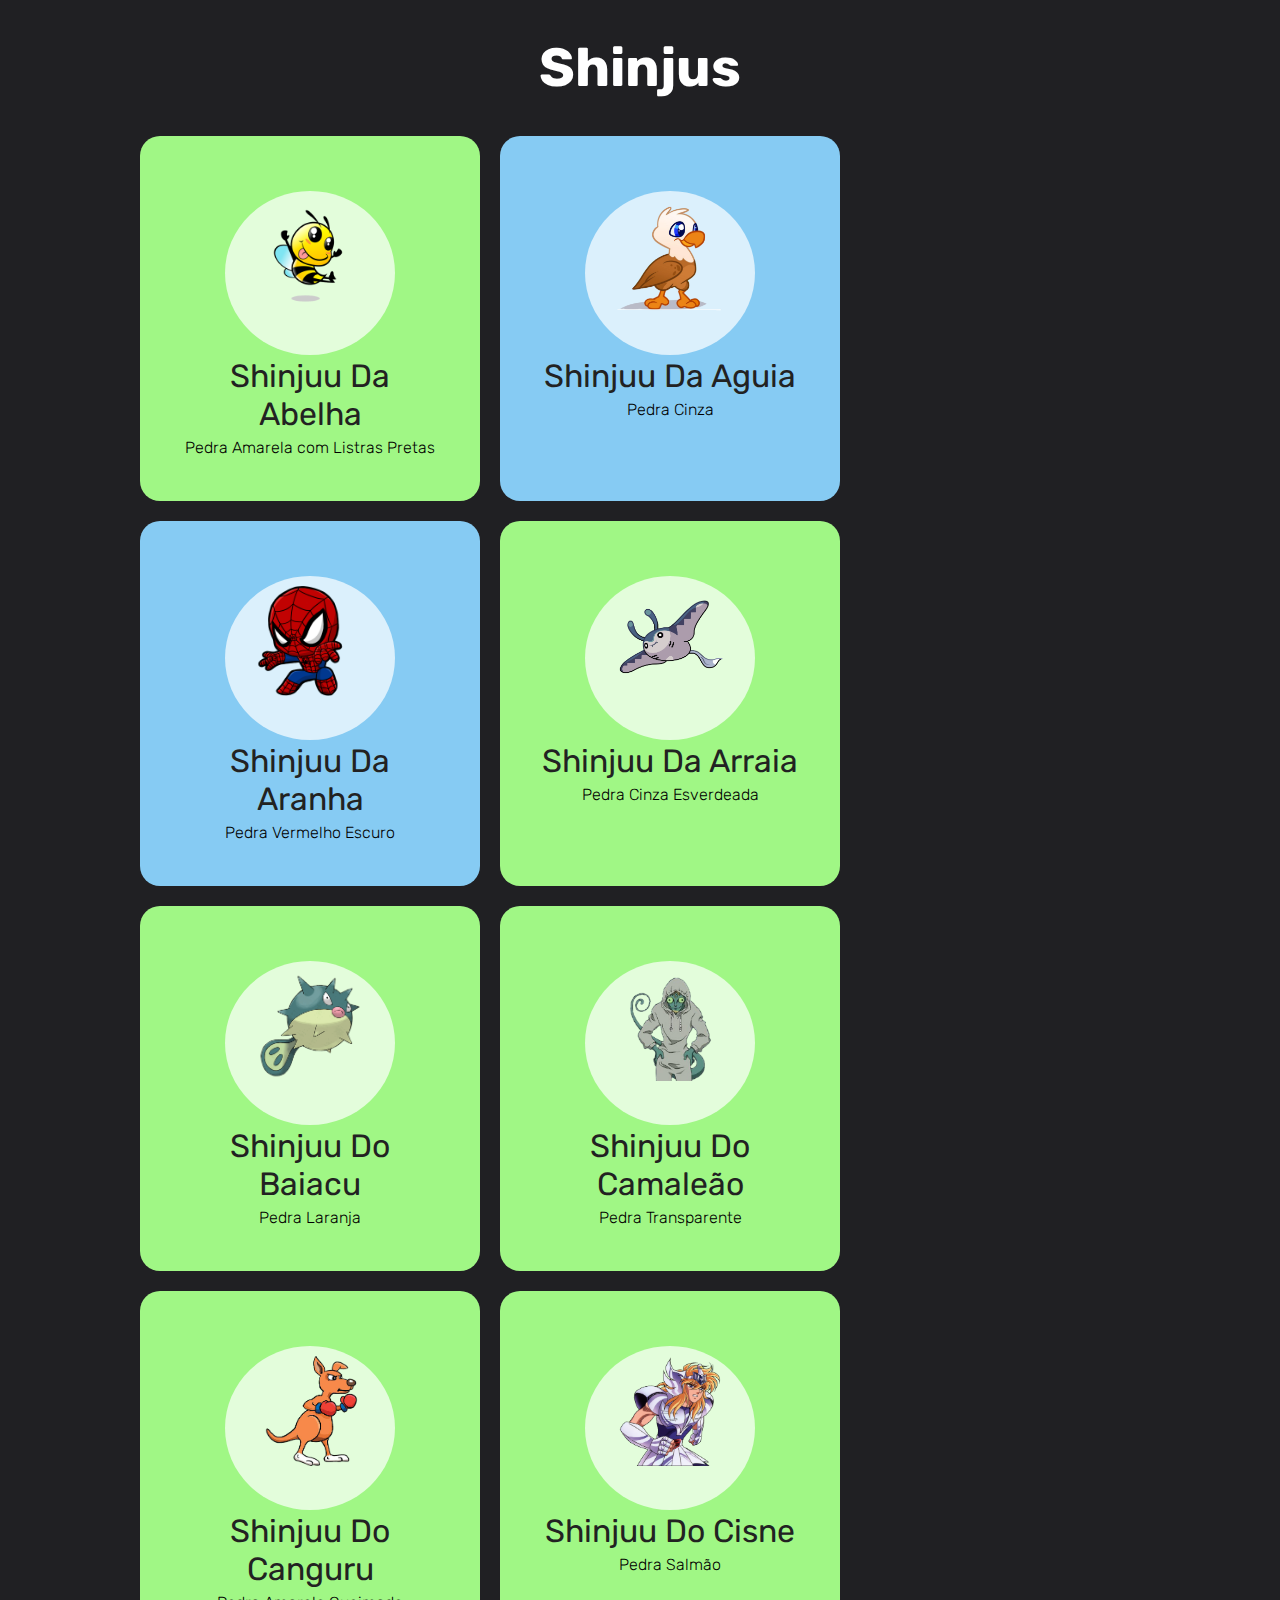
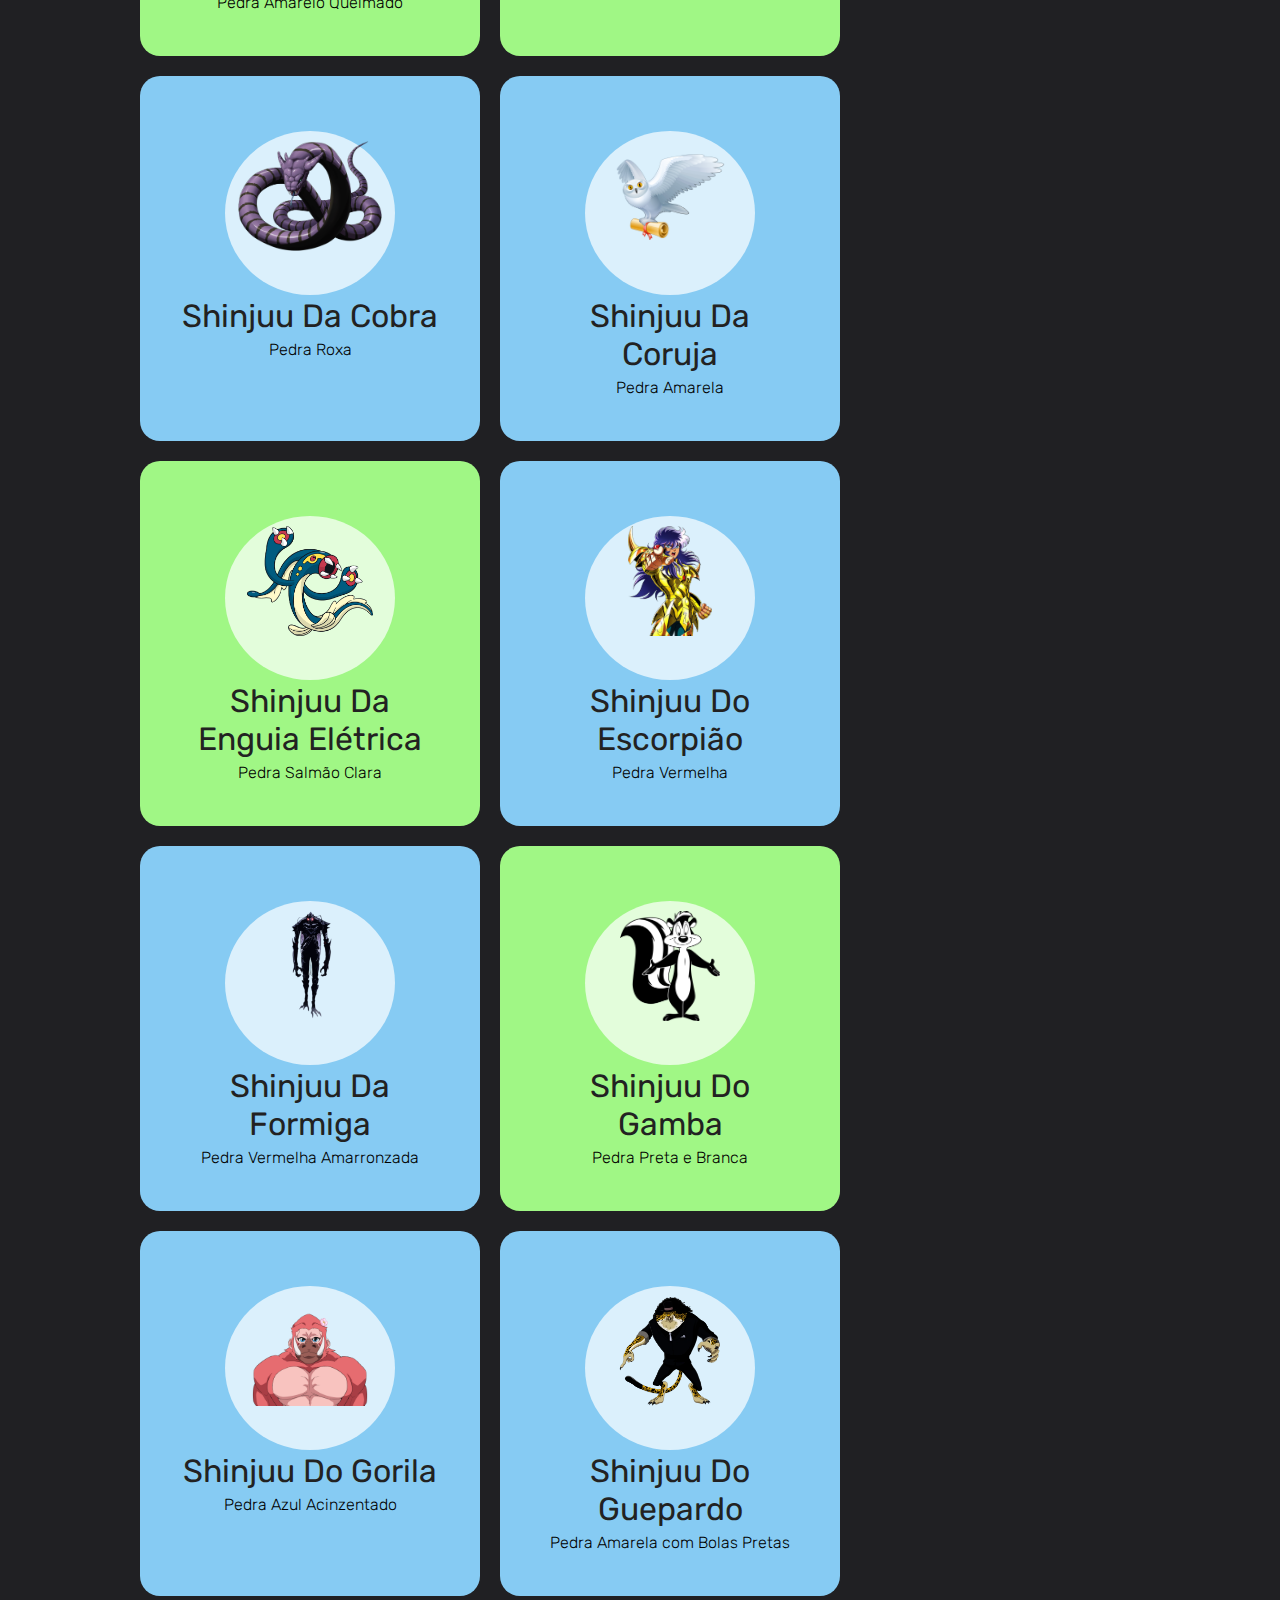
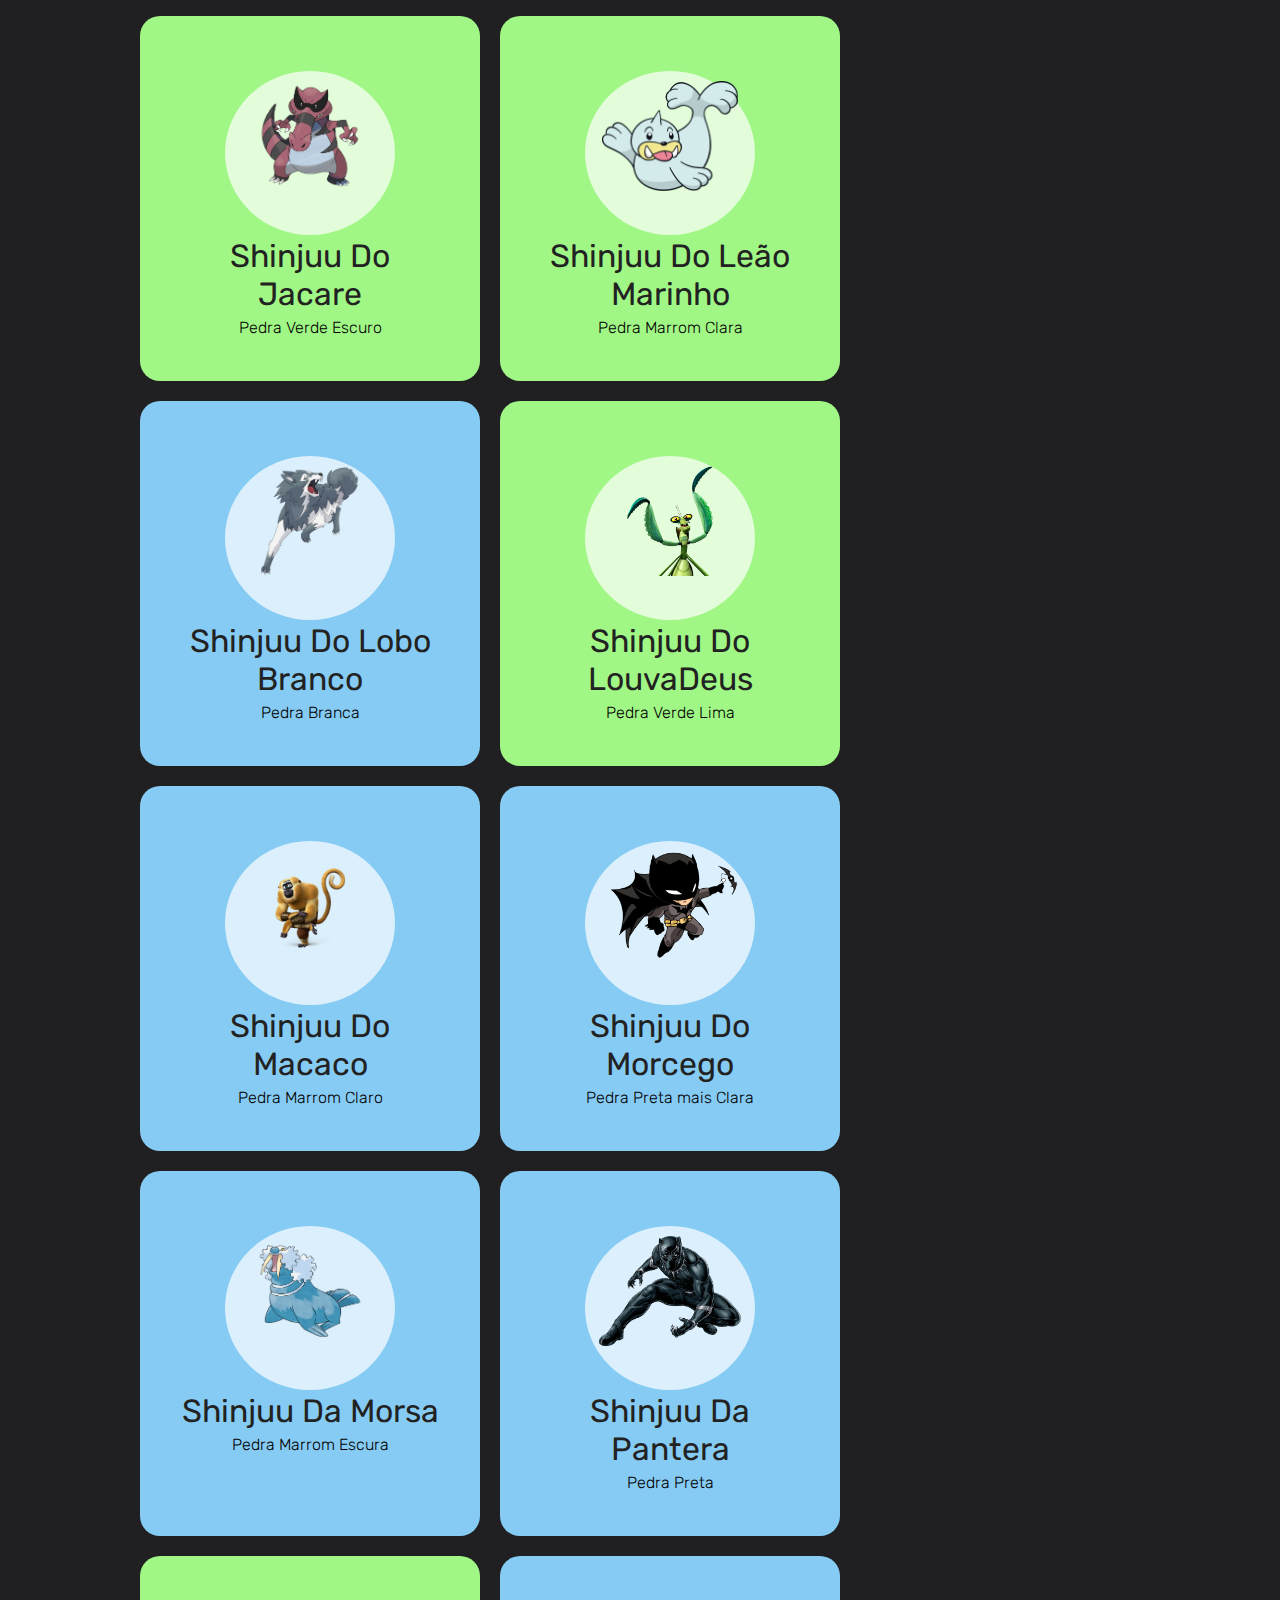
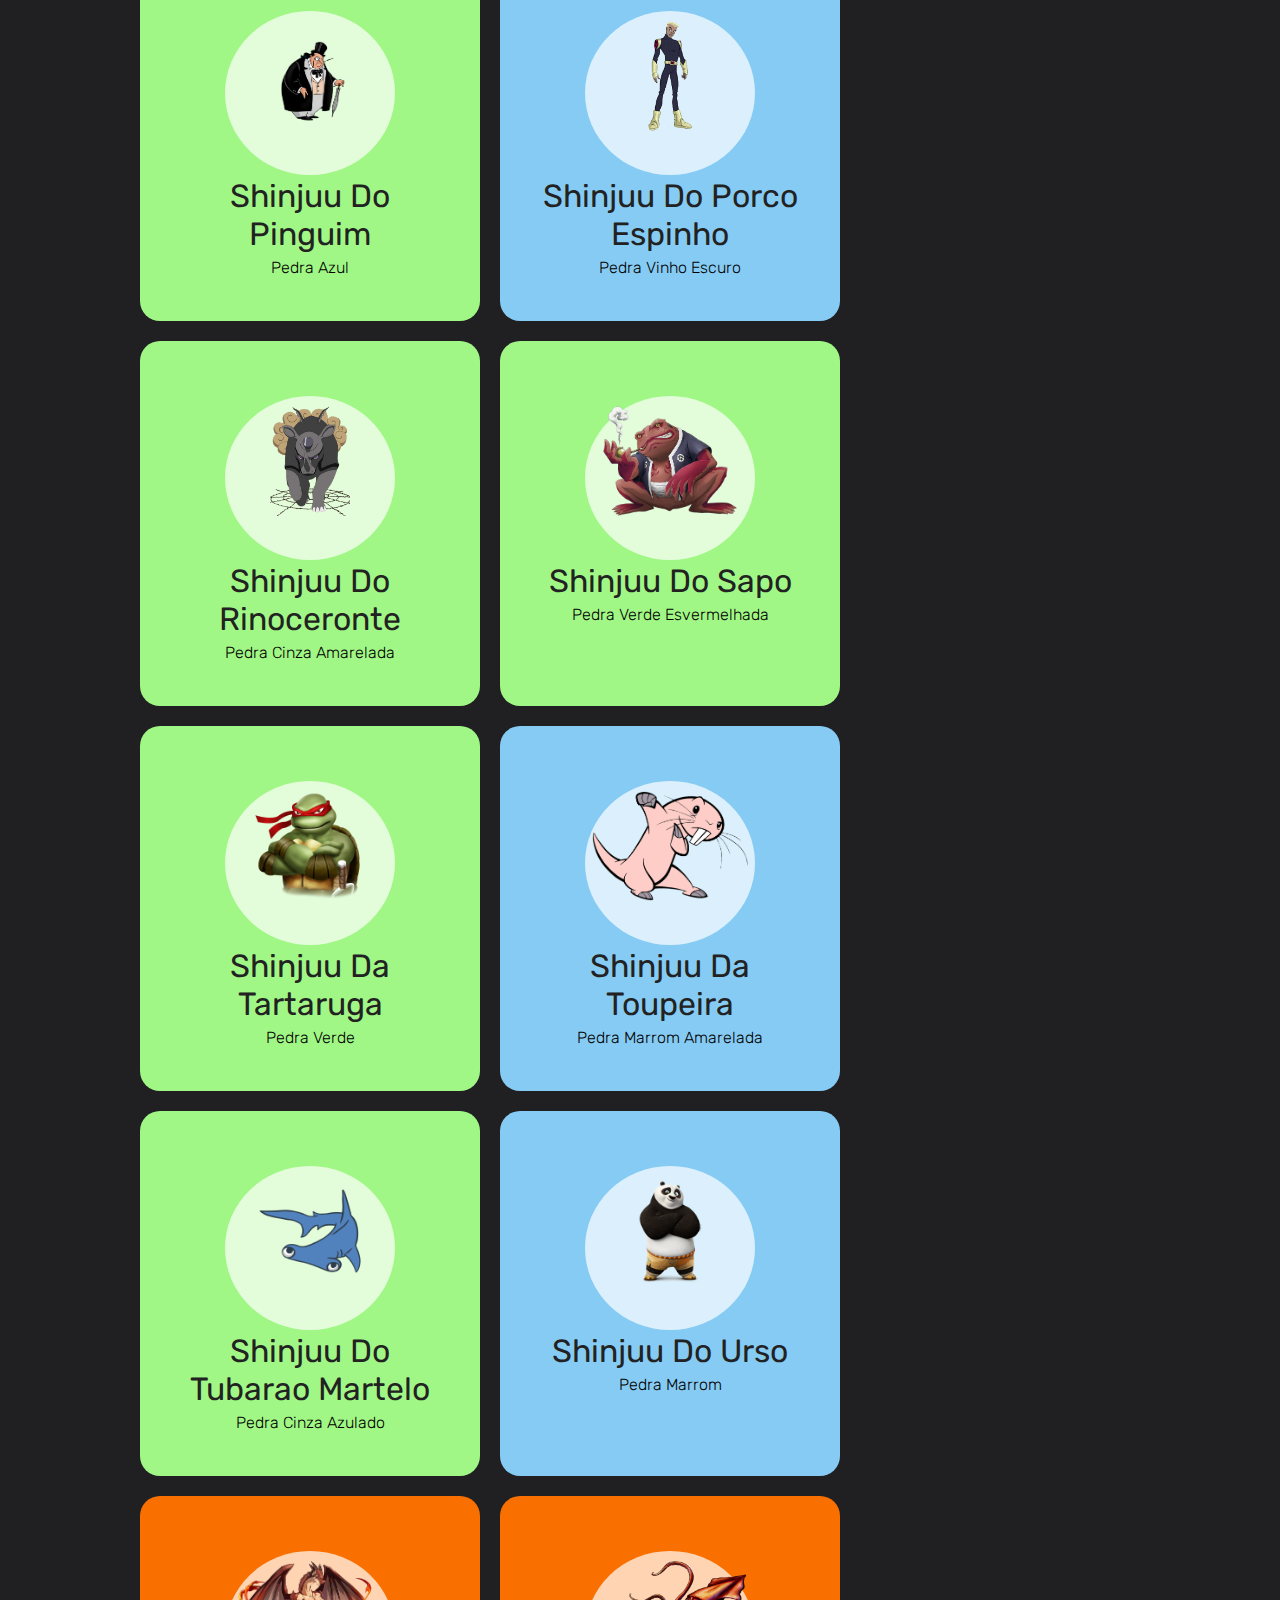
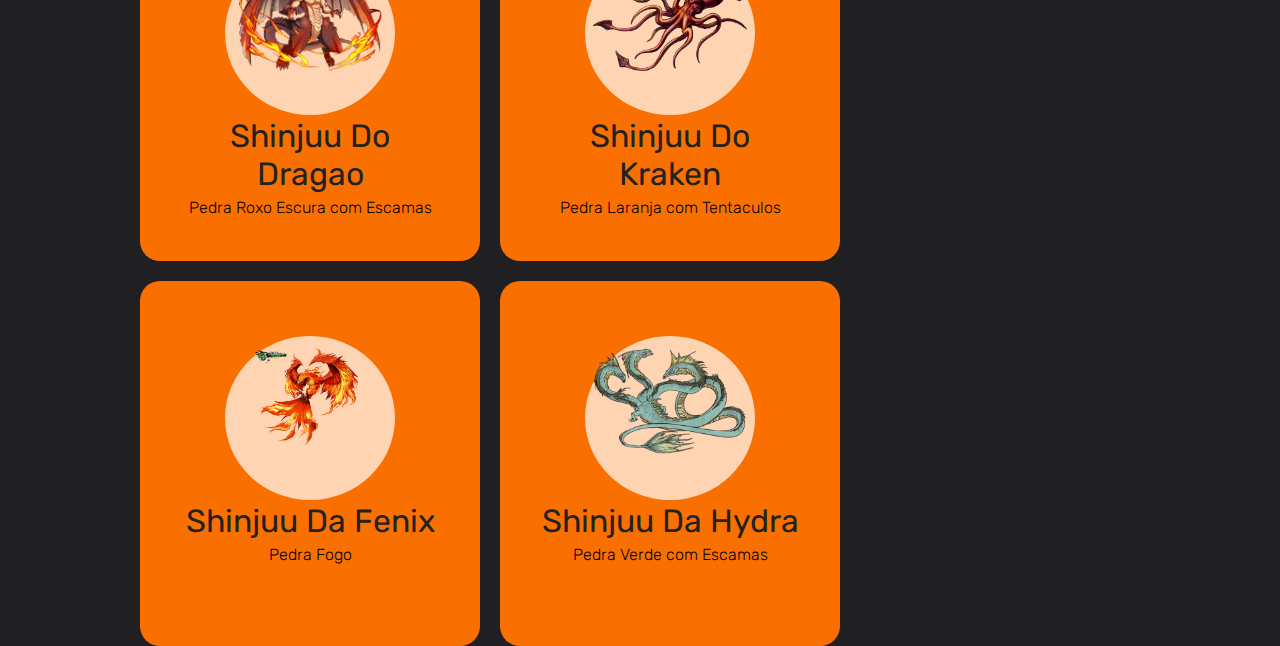
==== index.html @ 1768d302 "atualização 4" ====
<!DOCTYPE html>
<html lang="pt-br">
    <head>
        <meta charset="UTF-8">
        <title>Shinjuus</title>
        <link rel="shortcut icon" href="Imagens/FavIcon/D&D.png" />
        <link rel="stylesheet" href="./style.css" />
        <link href="https://fonts.googleapis.com/css?family=Rubik&display=swap" rel="stylesheet" />
    
    
    </head>
    <body class="celular" id="inicio">

        <h1>Shinjus</h1> 

        <div class="container" >
            <a href="#inicio">
            <li class="card Abelha">
                <img class="card-image " src="Imagens/Abelha.png"</img>
                <h2 class="card-title">Shinjuu da Abelha</h2>
                <p class="card-subtitle">Pedra Amarela com Listras Pretas</p>
            </li>  </a>
            <a href="#inicio">
            <li class="card Aguia">
                <img class="card-image " src="Imagens/Aguia.png"</img>
                <h2 class="card-title">Shinjuu da Aguia</h2>
                <p class="card-subtitle">Pedra Cinza</p>
            </li> </a>
            <a href="#inicio">
            <li class="card Aranha">
                <img class="card-image " src="Imagens/Aranha.png"</img>
                <h2 class="card-title">Shinjuu da Aranha</h2>
                <p class="card-subtitle">Pedra Vermelho Escuro</p>
            </li> </a>
            <a href="#inicio">
            <li class="card Arraia">
                <img class="card-image " src="Imagens/Arraia.png"</img>
                <h2 class="card-title">Shinjuu da Arraia</h2>
                <p class="card-subtitle">Pedra Cinza Esverdeada</p>
            </li> </a>
            <a href="#inicio">
            <li class="card Baiacu">
                <img class="card-image " src="Imagens/Baiacu.png"</img>
                <h2 class="card-title">Shinjuu do Baiacu</h2>
                <p class="card-subtitle">Pedra Laranja</p>
            </li> </a>
            <a href="#inicio">
            <li class="card Camaleao">
                <img class="card-image " src="Imagens/Camaleao.png"</img>
                <h2 class="card-title">Shinjuu do Camaleão</h2>
                <p class="card-subtitle">Pedra Transparente</p>
            </li> </a>
            <a href="#inicio">
            <li class="card Canguru">
                <img class="card-image " src="Imagens/Canguru.png"</img>
                <h2 class="card-title">Shinjuu do Canguru</h2>
                <p class="card-subtitle">Pedra Amarelo Queimado</p>
            </li> </a>
            <a href="#inicio">
            <li class="card Cisne">
                <img class="card-image " src="Imagens/Cisne.png"</img>
                <h2 class="card-title">Shinjuu do Cisne</h2>
                <p class="card-subtitle">Pedra Salmão</p>
            </li> </a>
            <a href="#inicio">
            <li class="card Cobra">
                <img class="card-image " src="Imagens/Cobra.png"</img>
                <h2 class="card-title">Shinjuu da Cobra</h2>
                <p class="card-subtitle">Pedra Roxa</p>
            </li> </a>
            <a href="#inicio">
            <li class="card Coruja">
                <img class="card-image " src="Imagens/Coruja.png"</img>
                <h2 class="card-title">Shinjuu da Coruja</h2>
                <p class="card-subtitle">Pedra Amarela</p>
            </li> </a>
            <a href="#inicio">
            <li class="card Enguia">
                <img class="card-image " src="Imagens/Enguia.png"</img>
                <h2 class="card-title">Shinjuu da Enguia Elétrica</h2>
                <p class="card-subtitle">Pedra Salmão Clara</p>
            </li> </a>
            <a href="#inicio">
            <li class="card Escorpiao">
                <img class="card-image " src="Imagens/Escorpiao.png"</img>
                <h2 class="card-title">Shinjuu do Escorpião</h2>
                <p class="card-subtitle">Pedra Vermelha</p>
            </li> </a>
            <a href="#inicio">
            <li class="card Formiga">
                <img class="card-image " src="Imagens/Formiga.png"</img>
                <h2 class="card-title">Shinjuu da Formiga</h2>
                <p class="card-subtitle">Pedra Vermelha Amarronzada</p>
            </li> </a>
            <a href="#inicio">
            <li class="card Gamba">
                <img class="card-image " src="Imagens/Gamba.png"</img>
                <h2 class="card-title">Shinjuu do Gamba</h2>
                <p class="card-subtitle">Pedra Preta e Branca</p>
            </li> </a>
            <a href="#inicio">
            <li class="card Gorila">
                <img class="card-image " src="Imagens/Gorila.png"</img>
                <h2 class="card-title">Shinjuu do Gorila</h2>
                <p class="card-subtitle">Pedra Azul Acinzentado</p>
            </li> </a>
            <a href="#inicio">
            <li class="card Guepardo">
                <img class="card-image " src="Imagens/Guepardo.png"</img>
                <h2 class="card-title">Shinjuu do Guepardo</h2>
                <p class="card-subtitle">Pedra Amarela com Bolas Pretas</p>
            </li> </a>
            <a href="#inicio">
            <li class="card Jacare">
                <img class="card-image " src="Imagens/Jacare.png"</img>
                <h2 class="card-title">Shinjuu do Jacare</h2>
                <p class="card-subtitle">Pedra Verde Escuro</p>
            </li> </a>
            <a href="#inicio">
            <li class="card LeaoMarinho">
                <img class="card-image " src="Imagens/Leao Marinho.png"</img>
                <h2 class="card-title">Shinjuu do Leão Marinho</h2>
                <p class="card-subtitle">Pedra Marrom Clara</p>
            </li> </a>
            <a href="#inicio">
            <li class="card Lobo">
                <img class="card-image " src="Imagens/Lobo.png"</img>
                <h2 class="card-title">Shinjuu do Lobo Branco</h2>
                <p class="card-subtitle">Pedra Branca</p>
            </li> </a>
            <a href="#inicio">
            <li class="card LouvaDeus">
                <img class="card-image " src="Imagens/louva deus.png"</img>
                <h2 class="card-title">Shinjuu do LouvaDeus</h2>
                <p class="card-subtitle">Pedra Verde Lima</p>
            </li> </a>
            <a href="#inicio">
            <li class="card Macaco">
                <img class="card-image " src="Imagens/Macaco.png"</img>
                <h2 class="card-title">Shinjuu do Macaco</h2>
                <p class="card-subtitle">Pedra Marrom Claro</p>
            </li> </a>
            <a href="#inicio">
            <li class="card Morcego">
                <img class="card-image " src="Imagens/Morcego.png"</img>
                <h2 class="card-title">Shinjuu do Morcego</h2>
                <p class="card-subtitle">Pedra Preta mais Clara</p>
            </li> </a>
            <a href="#inicio">
            <li class="card Morsa">
                <img class="card-image " src="Imagens/Morsa.png"</img>
                <h2 class="card-title">Shinjuu da Morsa</h2>
                <p class="card-subtitle">Pedra Marrom Escura</p>
            </li> </a>
            <a href="#inicio">
            <li class="card Pantera">
                <img class="card-image " src="Imagens/Pantera.png"</img>
                <h2 class="card-title">Shinjuu da Pantera</h2>
                <p class="card-subtitle">Pedra Preta</p>
            </li> </a>
            <a href="#inicio">
            <li class="card Pinguim">
                <img class="card-image " src="Imagens/pinguim.png"</img>
                <h2 class="card-title">Shinjuu do Pinguim</h2>
                <p class="card-subtitle">Pedra Azul</p>
            </li> </a>
            <a href="#inicio">
            <li class="card PorcoEspinho">
                <img class="card-image " src="Imagens/Porco Espinho.png"</img>
                <h2 class="card-title">Shinjuu do Porco Espinho</h2>
                <p class="card-subtitle">Pedra Vinho Escuro</p>
            </li> </a>
            <a href="#inicio">
            <li class="card Rinoceronte">
                <img class="card-image " src="Imagens/Rinoceronte.png"</img>
                <h2 class="card-title">Shinjuu do Rinoceronte</h2>
                <p class="card-subtitle">Pedra Cinza Amarelada</p>
            </li> </a>
            <a href="#inicio">
            <li class="card Sapo">
                <img class="card-image " src="Imagens/Sapo.png"</img>
                <h2 class="card-title">Shinjuu do Sapo</h2>
                <p class="card-subtitle">Pedra Verde Esvermelhada</p>
            </li> </a>
            <a href="#inicio">
            <li class="card Tartaruga">
                <img class="card-image " src="Imagens/Tartaruga.png"</img>
                <h2 class="card-title">Shinjuu da Tartaruga</h2>
                <p class="card-subtitle">Pedra Verde</p>
            </li> </a>
            <a href="#inicio">
            <li class="card Toupeira">
                <img class="card-image " src="Imagens/Toupeira.png"</img>
                <h2 class="card-title">Shinjuu da Toupeira</h2>
                <p class="card-subtitle">Pedra Marrom Amarelada</p>
            </li> </a>
            <a href="#inicio">
            <li class="card TubaraoMartelo">
                <img class="card-image " src="Imagens/Tubarao Martelo.png"</img>
                <h2 class="card-title">Shinjuu do Tubarao Martelo</h2>
                <p class="card-subtitle">Pedra Cinza Azulado</p>
            </li> </a>
            <a href="#inicio">
            <li class="card Urso">
                <img class="card-image " src="Imagens/Urso.png"</img>
                <h2 class="card-title">Shinjuu do Urso</h2>
                <p class="card-subtitle">Pedra Marrom</p>
            </li> </a>
            <a href="#inicio">
            <li class="card Dragao">
                <img class="card-image " src="Imagens/Dragao.png"</img>
                <h2 class="card-title">Shinjuu do Dragao</h2>
                <p class="card-subtitle">Pedra Roxo Escura com Escamas</p>
            </li> </a>
            <a href="#inicio">
            <li class="card Kraken">
                <img class="card-image " src="Imagens/Kraken.png"</img>
                <h2 class="card-title">Shinjuu do Kraken</h2>
                <p class="card-subtitle">Pedra Laranja com Tentaculos</p>
            </li> </a>
            <a href="#inicio">
            <li class="card Fenix">
                <img class="card-image " src="Imagens/Fenix.png"</img>
                <h2 class="card-title">Shinjuu da Fenix</h2>
                <p class="card-subtitle">Pedra Fogo</p>
            </li> </a>
            <a href="#inicio">
            <li class="card Hydra">
                <img class="card-image " src="Imagens/Hydra.png"</img>
                <h2 class="card-title">Shinjuu da Hydra</h2>
                <p class="card-subtitle">Pedra Verde com Escamas</p>
            </li> </a>
         
        </div>

       <div id="modalAbelha" class="modal-containerP">
           <div class="modal">
               <button class="fechar">X</button>
                <div><h3>Shinjuu da Abelha<br></h3>
                    <h2> Pedra Amarela com listras Pretas<br></h2>
                </div>
                <div><br><br><br><br>
                <p>6m de deslocamento de vôo
                    Acertar: proficiência+destreza+2<br>
                    Dano: 1d4 + destreza + 3<br>          
                    Ao acertar um ataque, o dano se torna contínuo venenoso e necrótico, repetindo 1d4 de rodadas<br>      
                    - Você não precisa realizar o ataque, apenas rolar o dano. Caso ataque novamente,
                    é zerado o número de rodadas e você pode rolar o d4 de rodadas novamente. <br>
                    - Se for um ataque crítico, todos os ataques contínuos subsequentes serão críticos</p>
                </div>      
                    <div class="modal-img">        
                        <img src="Imagens/Abelha.png"> </img>
                    </div>                   
                    <div class="modalpedra-img">
                        <img src="Imagens/Pedra/Abelha.png"></img>
                    </div>
           </div>
       </div>

       <div id="modalAguia" class="modal-containerP">
            <div class="modal">
                <button class="fechar">X</button>
                <div><h3>Shinjuu da Águia<br></h3>
                    <h2> Pedra Cinza<br></h2>
                </div>
                <div><br><br><br><br>
                    <p>Você ganha a visão aguçada da águia. <br>
                        Você pode ver até 5 quilômetros de distância sem dificuldade, <br>
                        podendo diferenciar os menores detalhes como se estivesse olhando para algo a não mais do que 30 metros de você.<br>
                        Além disso, a penumbra não impõe desvantagem nos seus testes de Sabedoria (Percepção).<br>
                        Deslocamento de vôo 18m<br>
                        Vantagens em ataques a distância
                    </p>
                </div>      
                <div class="modal-img">   
                    <img src="Imagens/Aguia.png"> </img>
                </div>             
                <div class="modalpedra-img">
                    <img src="Imagens/Pedra/Aguia.png"></img>
                </div>      
            </div>
        </div>

        <div id="modalAranha" class="modal-containerP">
            <div class="modal">
                <button class="fechar">X</button>
                <div><h3>Shinjuu da Aranha<br></h3>
                     <h2> Pedra Vermelho Escuro<br></h2>
                </div>
                <div><br><br><br><br><br>      <br> 
                    <p>O portador recebe a habilidade de se mover para cima, para baixo e através de superfícies verticais
                        e de cabeça para baixo pelos tetos, enquanto deixa suas mãos livres.<br> O alvo também ganha deslocamento
                        de escalada igual a seu deslocamento de caminhada.<br>
                        O portador ignora as restrições de movimento causadas pela teia.<br>       
                        Ataque com Arma à Distância:<br>     
                        Alcance 60/180, um alvo.<br>     
                        Acertar: Proficiência + Destreza + 2<br>           
                        Dano: 1d6+Destreza+2 de dano de concussão e o alvo é impedido por teia. Com uma ação, a criatura impedida<br>
                        pode fazer um teste de Força (CD 8 + modificador de sabedoria + Proficiência), escapando da teia em um sucesso. O efeito termina se a teia for destruída.  <br>                   
                        A teia tem CA 10, 10 pontos de vida, resistência a dano de concussão e imunidade a veneno e dano psíquico.<br>    
                        Ataque com Arma à Distância:<br>
                        Alcance 60/180, um alvo. <br>
                        Acertar: proficiência + Destreza + 2 <br>  
                        Acerto: O alvo é agarrado (CD modificador de sabedoria + proficiência para escapar). <br>              
                        Até que o agarrão termine, o alvo está impedido e tem desvantagem em testes de Força e testes de resistência de Força .<br>                                    
                        O portador pode puxar uma criatura Grande ou menor agarrada por ele até 7,5m em direção a ele.<br>        
                    </p>
                </div>      
                <div class="modal-img">   
                    <img src="Imagens/Aranha.png"> </img>
                </div>       
                <div class="modalpedra-img">
                    <img src="Imagens/Pedra/Aranha.png"></img>
                </div>            
            </div>
        </div>
        <div id="modalArraia" class="modal-containerP">
            <div class="modal">
                <button class="fechar">X</button>
                <div><h3>Shinjuu da Arraia<br></h3>
                     <h2> Pedra Cinza Esverdeada<br></h2>
                </div>
                <div>
                    <p><br><br><br><br>
                        Essa shinju lhe oferece uma espada que você pode invocar por meio de uma ação bônus, caso esteja desarmado,<br>
                        pode realizar um ataque com ela causando 1d8 + o dano mágico dela (2) somando ainda o modificador de força (x)<br>
                        Ataque: Proficiência (x) + 4 (caso tenha invocado ela pela primeira vez) +2 contínuo<br>
                        Dano: 1d8 + 2 dano mágico + força<br>
                        20 natural faz necrosar a parte atingida causando veneno ao portador, e se ele falhar num teste de constituição <br>
                        CD: 8 + proficiência + modificador de força<br>
                        Respiração na água <br>
                    </p>
                </div>      
                <div class="modal-img">   
                    <img src="Imagens/Arraia.png"> </img>
                </div>                   
                <div class="modalpedra-img">
                    <img src="Imagens/Pedra/Arraia.png"></img>
                </div>
            </div>
        </div>
        <div id="modalBaiacu" class="modal-containerP">
            <div class="modal">
                <button class="fechar">X</button>
                <div><h3>Shinjuu dO Baiacu<br></h3>
                     <h2> Pedra Laranja<br></h2>
                </div>
                <div>
                    <p><br><br><br><br><br>      <br> 
                        Aumente o seu valor de Força e Constituição em 2, até um total de 20 enquanto a shinju estiver ativa. <br>
                        Caso já seja 20, esse valor pode ser excedido.<br>
                        Seu corpo agora é capaz de se expandir, ao realizar essa expansão, espinhos crescem ao redor dele.<br>
                        Eles são armas naturais que você pode usar para fazer ataques desarmados, mas funcionam como mágicos para superar qualquer desvantagem.<br>
                        Você pode expandir apenas uma parte específica do seu corpo, como o seu braço.                       <br>                  
                        Acertar: Proficiência + Força                        <br>
                        Dano: Perfurante e de concusao, 1d12 +                        <br>
                        seu modificador de força                                      <br>           
                        Você ganha um bônus de +1 em sua CA enquanto não estiver usando armaduras.<br>
                        Com uma ação, você pode fazer com que seu corpo se expanda e brotem os espinhos detodo o seu corpo. Você causa 2d12 + modificador de força,<br>
                         de dano perfurante a qualquer criatura que esteja a 1,5m de você.<br>
                         A criatura é arremessada a 1,5m e deve realizar um teste de força CD 8+proficiência+modificador de sabedoria. Caso o resultado seja -10 a sua CD, ele está caído.   <br>                  
                        Ao acertar um ataque, o dano se torna contínuo venenoso e necrótico, repetindo 1d4 de rodadas (1d4 venenoso + força + 3)                   <br>                            
                        - Você não precisa realizar o ataque, apenas rolar o dano. Caso ataque novamente, é zerado o número de rodadas e você pode rolar o d4 de rodadas novamente.  <br>                      
                        - Se for um ataque crítico, todos os ataques contínuos subsequentes serão críticos<br>
                    </p>
                </div>      
                <div class="modal-img">   
                    <img src="Imagens/Baiacu.png"> </img>
                </div>                   
                <div class="modalpedra-img">
                    <img src="Imagens/Pedra/Baiacu.png"></img>
                </div>
            </div>
        </div>
        <div id="modalCamaleao" class="modal-containerP">
            <div class="modal">
                <button class="fechar">X</button>
                <div><h3>Shinjuu do Camaleão<br></h3>
                     <h2> Pedra Transparente<br></h2>
                </div>
                <div>
                    <p ><br><br><br><br>
                        Essa shinju é capaz de copiar qualquer outra shinju que esteja a um raio de<br> 
                        12 metros,ela também pode deixar seu portador invisível. <br>
                        Você pode copiar um número de shinjus igual ao seu modificador de sabedoria. <br>
                        Para fazer isso você deve realizar um teste de concentração.<br>
                        Você pode repetir um teste falho uma vez a cada descanso curto. Ao copiar a<br> 
                        shinju, ela fica copiada até você liberar a energia. <br>
                        Seus números modificadores funcionam como slots, se todos os slots<br>
                        estiverem ocupados,você pode liberar a energia de um. <br>
                        Caso libere a energia de uma shinju, ela só poderá ser copiada novamente<br>
                        depois de 1d6 de dias.<br>
                        Cargas (Modificador de Sabedoria)<br>
                        Invisibilidade (1 carga)<br>
                        Qualquer coisa que o portador esteja vestindo ou carregando fica invisível<br>
                        enquanto estiver em sua posse. <br>
                        Essa invisibilidade termina caso você seja algo de um ataque ou conjure uma magia. <br>
                        (Você pode gastar uma carga a mais dessa shinju caso esteja em contato com outro alvo,<br>
                        podendo estender o efeito à ela)<br>
                        Invisibilidade maior (3 cargas)<br>
                        Você se torna invisível, qualquer coisa que estiver vestindo ou carregando<br>
                        fica invisível enquanto estiver em sua posse. <br>
                        (Você usar essa propriedade da shinju caso esteja em contato com outro alvo,<br>
                        podendo estender o efeito à ela)<br>
                    </p>
                </div>      
                <div class="modal-img">   
                    <img src="Imagens/Camaleao.png"> </img>
                </div>              
                <div class="modalpedra-img">
                    <img src="Imagens/Pedra/Camaleao.png"></img>
                </div>     
            </div>
        </div>
        <div id="modalCanguru" class="modal-containerP">
            <div class="modal">
                <button class="fechar">X</button>
                <div><h3>Shinjuu do Canguru<br></h3>
                     <h2> Pedra Amarelo Queimado<br></h2>
                </div>
                <div>
                    <p><br><br><br><br>
                        Ataque desarmado: <br>
                        Acertar: Destreza + Proficiência<br>
                        Dano: 2d6 + Destreza + 3<br>
                        Sempre que acertar um ataque desarmado, você pode realizar um chute como uma ação bônus<br>
                         (Pode usar um número de vezes igual ao seu modificador de sabedoria)<br>
                        Crítico: Quebra o osso do adversário e ele tem desvantagem no próximo ataque<br>
                        Seu salto é dobrado<br>
                    </p>
                </div>      
                <div class="modal-img">   
                    <img src="Imagens/Canguru.png"> </img>
                </div>         
                <div class="modalpedra-img">
                    <img src="Imagens/Pedra/Canguru.png"></img>
                </div>          
            </div>
        </div>
        <div id="modalCisne" class="modal-containerM">
            <div class="modal">
                <button class="fechar">X</button>
                <div><h3>Shinjuu do Cisne<br></h3>
                     <h2> Pedra Salmão<br></h2>
                </div>
                <div>
                    <p><br><br><br><br><br>      <br> <br>      <br> 
                        Ao estabilizar uma criatura morrendo, a criatura recupera 1 ponto de vida, ao invés disso. <br>
                        Com uma ação bônus, você pode tocar em uma criatura e restaurar 5d10 + X pontos de vida (X = Seu modificador de sabedoria) <br>
                        mais uma quantidade de pontos de vida adicionais igual ao número total de Dados de Vida da criatura. <br>
                        A criatura não pode recuperar pontos de vida através dessa habilidade novamente até ter terminado um descanso curto ou longo. <br>
                        (O usuário pode usar nele mesmo)<br>
                        Você pode curar 1d6 de vida com uma ação bônus um número de vezes igual ao seu modificador de sabedoria. <br>
                        Pode usar dessa propriedade completa ou dividir em partes. <br>
                        (Ex: Caso tenha +5 sabedoria, pode usar 3 dados e na próxima rodada usar mais 2.) <br>
                        Alternativamente, você pode gastar uma carga dessa habilidade para proteger um aliado de algum ataque que saia de você.<br>
                        Você gasta uma carga para cada aliado que deseja proteger. <br>
                        Você também pode gastar 2 usos dessa propriedade para criar um escudo ao seu redor, ou ao redor de um aliado para gerar resistência a um determinado ataque.<br>
                        Se o ataque chegar a CA do alvo deste escudo + O modificador de sabedoria do portador dessa shinju, o escudo é quebrado. <br>
                        Ex: Um ataque com uma espada é realizado e o atacante tira 20, sua CA é 15 e o seu modificador de sabedoria é +5, logo, o escudo é quebrado.<br>
                        Se for necessário um saving throw, e o resultado dele for abaixo do esperado - o seu modificador de sabedoria, o escudo também se quebra.<br>
                        Ex: É necessário um saving throw de destreza CD 18, e o seu modificador de sabedoria é +5. Se a rolagem for 13, o escudo desaparece. <br>
                    </p>
                </div>      
                <div class="modal-img">   
                    <img src="Imagens/Cisne.png"> </img>
                </div>                   
                <div class="modalpedra-img">
                    <img src="Imagens/Pedra/Cisne.png"></img>
                </div>
            </div>
        </div>
        <div id="modalCobra" class="modal-containerM">
            <div class="modal">
                <button class="fechar">X</button>
                <div><h3>Shinjuu do Cobra<br></h3>
                     <h2> Pedra Roxo<br></h2>
                </div>
                <div>
                    <p><br>      <br> 
                        Acertar: Proficiência+Força, alcance 1,5 m, uma criatura. <br>
                        Dano: 1d8 + força de dano de concussão e o alvo está agarrado. Até o agarrão terminar,<br>
                        a criatura estará impedida e a cobra não poderá constringir outro alvo.                       <br>
                        Se o alvo não conseguir se soltar, você pode rolar o dano sem acertar a CA dele           <br>                                
                        Percepção às cegas 9m                                           <br>
                        A quantidade de vezes que você pode usar as magias escala de acordo com os espaços de magia para o Druida<br>                  
                        Truque:<br>
                        Rajada de veneno:<br>
                        Você ergue sua mão em direção de uma criatura que você possa ver, dentro do alcance e projeta um sopro de gás tóxico da sua palma.<br>
                        A criatura deve ser bem sucedida num salvaguarda de Constituição ou sofrerá 1d12 de dano venenoso.<br>
                        O dano dessa magia aumenta em 1d12 quando você alcança o 5° nível (2d12), 11° nível (3d12) e 17° nível (4d12).<br>
                        Nível 1:<br>
                        Detectar veneno ou doença:<br>
                        Pela duração, você sente a presença e localização de venenos, criaturas venenosas e doenças a até 9 metros de você. <br>
                        Você também identifica o tipo de veneno, criatura venenosa ou doença em cada caso.<br>
                        A magia pode penetrar a maioria das barreiras, mas é bloqueada por 30 centímetros de rocha, 2,5 centímetros de metal comum,<br>
                        uma fina camada de chumbo, ou 90 centímetros de madeira ou terra.<br>
                        Nível 2:<br>
                        Proteção contra veneno:<br>
                        Você toca uma criatura. Se ela estiver envenenada, você neutraliza o veneno. Se mais de um veneno estiver afligindo o alvo, <br>
                        você neutraliza um veneno, que você saiba estar presente, ou neutraliza um aleatório.<br>
                        Pela duração, o alvo terá vantagem em testes de resistência para não envenenado e terá resistência a dano venenoso.<br>
                        Nível 6:<br>
                        Doença plena:<br>
                        Você introduz uma doença virulenta em uma criatura que você puder ver, dentro do alcance. O alvo deve realizar um salvaguarda de Constituição.<br>
                        Se falhar na resistência, ele sofre 14d6 de dano necrótico ou metade desse dano se obtiver sucesso na resistência. <br>
                        O dano não pode reduzir os pontos de vida do alvo abaixo de 1. Se o alvo falhar no salvaguarda, seu máximo de pontos de vida é reduzidos <br>
                        por 1 hora em uma quantidade igual ao dano necrótico causado. Qualquer efeito que remova uma doença permitirá que o máximo de pontos de vida <br>
                        do alvo volte ao normal antes do período indicado.<br>
                    </p>
                </div>      
                <div class="modal-img">   
                    <img src="Imagens/Cobra.png"> </img>
                </div>                   
                <div class="modalpedra-img">
                    <img src="Imagens/Pedra/Cobra.png"></img>
                </div>
            </div>
        </div>
        <div id="modalCoruja" class="modal-containerP">
            <div class="modal">
                <button class="fechar">X</button>
                <div><h3>Shinjuu do Coruja<br></h3>
                     <h2> Pedra Amarela<br></h2>
                </div>
                <div>
                    <p><br><br><br><br>
                        
                        Deslocamento de vôo 18m <br>
                        Visão no escuro 36m <br>
                        Seu valor de sabedoria se torna 20, caso já seja, você ganha +2 <br>
                        Vantagem em testes de sabedoria (percepção) relacionados a visão e audição<br>
                        (Cargas == Modificador de Sabedoria)<br>
                        Você recebe +5 de bônus em iniciativa. (1 carga)<br>
                        Outras criaturas não ganham vantagem nas jogadas de ataque contra você por não serem visíveis por você.(1 Carga)<br>
                        O portador dessa shinju não provoca ataques de oportunidade quando sai voando para fora do alcance do inimigo (1 Carga)<br>

                    </p>
                </div>      
                <div class="modal-img">   
                    <img src="Imagens/Coruja.png"> </img>
                </div>                   
                <div class="modalpedra-img">
                    <img src="Imagens/Pedra/Coruja.png"></img>
                </div>
            </div>
        </div>
        <div id="modalEnguia" class="modal-containerG">
            <div class="modal">
                <button class="fechar">X</button>
                <div><h3>Shinjuu do Enguia<br></h3>
                     <h2> Pedra Salmão Clara<br></h2>
                </div>
                <div>
                    <p>
                      
                        Deslocamento aquático 12m <br>

                        Constrição: <br>
                        Acertar: Proficiência+Força, alcance 1,5 m, uma criatura. <br>
                        Dano: 1d8 + força de dano de concussão e o alvo está agarrado. Até o agarrão terminar, a criatura estará impedida e a cobra não poderá constringir outro alvo.<br>
                        Se o alvo não conseguir se soltar, você pode rolar o dano sem acertar a CA dele<br>
                        A quantidade de vezes que você pode usar as magias escala de acordo com os espaços de magia para o Druida<br>
                        Truques:<br>
                        - Você cria um açoite de energia elétrica que golpeia uma criatura, à sua escolha, que você possa ver, dentro do alcance. O alvo deve ser bem sucedido num teste<br>
                        de resistência de Força ou será puxado até 3 metros [10 feet] em linha reta na sua direção e então, sofrerá 1d8 de dano elétrico se estiver a até 1,5 metro [5 feet] de você.<br>
                        O dano dessa magia aumenta em 1d8 quando você alcança o 5° nível (2d8), 11° nível (3d8) e 17° nível (4d8).<br>
                        - Eletricidade surge da sua mão para transmitir um choque em uma criatura que você tentar tocar. Faça um ataque corpo-a-corpo com magia contra o alvo. Você tem vantagem na jogada<br>
                        de ataque se o alvo estiver vestindo qualquer armadura de metal. Se atingir, o alvo sofre 1d8 de dano elétrico e não pode usar reações até o início do próximo turno dele.<br>
                        O dano da magia aumenta em 1d8 quando você alcança o 5° nível (2d8), 11° nível (3d8) e 17° nível (4d8).<br>
                        Nível 3:<br>
                        (Concentração, Alcance 18m)<br>
                        - Seu corpo começa a ser envolto por raios, cada criatura que você deseje atingir deve realizar um teste de resistência de Destreza. Uma criatura sofre 3d10 de dano elétrico se falhar no teste,<br>
                        ou metade desse dano se passar. Em cada um dos seus turnos, até a magia acabar (10min), você pode usar sua ação para arremessar um raio novamente.<br>
                        Se você estiver a céu aberto em condições tempestuosas quando conjurar essa habilidade, você receberá uma descarga de energia, e sob tais condições, o dano da magia aumenta em 1d10.<br>
                        Em Níveis Superiores. Se você conjurar essa magia usando um espaço de magia de 4° nível ou superior, o dano aumenta em 1d10 para cada nível do espaço acima do 3°.<br>
                        - Da próxima vez que você realizar um ataque com uma arma à distância, a munição da arma ou a própria arma, se ela for uma arma de arremesso, se envolve por raios. Realize uma jogada de ataque normal.<br>
                        O alvo sofre 4d8 de dano elétrico se atingir ou metade desse dano se errar, ao invés do dano normal da arma.<br>
                        Independentemente de você acertar ou errar, cada criatura a até 3 metros do alvo deve realizar um teste de resistência de Destreza. Cada uma dessas criaturas sofre 2d8 de dano elétrico se falhar<br>
                        na resistência ou metade desse dano se obtiver sucesso.<br>
                        Em Níveis Superiores. Quando você conjurar essa magia usando um espaço de magia de 4° nível ou superior, o dano de ambos os efeitos da magia aumenta em 1d8 para cada nível do espaço acima do 3°.<br>
                        - Um relâmpago forma uma linha de 30 metros [100 feet] de comprimento e 1,5 metro [5 feet] de largura que é disparado por você em uma direção, à sua escolha. 
                        Cada criatura na linha deve realizar um teste de resistência de Destreza. <br>
                        Uma criatura sofre 8d6 de dano elétrico se falhar na resistência ou metade desse dano se obtiver sucesso.<br>
                        O relâmpago incendeia objetos inflamáveis na área que não estejam sendo vestidos ou carregados.<br>
                        Em Níveis Superiores. Quando você conjurar essa magia usando um espaço de magia de 4° nível ou superior, o dano aumenta em 1d6 para cada nível do espaço acima do 3°.<br>
                        - Uma esfera de 6 metros [20 feet] de raio de ar rodopiante surge do nada, centrada em você. A esfera permanece pela duração (concentração de 1min) da magia. Cada criatura na esfera<br>
                        quando ela aparece ou que termine seu turno nela, deve ser bem sucedida num teste de resistência de destreza ou sofrerá 2d6 de dano de elétrico. Até acabar, você pode usar<br>
                        uma ação bônus em cada um dos seus turnos para fazer com que um relâmpago salte do centro da esfera em direção de uma criatura, à sua escolha, a até<br>
                        18 metros [60 feet] do centro. Faça um ataque à distância com magia. Você tem vantagem na jogada de ataque se o alvo estiver dentro da esfera. Se atingir, o alvo sofre 4d6 de dano elétrico.<br>
                        Em Níveis Superiores. Quando você conjura essa magia usando um espaço de magia de 5° nível ou superior, o dano dos seus efeitos aumenta em 1d6 para cada nível do espaço acima do 4°.<br>
                        Nível 6:<br>
                        - Você cria um raio elétrico que atinge um alvo, à sua escolha, que você possa ver dentro do alcance. Três raios saltam do alvo para até três outros alvos, cada um a não mais de 
                        9 metros [30 feet] do alvo primário.<br>
                        Um alvo pode ser uma criatura ou um objeto e só pode ser alvo de um único desses raios.<br>
                        Um alvo deve realizar um teste de resistência de Destreza. O alvo sofre 10d8 de dano elétrico se falhar no teste ou metade desse dano se for bem sucedido.<br>
                        Em Níveis Superiores. Se você conjurar essa magia usando um espaço de magia de 7° nível ou superior, um raio adicional salta do alvo primário para outro alvo<br>
                        para cada nível do espaço acima do 6°.<br>

                    </p>
                </div>      
                <div class="modal-img">   
                    <img src="Imagens/Enguia.png"> </img>
                </div>                   
                <div class="modalpedra-img">
                    <img src="Imagens/Pedra/Enguia.png"></img>
                </div>
            </div>
        </div>
        <div id="modalEscorpiao" class="modal-containerP">
            <div class="modal">
                <button class="fechar">X</button>
                <div><h3>Shinjuu do Escorpião<br></h3>
                     <h2> Pedra Vermelha<br></h2>
                </div>
                <div>
                    <p><br><br><br><br>             
                        CA 15<br>
                        Percepção às cegas 18m<br>
                        O portador dessa shinju pode projetar uma aura de rabo de escorpião, podendo atacar com ela usando sua ação bônus <br>
                        Ataque Corpo a Corpo com Arma: <br>
                        Proficiência + Força para acertar, alcance 1,5 m, uma criatura. <br>
                        Dano: 1d10 + 2 + força de dano perfurante, e o alvo deve fazer um teste de resistência de Constituição CD 8+modificador de sabedoria+proficiência ,<br>
                        sofrendo 4d10 de dano de veneno se falhar na resistência, ou metade desse dano se obtiver sucesso.<br>
                    </p>
                </div>      
                <div class="modal-img">   
                    <img src="Imagens/Escorpiao.png"> </img>
                </div>                   
                <div class="modalpedra-img">
                    <img src="Imagens/Pedra/Escorpiao.png"></img>
                </div>
            </div>
        </div>
        <div id="modalFormiga" class="modal-containerP">
            <div class="modal">
                <button class="fechar">X</button>
                <div><h3>Shinjuu da Formiga<br></h3>
                     <h2> Pedra Vermelha Amarronzada<br></h2>
                </div>
                <div>
                    <p><br>                       
                        Percepção às cegas 18 m<br> 
                        Vantagem em testes de Sabedoria (Percepção) que dependem do cheiro.<br> 
                        Seus ataques causam 1d4 de dano extra.<br> 
                        Cargas (Modificador de Sabedoria):<br> 
                        Se você passar em um teste de força que te dê dano pela metade, <br> 
                        pode gastar essa carga para tomar metade da metade do dano, deve ser usado antes de rolar o dado (1 carga) <br> 
                        Voce ganha vantagens em testes de resistência de força (1 Carga)<br> 
                        Você pode escolher passar em um teste de força, mas antes de rolar o dado (2 cargas) <br> 
                        Você pode escolher passar em um teste de força que falhou (3 cargas)<br> 
                        Você pode causar 1d4xModificador de sabedoria de dano extra quando realizar um ataque corpo a corpo ou à distância (5 cargas)<br> 
                    </p>
                </div>      
                <div class="modal-img">   
                    <img src="Imagens/Formiga.png"> </img>
                </div>               
                <div class="modalpedra-img">
                    <img src="Imagens/Pedra/Formiga.png"></img>
                </div>    
            </div>
        </div>
        <div id="modalGamba" class="modal-containerP"> 
            <div class="modal">
                <button class="fechar">X</button>
                <div><h3>Shinjuu do Gambá<br></h3>
                     <h2> Pedra Preta e Branca<br></h2>
                </div>
                <div>
                    <p><br> <br>      <br>      <br>   <br>      <br>                          
                        Você cria uma manopla com tubos que estão saindo do seu corpo<br>      
                        Você é capaz de criar uma nuvem de gás que adquire a propriedade da substância que você desejar<br>      
                    </p>
                </div>      
                <div class="modal-img">   
                    <img src="Imagens/Gamba.png"> </img>
                </div>                  
                <div class="modalpedra-img">
                    <img src="Imagens/Pedra/Gamba.png"></img>
                </div> 
            </div>
        </div>
        <div id="modalGorila" class="modal-containerP"> 
            <div class="modal">
                <button class="fechar">X</button>
                <div><h3>Shinjuu do Gorila<br></h3>
                     <h2> Pedra Azul Acinzentado<br></h2>
                </div>
                <div>
                    <p><br> <br>      <br>      <br>                            
                        Deslocamento de escalada 9m<br> 
                        Seu valor de força se torna 20, caso já seja, você ganha +2 <br> 
                        Proficiência em atletismo<br> 
                        Ataques múltiplos com o punho<br> 
                        Ataque com Arma Corpo a Corpo: <br> 
                        Alcance, 1,5 m, um alvo. <br> 
                        Acertar: Proficiência+Força <br> 
                        Dano: 1d6 + Força + 3 de dano de concussão.<br> 
                    </p>
                </div>      
                <div class="modal-img">   
                    <img src="Imagens/Gorila.png"> </img>
                </div>               
                <div class="modalpedra-img">
                    <img src="Imagens/Pedra/Gorila.png"></img>
                </div>    
            </div>
        </div>
        <div id="modalGuepardo" class="modal-containerM">
            <div class="modal">
                <button class="fechar">X</button>
                <div><h3>Shinjuu do Guepardo<br></h3>
                     <h2> Pedra Amarela com Bolas Pretas<br></h2>
                </div>
                <div>
                    <p>          <br>    <br>      <br>      <br>         
                        Visão na penumbra <br> 

                        Deslocamento: 21m                    
                        O portador desta shinju pode detectar oponentes a até 9 metros pelo olfato.              <br>            
                        Se o oponente estiver contra o vento, o alcance aumenta para 18 metros; se estiver a favor do vento,<br> 
                        cai para 4,5 metros.Odores fortes, como fumaça ou lixo podre, podem ser detectados em duas vezes os intervalos mencionados acima. Aromas avassaladores,<br> 
                        como almíscar de gambá ou fedor troglodita, podem ser detectados na faixa normal tripla.                                <br>           
                        Quando uma criatura detecta um cheiro, a localização exata da fonte não é revelada – apenas sua presença em algum lugar dentro do alcance.<br> 
                        A criatura pode realizar uma ação de movimento para observar a direção do cheiro.<br> 
                        Sempre que a criatura chegar a 1,5 metro da fonte, a criatura aponta a localização da fonte.           <br>                                 
                        Uma criatura com o talento Rastrear pode seguir rastros pelo olfato, fazendo um teste de Sabedoria (ou Sobrevivência ) para encontrar ou seguir um rastro. <br> 
                        A CD típica para uma trilha fresca é 10 (não importa que tipo de superfície contém o cheiro). Esta CD aumenta ou diminui dependendo de quão forte é o odor,<br> 
                        o número de criaturas e a idade da trilha. Para cada hora que a trilha estiver fria, a CD aumenta em 2.<br> 
                        A habilidade segue as regras do talento Rastrear. Criaturas rastreadas por cheiro ignoram os efeitos das condições da superfície e baixa visibilidade.  <br>                                              
                        A água, principalmente a água corrente, arruína uma trilha para criaturas que respiram ar. Criaturas que respiram água que têm a habilidade de cheiro,<br> 
                        no entanto, podem usá-la facilmente na água.<br> 
                        Odores falsos e poderosos podem mascarar facilmente outros aromas. A presença de tal odor estraga completamente a <br> 
                        capacidade de detectar ou identificar corretamente as criaturas, <br> 
                        e a CD de Sobrevivência básica para rastrear se torna 20 em vez de 10.<br> 
                        Dois ataques:                       <br> 
                        2 garras +3 corpo a corpo (1d4+2) <br> 
                        • Ao atingir com um ataque de garra depois de usar a investida, o portador pode tentar derrubar o oponente como uma ação <br> 
                        livre sem fazer um ataque de toque ou provocar um ataque de oportunidade.<br> 
                        Se a tentativa falhar, o oponente não pode reagir para tentar derrubar ele.    <br> 
                        Corrida: Uma vez por hora, o portador pode se mover dez vezes sua velocidade normal (210 metros)                      <br>  
                        Brevemente envolto por umas faíscas amarelas, você se move tão rápido que parece se teletransportar a até 3 metros para<br> 
                         um espaço desocupado que você possa ver. Você reganha o uso desse habilidade após um descanso curto ou longo. <br> 
                         Você pode usar essa habilidade um número de vezes igual ao seu modificador de sabedoria.<br> 
                        
                    </p>
                </div>      
                <div class="modal-img">   
                    <img src="Imagens/Guepardo.png"> </img>
                </div>                   
                <div class="modalpedra-img">
                    <img src="Imagens/Pedra/Guepardo.png"></img>
                </div>
            </div>
        </div>
        <div id="modalJacare" class="modal-containerP">
            <div class="modal">
                <button class="fechar">X</button>
                <div><h3>Shinjuu do Jacare<br></h3>
                     <h2> Pedra Verde Escuro<br></h2>
                </div>
                <div>
                    <p><br> <br>      <br>      <br>                            
                        Deslocamento aquático 9m<br>  
                        Prender a respiração por até uma hora<br>  
                        Armadura natural: CA 17            <br>           
                        Vantagens em teste de agarrar quando o inimigo estiver submerso   <br>                      
                        - Ver o apêndice sobre criaturas agarradas                     <br>    
                        Visão noturna: 9m                      <br>  
                        - Vantagens em testes de investigação, percepção e sobrevivência <br>  
                    </p>
                </div>      
                <div class="modal-img">   
                    <img src="Imagens/Jacare.png"> </img>
                </div>                   
                <div class="modalpedra-img">
                    <img src="Imagens/Pedra/Jacare.png"></img>
                </div>
            </div>
        </div>
        <div id="modalLeaoMarinho" class="modal-containerP">
            <div class="modal">
                <button class="fechar">X</button>
                <div><h3>Shinjuu do Leão Marinho<br></h3>
                     <h2> Pedra Marron Clara<br></h2>
                </div>
                <div>
                    <p><br> <br>      <br>      <br>                            
                        Deslocamento aquático 18m<br>   
                        Você é capaz de reduzir seus batimentos cardíacos e transferir a circulação para órgãos vitais,<br>   
                        como cérebro e coração, podendo reduzir seu metabolismo e utilizar um oxigênio armazenado em seu sangue. (Mecanicamente, quando ativar isso,<br>   
                        ao ficar com menos de 1 ponto de vida, você permanece em pé até levar outro dano em uma rodada subsequente) <br>   
                        Você só pode usar essa habilidade novamente depois de um descanso longo<br>   
                        Corpo massivo:<br>   
                        Você consegue aumentar o seu peso um número de vezes igual ao seu modificador de sabedoria, <br>   
                        tornando você incapaz de ser empurrado ou movido de lugar por meios físicos (1 carga, você recupera essas cargas depois de um descanso longo)<br>   
                        Atacar: Seu valor de força se torna 20 (2 cargas)<br>   
                        Força + Proficiência<br>   
                        Dano: 1d6 para cada ponto no seu modificador de sabedoria + Força + 2 de dano se concusivo. <br>   
                        Caso seja um dano crítico, você deixa o alvo inconsciente por uma rodada<br>   
                    </p>
                </div>      
                <div class="modal-img">   
                    <img src="Imagens/Leao Marinho.png"> </img>
                </div>                   
                <div class="modalpedra-img">
                    <img src="Imagens/Pedra/LeaoMarinho.png"></img>
                </div>
            </div>
        </div>
        <div id="modalLobo" class="modal-containerP"> 
            <div class="modal">
                <button class="fechar">X</button>
                <div><h3>Shinjuu do Lobo<br></h3>
                     <h2> Pedra Branca<br></h2>
                </div>
                <div>
                    <p><br> <br>      <br>      <br>    <br>      <br> <br>                            
                        Deslocamento 12m<br>      
                        Vantagem em testes de sabedoria (percepção) relacionados a audição e ao olfato.  <br>                                              
                        Você pode rastrear outras criaturas enquanto estiver viajando em ritmo acelerado,<br>      
                        e você pode mover-se furtivamente enquanto viajar em ritmo normal (veja o capítulo 8 para regras de ritmo de viagem).  <br>                                                  
                        Você ganha o talento rastrear <br>      
                        Você é capaz de multiplicar o seu deslocamento um número de vezes igual ao seu modificador de sabedoria.<br>      
                        (Essa multiplicação ocorre depois de somar todos os modificadores, e dura um número de rodadas igual ao<br>      
                         seu modificador de sabedoria) (1 carga para cada modificador)                     <br>      
                        Nova ação (2 Cargas)                          <br>      
                        Patas de lobo envolvem suas mãos e funcionam como uma arma corpo à corpo.          <br>                   
                        Acertar: Proficiência + Força                        <br>      
                        Dano: 2d4 + Força + 2                      <br>      
                    </p>
                </div>      
                <div class="modal-img">   
                    <img src="Imagens/Lobo.png"> </img>
                </div>                   
                <div class="modalpedra-img">
                    <img src="Imagens/Pedra/Lobo.png"></img>
                </div>
            </div>
        </div>
        <div id="modalLouvaDeus" class="modal-containerP">
            <div class="modal">
                <button class="fechar">X</button>
                <div><h3>Shinjuu do Louva Deus<br></h3>
                     <h2> Pedra Verde Lima<br></h2>
                </div>
                <div>
                    <p><br> <br>      <br>      <br>                            
                        Sua destreza fica 20, caso já seja, você ganha +2<br> 
                        A sua arma te dá 2 ataques                     <br> 
                        Acertar: Proficiência + 2 + Destreza          <br>          
                        Dano: 1d6 + 2 + Destreza                      <br> 
                        A distância do seu salto é triplicada enquanto essa shinju estiver ativa   <br>                     
                        Proficiência em acrobacias     <br> 
                    </p>
                </div>      
                <div class="modal-img">   
                    <img src="Imagens/louva deus.png"> </img>
                </div>     
                <div class="modalpedra-img">
                    <img src="Imagens/Pedra/LouvaDeus.png"></img>
                </div>              
            </div>
        </div>
        <div id="modalMacaco" class="modal-containerP">
            <div class="modal">
                <button class="fechar">X</button>
                <div><h3>Shinjuu do Macaco<br></h3>
                     <h2> Pedra Marrom Claro<br></h2>
                </div>
                <div>
                    <p><br> <br>      <br>      <br>                            
                        Deslocamento de escalada 12m<br> 
                        Seu valor de destreza se torna 20, caso já seja, você ganha +2  <br>                     
                        Proficiência em atletismo, prestidigitação e furtividade    <br>            
                        O portador dessa shinju pode realizar a ação Desengajar,<br> 
                         Esquivar ou Esconder-se como uma ação bônus em cada um de seus turnos,<br> 
                         um número de vezes igual ao seu modificador de sabedoria.<br>   
                    </p>
                </div>      
                <div class="modal-img">   
                    <img src="Imagens/Macaco.png"> </img>
                </div>         
                <div class="modalpedra-img">
                    <img src="Imagens/Pedra/Macaco.png"></img>
                </div>          
            </div>
        </div>
        <div id="modalMorcego" class="modal-containerM">
            <div class="modal">
                <button class="fechar">X</button>
                <div><h3>Shinjuu do Morcego<br></h3>
                     <h2> Pedra Marrom Claro<br></h2>
                </div>
                <div>
                    <p><br>                         
                        
                        Percepção as cegas 18m<br>   
                        Deslocamento de voo 9m<br>   
                        Vantagens em testes de sabedoria (percepção) relacionados à audição<br>   
                        A quantidade de vezes que você pode usar o grito escala de acordo com os espaços de magia para o Druida<br>   
                        Grito Sônico: (Todos os ataques são em linha reta, mas você pode usar sua ação bônus para "girar" e alterar o percurso da onda)<br>   
                        Truque:<br>   
                        - Você cria uma violenta explosão sonora, que pode ser ouvida a até 30 metros [100 feet] de distância. Cada criatura diferente<br>   
                        de você a até 1,5 metro [5 feet] de você deve realizar um teste de resistência de Constituição. Se falhar na resistência, o alvo sofre 1d6 de dano trovejante.<br>   
                        O dano da magia aumenta em 1d6 quando você alcança o 5° nível (2d6), 11° nível (3d6) e 17° nível (4d6).<br>   
                        Nível 1:<br>   
                        - Uma onda de força trovejante varre tudo a partir de você. Cada criatura num cubo de 4,5 metros [15-foot cube] originado em você, deve realizar um teste de resistência de Constituição.<br>   
                        Se falhar na resistência, uma criatura sofrerá 2d8 de dano trovejante e será empurrada 3 metros [10 feet] para longe de você. <br>   
                        Se obtive sucesso na resistência, a criatura sofrerá metade desse dano e não será empurrada.<br>   
                        Além disso, objetos soltos que estiverem completamente dentro da área de efeito serão automaticamente empurrados 3 metros [10 feet] <br>   
                        para longe de você pelo efeito da magia e a magia emitirá um ressonante barulho de trovão audível a até 90 metros [300 feet].<br>   
                        Em Níveis Superiores. Quando você conjurar essa magia usando um espaço de magia de 2° nível ou superior, o dano aumenta em 1d8 para cada nível acima do 1°<br>   
                        Nível 2:<br>   
                        - Você ensurdecer um oponente. Escolha uma criatura que você possa ver dentro do alcance (9m) para fazer um teste de resistência de Constituição.<br>   
                        Se ela falhar, ficará surda pela duração (1min). No final de cada um dos turnos dele, o alvo pode realizar um teste de resistência de Constituição. Se obtiver sucesso, o efeito termina.<br>   
                        Em Níveis Superiores. Se você conjurar essa magia usando um espaço de magia de 3° nível ou superior, você pode afetar uma criatura adicional para cada nível de espaço acima do 2°.<br>   
  
                    </p>
                </div>      
                <div class="modal-img">   
                    <img src="Imagens/Morcego.png"> </img>
                </div>                 
                <div class="modalpedra-img">
                    <img src="Imagens/Pedra/Morcego.png"></img>
                </div>  
            </div>
        </div>
        <div id="modalMorsa" class="modal-containerP">
            <div class="modal">
                <button class="fechar">X</button>
                <div><h3>Shinjuu da Morsa<br></h3>
                     <h2> Pedra Marrom Escura<br></h2>
                </div>
                <div>
                    <p><br> <br>      <br>      <br>                            
                       
                        Resistência a dano gélido<br>
                        Deslocamento aquático 12m<br>
                        Você é capaz de reduzir seus batimentos cardíacos e transferir a circulação para órgãos vitais, como cérebro e coração, <br>
                        podendo reduzir seu metabolismo e utilizar um oxigênio armazenado em seu sangue. (Mecanicamente, ao ativar isso,<br>
                        ao ficar com menos de 1 ponto de vida, você permanece em pé até levar outro dano em uma rodada subsequente)<br>
                        Você só pode usar essa habilidade novamente depois de um descanso longo<br>
                        Você ganha uma espada de dois lados que pode ser dividida. Pode invocar por meio de uma ação bônus, caso esteja desarmado<br>
                        Unida:<br>
                        Acertar: Proficiência + 4(Caso tenha sido invocada pela primeira vez) + Força <br>
                        Dano 2d8 + 2 + Força <br>
                        Separada:<br>
                        Ataque: Proficiência + Força <br>
                        Dano: 2d6 + 2 + Força (1d6 para cada espada)<br>
                        (Ao eliminar um alvo, você pode direcionar a outra espada para um novo que esteja a 1,5m de você,<br>
                        você ganha vantagem ao realizar essa jogada)<br>
                       
                    </p>
                </div>      
                <div class="modal-img">   
                    <img src="Imagens/Morsa.png"> </img>
                </div>                   
                <div class="modalpedra-img">
                    <img src="Imagens/Pedra/Morsa.png"></img>
                </div>
            </div>
        </div>
        <div id="modalPantera" class="modal-containerP">
            <div class="modal">
                <button class="fechar">X</button>
                <div><h3>Shinjuu da Pantera<br></h3>
                     <h2> Pedra Preta<br></h2>
                </div>
                <div>
                    <p><br> <br>      <br>      <br>                            
                                              
                        Deslocamento 15m<br>
                        Vantagem em testes de furtividade quando estiver em um local escuro/penumbra<br>
                        Vantagens em testes de sabedoria (percepção) relacionados ao olfato<br>
                        Visão no escuro<br>
                        Bote: Se você se mover até 6 metros em linha reta até o alvo,<br>
                        ele tem que realizar um teste de força CD 12, Se o alvo cair no chão,<br>
                        tu pode realizar um ataque com a garra como uma ação bônus<br>
                        Garras de aura:<br>
                        1d20 + Força + Proficiência = Para atingir<br>
                        1d4 + Força + 2 = Para o dano<br>
                        Nível 2:<br>
                        Você pode cegar um oponente. Escolha uma criatura que você possa tocar para fazer um teste<br>
                        de resistência de Constituição. Se ela falhar, ficará cega pela duração (1m). <br>
                        No final de cada um dos turnos dele, o alvo pode realizar um teste de resistência de Constituição.<br>
                        Se obtiver sucesso, a magia termina.<br>
                        Em Níveis Superiores. Se você conjurar essa magia usando um espaço de magia de 3° nível ou superior,<br>
                        você pode afetar uma criatura adicional para cada nível de espaço acima do 2°.<br>
                    </p>
                </div>      
                <div class="modal-img">   
                    <img src="Imagens/Pantera.png"> </img>
                </div>                   
                <div class="modalpedra-img">
                    <img src="Imagens/Pedra/Pantera.png"></img>
                </div>
            </div>
        </div>
        <div id="modalPinguim" class="modal-containerG">
            <div class="modal">
                <button class="fechar">X</button>
                <div><h3>Shinjuu do Pinguim<br></h3>
                     <h2> Pedra Azul<br></h2>
                </div>
                <div>
                    <p><br> <br>      <br>      <br>                            
                                             
                        12m Deslocamento aquático  <br> 
                        Truques: Picada Congelante        <br>                 
                        Raio de gelo                    <br>                             
                        A quantidade de vezes que você pode usar as magias escala de acordo com os espaços de magia para o Druida  <br> 
                        Nível 1:                          <br> 
                        - Você cria um fragmento de gelo e arremessa-o em uma criatura dentro do alcance. Faça um ataque à distância com magia contra o alvo. <br> 
                         Se atingir, o alvo sofre 1d10 de dano perfurante. Atingindo ou errando, o fragmento explode. O alvo e cada criatura a até 1,5 metro  <br> 
                        [5 feet] do ponto onde o gelo explodiu deve ser bem sucedido num teste de resistência de Destreza ou sofrerá 2d6 de dano de frio.       <br>                 
                        Em Níveis Superiores. Quando você conjura essa magia usando um espaço de magia de 2° nível ou superior, o dano de frio aumenta em 1d6 <br> 
                        para cada nível do espaço acima do 1°.                                           <br> 
                        - Um raio frigido de luz azul clara parte em direção de uma criatura, dentro do alcance (18m). Realize um ataque à distância com magia contra o alvo. Se atingir, <br> 
                        ele sofre 1d8 de dano de frio e seu deslocamento é reduzido em 3 metros [10 feet] até o começo do seu próximo turno.   <br> 
                        O dano da magia aumenta em 1d8 quando você alcança o 5° nível (2d8), 11° nível (3d8) e 17° nível (4d8).           <br>             
                        Nível 4:                         <br> 
                        - Uma rajada de pedras de gelo batem no chão em um cilindro de 6 metros de raio [20-foot radius] por 12 metros de altura [40-foot-high], <br> 
                         centrado num ponto dentro do alcance (36m). Cada criatura no cilindro deve realizar um teste de resistência de Destreza. Uma criatura  <br> 
                         sofre 2d8 de dano de concussão e 4d6 de dano de frio se falhar na resistência ou metade desse dano se obtiver sucesso.              <br> 
                        O granizo torna a área da tempestade em terreno difícil até o final do seu próximo turno. <br> 
                        Em Níveis Superiores. Quando você conjurar essa magia usando um espaço de magia de 5° nível ou superior, o dano de concussão aumenta <br> 
                        em 1d8 para cada nível do espaço acima do 4°.                        <br> 
                        Nível 6: Nevasca                       <br> 
                        - Uma chuva congelante e neve caem num cilindro de 6 metros de altura [20-foot-tall] por 12 metros de raio [40-foot radius], <br> 
                        centrado num ponto, à sua escolha, dentro do alcance. A área é de escuridão densa e, chamas expostas na área são extintas.       <br>     
                        O solo na área é coberto por gelo escorregadio, tornando-o terreno difícil. Quando uma criatura entrar na área da magia pela  <br> 
                        primeira vez num turno ou começar seu turno nela, ela deve realizar um teste de resistência de Destreza. Se falhar, cairá no chão.  <br>   
                        Se um, criatura estiver se concentrando na área da magia, a criatura deve realizar um teste de resistência de Constituição <br> 
                        contra a CD da magia, ou perderá a concentração.                        <br> 
                        Nível 5:                        <br> 
                        - Uma explosão de ar frio irrompe de suas mãos. Cada criatura em um cone de 18 metros [60 pés] deve fazer um teste de  <br> 
                        resistência da Constituição. Uma criatura recebe 8d8 de dano de frio em um teste falhado, ou metade do dano em um bem sucedido. <br> 
                        Uma criatura morta por essa magia se torna uma estátua congelada até derreter.                                               <br>  
                        Em Níveis Superiores. Se você conjurar essa magia usando um espaço de magia de 6° nível ou superior, o dano <br> 
                        aumenta em 1d8 para cada nível do espaço acima do 5°.                                            <br> 
                        Nível 6:                          <br> 
                        - Um globo frigido de energia gelada é arremessado das pontas dos seus dedos para um ponto, à sua escolha,  <br> 
                        dentro do alcance, onde ele explode numa esfera de 18 metros [60 feet] de raio. Cada criatura dentro da área deve  <br> 
                        realizar um teste de resistência de Constituição. Se falhar na resistência, uma criatura sofre 10d6 de dano de frio.  <br> 
                        Se obtiver sucesso na resistência, ela sofre metade desse dano.                      <br> 
                        Se o globo atingir um corpo de água ou liquido composto principalmente de água (não incluindo criaturas feitas de água),  <br> 
                        ele congela o líquido até uma profundidade de 15 centímetros [6 inches] numa área de 9 metros quadrados [30 feet square].  <br> 
                        Esse gelo dura por 1 minuto. Criaturas que estiverem nadando na superfície de água congelada estarão presas no gelo.  <br> 
                        Uma criatura presa pode usar sua ação para realizar um teste de Força contra a CD da magia para se libertar.                 <br>        
                        Você pode evitar de disparar o globo após completar a magia, se desejar. Um pequeno globo, do tamanho de uma pedra de funda,  <br> 
                        frio ao toque, aparece em sua mão. A qualquer momento, você ou uma criatura a quem você entregar o globo, pode  <br> 
                        arremessa-lo (a uma distância de 18 metros) ou atirá-lo com uma funda (ao alcance normal da funda). Ele se despedaça no impacto,  <br> 
                        produzindo o mesmo efeito da conjuração normal da magia. Você pode, também, soltar o globo no chão sem despedaça-lo. Após 1 minuto,  <br> 
                        se o globo ainda não tiver se despedaçado, ele explode.                     <br> 
                        Em Níveis Superiores. Quando você conjurar essa magia usando um espaço de magia de 7° nível ou superior,  <br> 
                        o dano aumenta em 1d6 para cada nível do espaço acima do 6°.                                              <br> 
                        - Até a magia acabar (Concentração, até 1 minuto), gelo cobre seu corpo, e você ganha os seguintes benefícios:       <br>                  
                        Você é imune a dano de frio e tem resistência a dano de fogo.                        <br> 
                        Você pode se mover por terreno difícil criado por gelo ou neve sem gastar movimento extra.                        <br> 
                        O solo em um raio de 3 metros [10-foot radius] a sua volta é gelado e é terreno difícil para criaturas  <br> 
                        diferentes de você. O raio se move com você.                         <br> 
                        Você pode usar sua ação para criar um cone de 4,5 metros [15-foot cone] de vento gélido se estendendo da  <br> 
                        ponta da sua mão em uma direção de sua escolha. Cada criatura no cone deve realizar um teste de resistência de Constituição.  <br> 
                        Uma criatura sofre 4d6 de dano de frio se falhar na resistência, ou metade desse dano se obtiver sucesso.  <br> 
                        Uma criatura que falhe na resistência contra esse efeito tem seu deslocamento reduzido à metade até o início do seu próximo turno.    <br>    
                        - Você cria uma muralha de gelo numa superfície sólida dentro do alcance. Você pode molda-la em uma cúpula  <br> 
                        hemisférica ou uma esfera com um raio de até dez painéis de 3 metros [10 feet] por 3 metros [10 feet].  <br> 
                        Cada painel deve ser contíguo com outro painel. Em qualquer formato, a muralha terá 30 centímetros [1 foot] de espessura.  <br> 
                        Ela permanece pela duração (Concentração até 10m).               <br> 
                        Se a muralha passar pelo espaço ocupado por uma criatura quando ela surgir, a criatura na área será  <br> 
                        empurrada para um dos lados da muralha (você escolhe qual lado) e deve realizar um teste de resistência de Destreza.  <br> 
                        Se falhar na resistência, a criatura sofrerá 10d6 de dano de frio ou metade desse dano se passar na resistência.     <br>                   
                        A muralha é um objeto que pode ser danificado e então, partido. Ela tem CA 12, 30 pontos de vida por  <br> 
                        seção de 3 metros [10 feet] e é vulnerável a dano de fogo. Reduzir os pontos de vida de uma seção de  <br> 
                        3 metros [10 feet] da muralha a 0 destruirá essa seção, deixando para trás uma camada de ar gelado no espaço ocupado pela muralha.  <br> 
                        Uma criatura que atravesse a camada de ar gelado pela primeira vez num turno, deve realizar um teste de resistência de Constituição.  <br> 
                        Essa criatura sofrerá 5d6 de dano de frio se fracassar na resistência, ou metade desse dano se obtiver sucesso. <br> 
                        Em Níveis Superiores. Quando você conjurar essa magia usando um espaço de magia de 7° nível ou superior,  <br> 
                        o dano causado quando ela aparece aumenta em 2d6 e o dano por atravessar através da camada de ar gelado 
                        aumenta em 1d6 para cada nível do espaço acima do 6°. <br> 
                         
                    </p>
                </div>      
                <div class="modal-img">   
                    <img src="Imagens/pinguim.png"> </img>
                </div>                   
                <div class="modalpedra-img">
                    <img src="Imagens/Pedra/Pinguim.png"></img>
                </div>
            </div>
        </div>
        <div id="modalPorcoEspinho" class="modal-containerP">
            <div class="modal">
                <button class="fechar">X</button>
                <div><h3>Shinjuu do Porco Espinho<br></h3>
                     <h2> Pedra Vinho Escuro<br></h2>
                </div>
                <div>
                    <p><br> <br>      <br>      <br>                                                 
                        Aumente o seu valor de Força e Constituição em 2, até um total de 20 enquanto a shinju estiver ativa. <br> 
                        Caso já seja 20, esse valor pode ser excedido.<br> 
                        Crescem em suas mãos espinhos retráteis.<br> 
                        Mostrá-los ou guardá-los não requer ação. Eles são armas naturais que você<br> 
                        pode usar para fazer ataques desarmados, <br> 
                        mas funcionam como mágicos para superar qualquer desvantagem. <br> 
                        Acertar: Proficiência + Força (Destreza se arremessar o espinho)<br> 
                        Dano: Perfurante de 1d8 + seu modificador<br> 
                        Você ganha um bônus de +3 em sua CA enquanto não estiver usando armaduras e ativar seus espinhos.<br> 
                        Com uma ação bônus, você pode fazer com que pequenas farpas brotem ou retraiam de todo o seu corpo.<br> 
                        No início de cada um dos seus turnos e no turno do oponente, enquanto os espinhos estiverem para fora,<br> 
                        você causa 1d8 de dano perfurante a qualquer criatura que lhe agarrou ou que você esteja agarrando.<br> 
                        Caso você tente atacar ele com sua ação e acerte sua CA, seu ataque é considerado crítico.<br> 
                        Você pode soltar seus espinhos em uma esfera de 6 metros, atingindo toda e qualquer criatura neste raio um<br> 
                        número de vezes igual ao seu modificador de sabedoria. Essas criaturas devem realizar um saving throw de destreza,<br> 
                        tomando 3d8 de dano perfurante, ou metade dele se passar no teste.<br> 
                        Você ganha proficiência na perícia Intimidação quando mostrar seus espinhos. Se você já é proficiente nela,<br> 
                        você soma o dobro do seu bônus de proficiência em testes que fizer com essa perícia.  <br> 
                    </p>
                </div>      
                <div class="modal-img">   
                    <img src="Imagens/Porco Espinho.png"> </img>
                </div>                   
                <div class="modalpedra-img">
                    <img src="Imagens/Pedra/PorcoEspinho.png"></img>
                </div>
            </div>
        </div>
        <div id="modalRinoceronte" class="modal-containerP">
            <div class="modal">
                <button class="fechar">X</button>
                <div><h3>Shinjuu do Rinoceronte<br></h3>
                         <h2> Pedra Cinza Amarelada<br></h2>
                    </div>
                    <div>
                        <p><br> <br>      <br>      <br>      <br>      <br>                                            
                            Seu valor de força se torna 20, caso ele já seja, você recebe +2<br>  
                            C.A: 19<br>  
                            Chifre no punho da armadura:<br>  
                            Acertar: Proficiência+Força <br>  
                            Dano: 1d6+Força+1<br>  
                            Ao percorrer no mínimo 3m, e realizar um ataque desarmado (Ou concusivo) em um alvo, <br>  
                            você pode solicitar um saving throw de força CD 8+Proficiência+Força. Caso o alvo falhe,<br>  
                            leva 1d8 de concussão e é derrubado.<br>  
                            (Você pode somar 1d4 adicional por cada ponto no seu modificador de sabedoria)<br>  
                        </p>
                    </div>      
                    <div class="modal-img">   
                        <img src="Imagens/Rinoceronte.png"> </img>
                    </div>                   
                    <div class="modalpedra-img">
                        <img src="Imagens/Pedra/Rinoceronte.png"></img>
                    </div>
                </div>
            </div>
            <div id="modalSapo" class="modal-containerP">
                <div class="modal">
                    <button class="fechar">X</button>
                    <div><h3>Shinjuu do Sapo<br></h3>
                         <h2> Pedra Verde Esvermelhada<br></h2>
                    </div>
                    <div>
                        <p><br> <br>      <br>      <br>                                                 
                            Deslocamento aquático 9m<br>   
                            Salto parado, o portador desta shinju pode   <br>              
                            O portador desta shinju se torna imune a dano de veneno e à condição de envenenado. <br>                                        
                            Ao ativar a shinjus, você ganha o aspecto "Pele Venenosa", Qualquer criatura que o agarre<br>   
                            ou entre em contato direto com sua pele deve ser bem sucedida em um teste de resistência <br>   
                            de Constituição CD 8+Proficiência+Modificador de sabedoria ou ficará envenenada por 1 minuto.<br>   
                            Uma criatura envenenada que não esteja mais em contato direto com você pode repetir o teste de<br>   
                            resistência no final de cada um de seus turnos, terminando o efeito em si mesma em caso de sucesso.<br>   
                            Você também pode aplicar este veneno ao seu chicote. O alvo deve ser bem sucedido em um teste de resistência<br>   
                            de Constituição CD 8+proficiência+modificador de sabedoria ou sofrerá 2d4 extra de dano de veneno.   <br>   
                            Chicote: <br>   
                            Acertar: Proficiência + Ou destreza ou força             <br>         
                            Dano: 1d8 Cortante + Ou força ou destreza + 2<br>                              
                        </p>
                        </div>      
                        <div class="modal-img">   
                            <img src="Imagens/Sapo.png"> </img>
                        </div>                   
                        <div class="modalpedra-img">
                            <img src="Imagens/Pedra/Sapo.png"></img>
                        </div>
                    </div>
                </div>
                <div id="modalTartaruga" class="modal-containerP">
                    <div class="modal">
                        <button class="fechar">X</button>
                        <div><h3>Shinjuu da Tartaruga<br></h3>
                             <h2> Pedra Verde<br></h2>
                        </div>
                        <div>
                            <p><br> <br>      <br>      <br>                                                 
                                Deslocamento na água 9m<br> 
                                Respiração em baixo d'água 30m      <br>                       
                                15 de CA Natural                   <br>         
                                Armadura ativa: 10 + Des + Const     <br>                  
                                Escudo é bonus action e da +2         <br>                   
                            </p>
                            </div>      
                            <div class="modal-img">   
                                <img src="Imagens/Tartaruga.png"> </img>
                            </div>                   
                            <div class="modalpedra-img">
                                <img src="Imagens/Pedra/Tartaruga.png"></img>
                            </div>
                        </div>
                    </div>
                    <div id="modalToupeira" class="modal-containerP"> 
                        <div class="modal">
                            <button class="fechar">X</button>
                            <div><h3>Shinjuu da Toupeira<br></h3>
                                 <h2> Pedra Marrom Amarelada<br></h2>
                            </div>
                            <div>
                                <p><br> <br>      <br>      <br>                                                 
                                    Deslocamento de escavação 9m<br> 
                                    Vantagem em testes de sabedoria percepção relacionados ao olfato      <br>                        
                                    Visão no escuro 9m                                <br> 
                                    O portador dessa shinju pode projetar as garras de uma toupeira em forma de aura.<br> 
                                    Ataques múltiplos com as garra.<br> 
                                    Ataque corpo a corpo com arma:<br> 
                                    Acertar: Proficiência+Força                               <br> 
                                    Dano: 2d4+2+Força                  <br> 
                                </p>
                                </div>      
                                <div class="modal-img">   
                                    <img src="Imagens/Toupeira.png"> </img>
                                </div>                   
                                <div class="modalpedra-img">
                                    <img src="Imagens/Pedra/Toupeira.png"></img>
                                </div>
                            </div>
                        </div>
                        <div id="modalTubaraoMartelo" class="modal-containerP">
                            <div class="modal">
                                <button class="fechar">X</button>
                                <div><h3>Shinjuu do Tubarao Martelo<br></h3>
                                     <h2> Pedra Cinza Azulada<br></h2>
                                </div>
                                <div>
                                    <p><br> <br>      <br>      <br>                                                                             
                                        12m de deslocamento aquático <br>  
                                        Frenesi de Sangue: Um número de vezes igual ao seu modificador de sabedoria<br>  
                                        você ganha vantagem nas jogadas corpo a corpo contra qualquer criatura que não<br>  
                                        esteja com todos os seus pontos de vida. Você recupera os usos dessa habilidade<br>  
                                        após um descanso longo.<br>  
                                        Se você já tiver vantagem e acertar o ataque contra o inimigo, o seu ataque é considerado crítico <br>  
                                        Respiração embaixo d'água<br>  
                                        Vantagem em testes de inteligência (Investigação) ou sabedoria (Percepção) que tenham sangue (E usem o olfato)<br>  
                                        Martelo de Guerra:<br>  
                                        Dano de ataque: d20 + proficiência + força <br>  
                                        1d10 de concussão (Versátil 1d12) + 2 dano mágico <br>  
                                    </p>
                                    </div>      
                                    <div class="modal-img">   
                                        <img src="Imagens/Tubarao Martelo.png"> </img>
                                    </div>                   
                                    <div class="modalpedra-img">
                                        <img src="Imagens/Pedra/TubaraoMartelo.png"></img>
                                    </div>
                                </div>
                            </div>
                            <div id="modalUrso" class="modal-containerP"> 
                                <div class="modal">
                                    <button class="fechar">X</button>
                                    <div><h3>Shinjuu do Urso<br></h3>
                                         <h2> Pedra Marrom<br></h2>
                                    </div>
                                    <div>
                                        <p><br> <br>      <br>      <br>                                                                                                                      
                                            Sua capacidade de carga (incluindo a carga máxima e máximo que pode-se erguer) é dobrada,<br> 
                                            e você tem vantagem nos testes de Força feitos para empurrar, puxar, erguer<br> 
                                            e quebrar objetos. <br> 
                                            Garras. Ataque Corpo-a-Corpo com Arma:<br> 
                                            Atacar: Proficiência + Força <br> 
                                            Dano: 2d6 + Força + 3 de dano cortante.<br> 
                                            Deslocamento de escalada 9 m<br> 
                                            Você tem vantagem em testes de Sabedoria (Percepção) relacionados ao olfato. <br> 
                                            Você tem um 1d10+Modificador de Sabedoria de pontos de vida temporários para cada modificador de sabedoria. <br> 
                                        </p>
                                        </div>      
                                        <div class="modal-img">   
                                            <img src="Imagens/Urso.png"> </img>
                                        </div>                   
                                        <div class="modalpedra-img">
                                            <img src="Imagens/Pedra/Urso.png"></img>
                                        </div>
                                    </div>
                                </div>
                                <div id="modalDragao" class="modal-containerP">
                                    <div class="modal">
                                        <button class="fechar">X</button>
                                        <div><h3>Shinjuu do Dragão<br></h3>
                                             <h2> Pedra Roxo Escura com Escamas<br></h2>
                                        </div>
                                        <div>
                                            <p><br> <br>      <br>      <br>                                                                                                                      
                                                <img src="Imagens/FavIcon/embreve.png"> </img>
                                            </p>
                                            </div>      
                                            <div class="modal-img">   
                                                <img src="Imagens/Dragao.png"> </img>
                                            </div>                   
                                            <div class="modalpedra-img">
                                                <img src="Imagens/Pedra/Dragao.png"></img>
                                            </div>
                                        </div>
                                    </div>
                                    <div id="modalKraken" class="modal-containerP">
                                        <div class="modal">
                                            <button class="fechar">X</button>
                                            <div><h3>Shinjuu do Kraken<br></h3>
                                                 <h2> Pedra Laranja com Tentaculos<br></h2>
                                            </div>
                                            <div>
                                                <p><br> <br>      <br>      <br>                                                                                                                      
                                                    <img src="Imagens/FavIcon/embreve.png"> </img>
                                                </p>
                                                </div>      
                                                <div class="modal-img">   
                                                    <img src="Imagens/Kraken.png"> </img>
                                                </div>             
                                                <div class="modalpedra-img">
                                                    <img src="Imagens/Pedra/Kraken.png"></img>
                                                </div>      
                                            </div>
                                        </div>
                                        <div id="modalFenix" class="modal-containerP">
                                            <div class="modal">
                                                <button class="fechar">X</button>
                                                <div><h3>Shinjuu da Fenix<br></h3>
                                                     <h2> Pedra do Fogo<br></h2>
                                                </div>
                                                <div>
                                                    <p><br> <br>      <br>      <br>                                                                                                                      
                                                        <img src="Imagens/FavIcon/embreve.png"> </img>
                                                    </p>
                                                    </div>      
                                                    <div class="modal-img">   
                                                        <img src="Imagens/Fenix.png"> </img>
                                                    </div>                  
                                                    <div class="modalpedra-img">
                                                        <img src="Imagens/Pedra/Fenix.png"></img>
                                                    </div> 
                                                </div>
                                            </div>
                                            <div id="modalHydra" class="modal-containerM">
                                                <div class="modal">
                                                    <button class="fechar">X</button>
                                                    <div><h3>Shinjuu da Hydra<br></h3>
                                                         <h2> Pedra Verde com Escamas<br></h2>
                                                    </div>
                                                    <div>
                                                        <p><br> <br>      <br>      <br>                                                                                                                      
                                                            A Shinju da Hydra permite ao seu portador criar um número de clones menor ou igual ao seu modificador de sabedoria. <br> 
                                                            Você gasta uma ação para criar os clones.<br> 
                                                            Clones:<br> 
                                                            Modificadores - Você divide seus modificadores por 1+X, sendo X o número de clones que você deseja criar. <br> 
                                                            (Criando um clone: 1+1=2. Então você dividirá todos os seus modificadores por 2.)<br> 
                                                            Vida - Divida seus modificadores por 1+X, sendo X o número de clones que você deseja criar.<br> 
                                                            Iniciativa - Você rola um único dado para todos os clones<br> 
                                                            Se um item clonado não estiver em contato com o portador dessa shinju, ele desaparecerá junto de seu efeito.<br> 
                                                            Itens clonados funcionam de forma diferente para cada clone. <br> 
                                                            Se o portador dessa shinju for alvo de uma magia de toque, antes de realizar a clonagem,<br> 
                                                            esse efeito se estenderá para os clones. <br> 
                                                            Se um dia seus clones for alvo de uma magia, você poderá escolher entre uma dessas opções:<br> 
                                                            Dissipar o clone, eliminando qualquer efeito e não recuperando os pontos de vida relacionados a ele<br> 
                                                            Absorver o clone e todos os efeitos relacionados a ele<br> 
                                                            Magias do personagem: <br> 
                                                            Você só pode conjurar uma magia por turno, ao menos que a magia diga o contrário<br> 
                                                            A CD para suas magias é a mesma de sempre<br> 
                                                            Magias da Shinju:<br> 
                                                            Seus slots para as magias subsequentes escalam de acordo com a tabela de magias do druida.<br> 
                                                            Nível 0:<br> 
                                                            Moldar terra<br> 
                                                            Nível 1: <br> 
                                                            Tremor de terra<br> 
                                                            Nível 2:<br> 
                                                            Agarrão de terra<br> 
                                                            Abraço terrestre de Maximilian<br> 
                                                            Nível 3:<br> 
                                                            Erupção de terra<br> 
                                                            Mesclar se as rochas<br> 
                                                            Nível 4: <br> 
                                                            Moldar rochas<br> 
                                                            Pele de pedra<br> 
                                                            Nível 5:<br> 
                                                            Muralha de pedra<br> 
                                                            Transmutar pedra<br> 
                                                            Nível 6:<br> 
                                                            Mover terra<br> 
                                                            Carne para pedra<br> 
                                                            Ossos da terra<br> 
                                                            Manto de pedra<br> 
                                                            Nível 8:<br> 
                                                            Terremoto<br> 
                                                            Classe de Armadura:<br> 
                                                            Sua CA base é 24. Ela sofre uma penalidade de -1 para cada clone que você fizer<br> 
                                                            (Se fez 5 clones, sua CA se torna 19)<br> 
                                                        </p>
                                                        </div>      
                                                        <div class="modal-img">   
                                                            <img src="Imagens/Hydra.png"> </img>
                                                        </div>                   
                                                        <div class="modalpedra-img">
                                                            <img src="Imagens/Pedra/Hydra.png"></img>
                                                        </div>
                                                    </div>
                                                </div>
             
       <script>

           function iniciaModal (modalID) {
               const modal = document.getElementById(modalID);
               if(modal){
                    modal.classList.add('mostrar');
                    modal.addEventListener('click', (evento) => {
                        if(evento.target.id == modalID || evento.target.className == 'fechar'){
                            modal.classList.remove('mostrar')
                        }
                });
            }
        }
               

            const  Abelha = document.querySelector('.card.Abelha');
            Abelha.addEventListener('click',function(){
                iniciaModal('modalAbelha')
            })
            const  Aguia = document.querySelector('.card.Aguia'); Aguia.addEventListener('click',function(){ iniciaModal('modalAguia') })
            const  Aranha = document.querySelector('.card.Aranha'); Aranha.addEventListener('click',function(){ iniciaModal('modalAranha') })
            const  Arraia = document.querySelector('.card.Arraia'); Arraia.addEventListener('click',function(){ iniciaModal('modalArraia') })
            const  Baiacu = document.querySelector('.card.Baiacu'); Baiacu.addEventListener('click',function(){ iniciaModal('modalBaiacu') })
            const  Camaleao = document.querySelector('.card.Camaleao'); Camaleao.addEventListener('click',function(){ iniciaModal('modalCamaleao') })
            const  Canguru = document.querySelector('.card.Canguru'); Canguru.addEventListener('click',function(){ iniciaModal('modalCanguru') })
            const  Cisne = document.querySelector('.card.Cisne'); Cisne.addEventListener('click',function(){ iniciaModal('modalCisne') })
            const  Cobra = document.querySelector('.card.Cobra'); Cobra.addEventListener('click',function(){ iniciaModal('modalCobra') })
            const  Coruja = document.querySelector('.card.Coruja'); Coruja.addEventListener('click',function(){ iniciaModal('modalCoruja') })
            const  Enguia = document.querySelector('.card.Enguia'); Enguia.addEventListener('click',function(){ iniciaModal('modalEnguia') })
            const  Escorpiao = document.querySelector('.card.Escorpiao'); Escorpiao.addEventListener('click',function(){ iniciaModal('modalEscorpiao') })
            const  Formiga = document.querySelector('.card.Formiga'); Formiga.addEventListener('click',function(){ iniciaModal('modalFormiga') })
            const  Gamba = document.querySelector('.card.Gamba'); Gamba.addEventListener('click',function(){ iniciaModal('modalGamba') })
            const  Gorila = document.querySelector('.card.Gorila'); Gorila.addEventListener('click',function(){ iniciaModal('modalGorila') })
            const  Guepardo = document.querySelector('.card.Guepardo'); Guepardo.addEventListener('click',function(){ iniciaModal('modalGuepardo') })
            const  Jacare = document.querySelector('.card.Jacare'); Jacare.addEventListener('click',function(){ iniciaModal('modalJacare') })
            const  LeaoMarinho = document.querySelector('.card.LeaoMarinho'); LeaoMarinho.addEventListener('click',function(){ iniciaModal('modalLeaoMarinho') })
            const  Lobo = document.querySelector('.card.Lobo'); Lobo.addEventListener('click',function(){ iniciaModal('modalLobo') })
            const  LouvaDeus = document.querySelector('.card.LouvaDeus'); LouvaDeus.addEventListener('click',function(){ iniciaModal('modalLouvaDeus') })
            const  Macaco = document.querySelector('.card.Macaco'); Macaco.addEventListener('click',function(){ iniciaModal('modalMacaco') })
            const  Morcego = document.querySelector('.card.Morcego'); Morcego.addEventListener('click',function(){ iniciaModal('modalMorcego') })
            const  Morsa = document.querySelector('.card.Morsa'); Morsa.addEventListener('click',function(){ iniciaModal('modalMorsa') })
            const  Pantera = document.querySelector('.card.Pantera'); Pantera.addEventListener('click',function(){ iniciaModal('modalPantera') })
            const  Pinguim = document.querySelector('.card.Pinguim'); Pinguim.addEventListener('click',function(){ iniciaModal('modalPinguim') })
            const  PorcoEspinho = document.querySelector('.card.PorcoEspinho'); PorcoEspinho.addEventListener('click',function(){ iniciaModal('modalPorcoEspinho') })
            const  Rinoceronte = document.querySelector('.card.Rinoceronte'); Rinoceronte.addEventListener('click',function(){ iniciaModal('modalRinoceronte') })
            const  Sapo = document.querySelector('.card.Sapo'); Sapo.addEventListener('click',function(){ iniciaModal('modalSapo') })
            const  Tartaruga = document.querySelector('.card.Tartaruga'); Tartaruga.addEventListener('click',function(){ iniciaModal('modalTartaruga') })
            const  Toupeira = document.querySelector('.card.Toupeira'); Toupeira.addEventListener('click',function(){ iniciaModal('modalToupeira') })
            const  TubaraoMartelo = document.querySelector('.card.TubaraoMartelo'); TubaraoMartelo.addEventListener('click',function(){ iniciaModal('modalTubaraoMartelo') })
            const  Urso = document.querySelector('.card.Urso'); Urso.addEventListener('click',function(){ iniciaModal('modalUrso') })
            const  Dragao = document.querySelector('.card.Dragao'); Dragao.addEventListener('click',function(){ iniciaModal('modalDragao') })
            const  Kraken = document.querySelector('.card.Kraken'); Kraken.addEventListener('click',function(){ iniciaModal('modalKraken') })
            const  Fenix = document.querySelector('.card.Fenix'); Fenix.addEventListener('click',function(){ iniciaModal('modalFenix') })
            const  Hydra = document.querySelector('.card.Hydra'); Hydra.addEventListener('click',function(){ iniciaModal('modalHydra') })

       </script>

    </body>
  
</html>
---- style.css ----
body {

	background-color: #202023;
	font-family: rubik;
}
a{
	text-decoration: none;
}
h1{
	color: white;
}
.desktop{
	margin: 0;
	padding: 0 10px;

}
.celular{
	padding: 0 120px;
	margin: 0px;
}

h1 {
	text-align: center; 
	font-size: 54px;
}

h4 {
	font-weight: bold;
    font-size: 30px;
    color: black;
}

.container {
	display: flex;
	flex-wrap: wrap;
	text-align: center;
	max-width: 100%;
	grid-template-columns: repeat(auto-fit, minmax(320px, 1fr));
	grid-gap: 20px;
	padding-inline-start: 0;
	
}

.card {
	left: 20px;
	list-style: none;
	padding: 40px;
	color: #222;
	text-align: center;
	border-radius: 20px;
	position: relative;	
	width: 260px;
	height: 285px;
	background-color: rgb(87, 87, 87);
	cursor: pointer;
	
}

.cardGeracao {	
	list-style: none;
	padding: 0px;
	color: #222;
	border-radius: 40px;
	position: relative;	
	width: 100%;

}

.card::after {
  	content: "";
  	display: block;
 	width: 50%;
 	height: 45%;
 	border-radius: 100%;
 	background-color: #fff;
 	opacity: .7;
 	position: absolute;
	top: 15%;
 	left: 25%;
}

.card:hover {
	animation: bounce 0.5s linear;
}

.card-title {
	text-transform: capitalize;
	margin-bottom: 0px;
	font-size: 32px;
	font-weight: normal;
	position: relative;
	z-index: 2;
	top: 40px;
}

.card-subtitle {
	margin-top: 5px;
	color: rgb(0, 0, 0);
	font-weight: lighter;
	position: relative;
	z-index: 2;
	top: 40px;
}

.card-image {
	
	height: 110px;
	position: relative;
	z-index: 2;
	background-size: contain;
	top: 25px;
}

.Abelha {
	background-color: rgb(160, 247, 133);	
}
.Aguia {
	background-color: rgb(134, 203, 243);	
}
.Aranha {
	background-color: rgb(134, 203, 243);
}
.Arraia {
	background-color: rgb(160, 247, 133);		
}
.Baiacu {
	background-color: rgb(160, 247, 133);			
}
.Camaleao {
	background-color: rgb(160, 247, 133);		
}
.Canguru {
	background-color: rgb(160, 247, 133);			
}
.Cisne {
	background-color: rgb(160, 247, 133);		
}
.Cobra {
	background-color: rgb(134, 203, 243);
}
.Coruja {
	background-color: rgb(134, 203, 243);	
}
.Enguia {
	background-color: rgb(160, 247, 133);			
}
.Escorpiao {
	background-color: rgb(134, 203, 243);
}
.Formiga {
	background-color: rgb(134, 203, 243);
}
.Gamba {
	background-color: rgb(160, 247, 133);		
}
.Gorila {
	background-color: rgb(134, 203, 243);		
}
.Guepardo {
	background-color: rgb(134, 203, 243);	
}
.Jacare {
	background-color: rgb(160, 247, 133);			
}
.LeaoMarinho {
	background-color: rgb(160, 247, 133);	
}
.Lobo {
	background-color: rgb(134, 203, 243);
}
.LouvaDeus {
	background-color: rgb(160, 247, 133);	
}
.Macaco {
	background-color: rgb(134, 203, 243);	
}
.Morcego {
	background-color: rgb(134, 203, 243);	
}
.Morsa {
	background-color: rgb(134, 203, 243);
}
.Pantera {
	background-color: rgb(134, 203, 243);
}
.Pinguim {
	background-color: rgb(160, 247, 133);			
}
.PorcoEspinho {
	background-color: rgb(134, 203, 243);
}
.Rinoceronte {
	background-color: rgb(160, 247, 133);		
}
.Sapo {
	background-color: rgb(160, 247, 133);				
}
.Tartaruga {
	background-color: rgb(160, 247, 133);		
}
.Toupeira {
	background-color: rgb(134, 203, 243);	
}
.TubaraoMartelo {
	background-color: rgb(160, 247, 133);	
}
.Urso {
	background-color: rgb(134, 203, 243);
}
.Dragao {
	background-color: rgb(250, 112, 0);
}
.Kraken {
	background-color: rgb(250, 112, 0);
}
.Fenix {
	background-color: rgb(250, 112, 0);
}
.Hydra {
background-color: rgb(250, 112, 0);
}

@keyframes modal {
	from{
		opacity: 0;
		transform: translate(0, -60px, 0);
	}
	to{
		opacity: 1;
		transform: translate(0, 0, 0);
	}
}

.mostrar .modal {
	animation: modal 200ms;
}

.modal-containerP{
	overflow: scroll;
	width: 100%;
	height: 70vh;
	display: none;
	justify-content: center;
	align-items:center ;
	position: absolute;
	top: 0px;
	left: 0px;
	z-index: 1000;	

}

.modal-containerM{
	overflow: scroll;
	width: 100%;
	height: 130vh;
	display: none;
	justify-content: center;
	align-items:center ;
	position: absolute;
	top: 0px;
	left: 0px;
	z-index: 1000;	

}

.modal-containerG{
	overflow: scroll;
	width: 100%;
	height: 170vh;
	display: none;
	justify-content: center;
	align-items:center ;
	position: absolute;
	top: 0px;
	left: 0px;
	z-index: 1000;	

}
.modal{

	background-color: #FDF6E3;
	width: 90%;
	height: 90%;
	min-width: 400px;
	box-shadow: 0 0 0 10px;
	display: block;
	flex-wrap: wrap;
	justify-content: left;
	position: absolute;
}

.modal img{
	width: 150px;	
}
.modal-img{
	display: flex;
	width: 100%;
}
.modalpedra-img{
	display: flex;
	width: 100%;
}
.modalpedra-img img{
	width: 200px;
	top: 450px;
	right: 10px;
	position: absolute;
	
}

.modal-img img {
	width: 300px;
	top: 40px;
	right: 20px;
	position: absolute
}
.modal p {
	width: 70%;
	top: 0;
	padding:0 20px;
	z-index: 2000;
}
.modal h2 {
	top: 0;
	padding:0 20px;
}
.modal h3 {
	top: 0;
	padding:0 20px;
	font-size: 50px;
}

.fechar{
	position: absolute;
	font-size: 1.2em;
	top: -30px;
	right: -30px;
	width: 50px;
	height: 50px;
	border-radius: 50%;
	border: 4px solid rgb(0, 0, 0);
	color: black;
	background-color: red;
	cursor: pointer;

}
.modal-containerP.mostrar{

	display: flex;

}
.modal-containerM.mostrar{

	display: flex;

}
.modal-containerG.mostrar{

	display: flex;

}
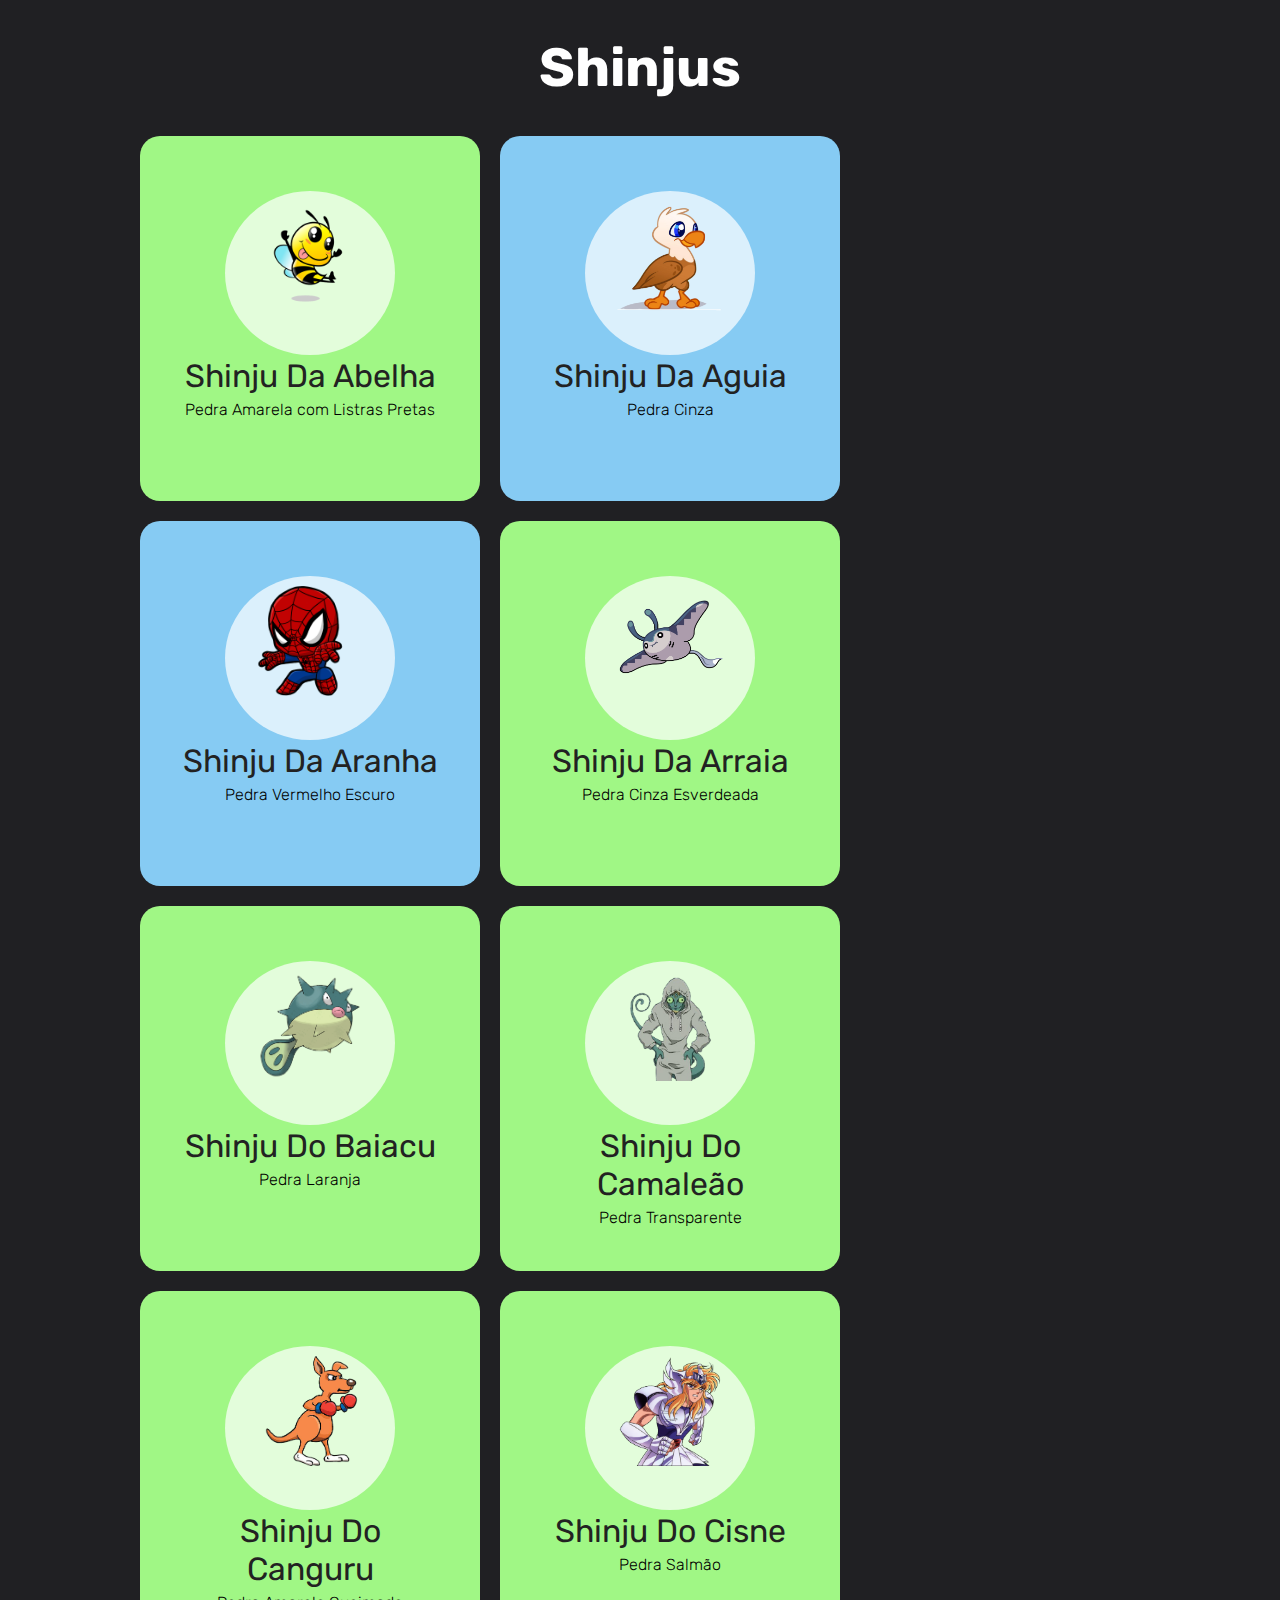
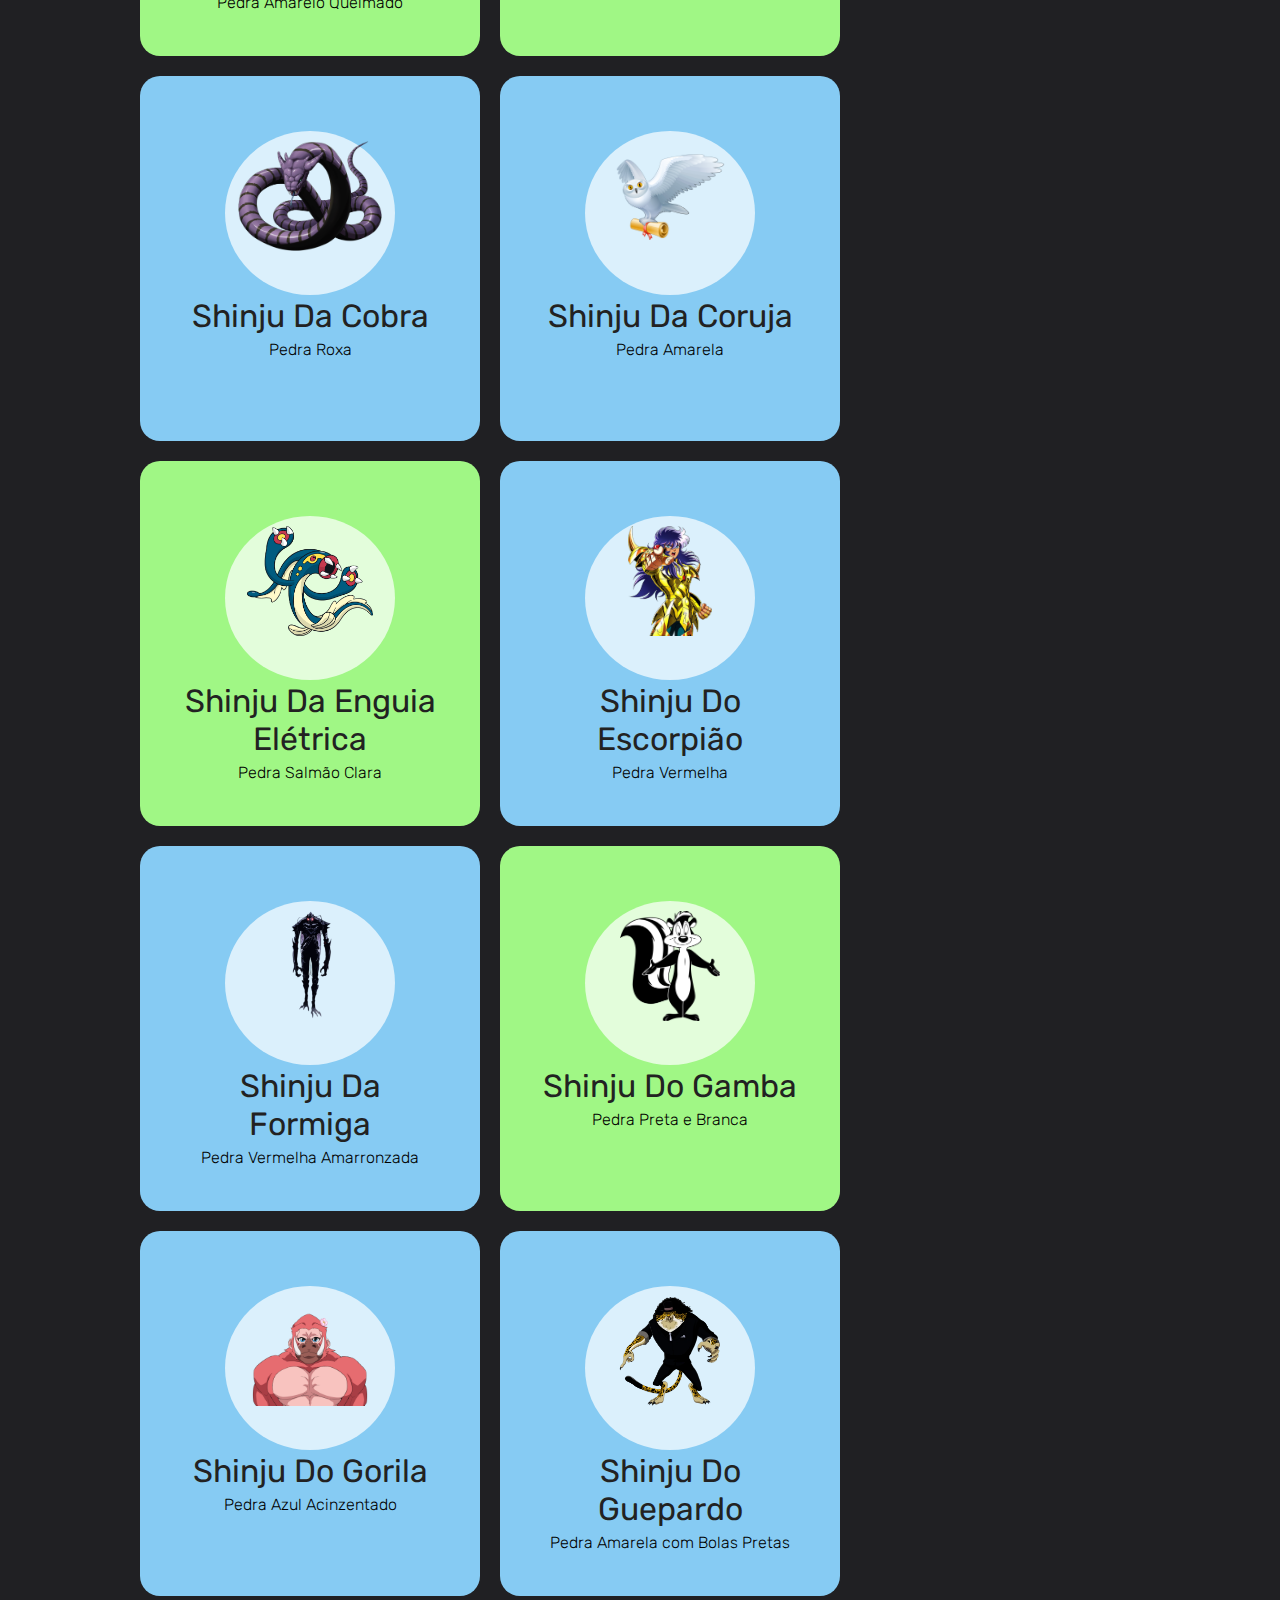
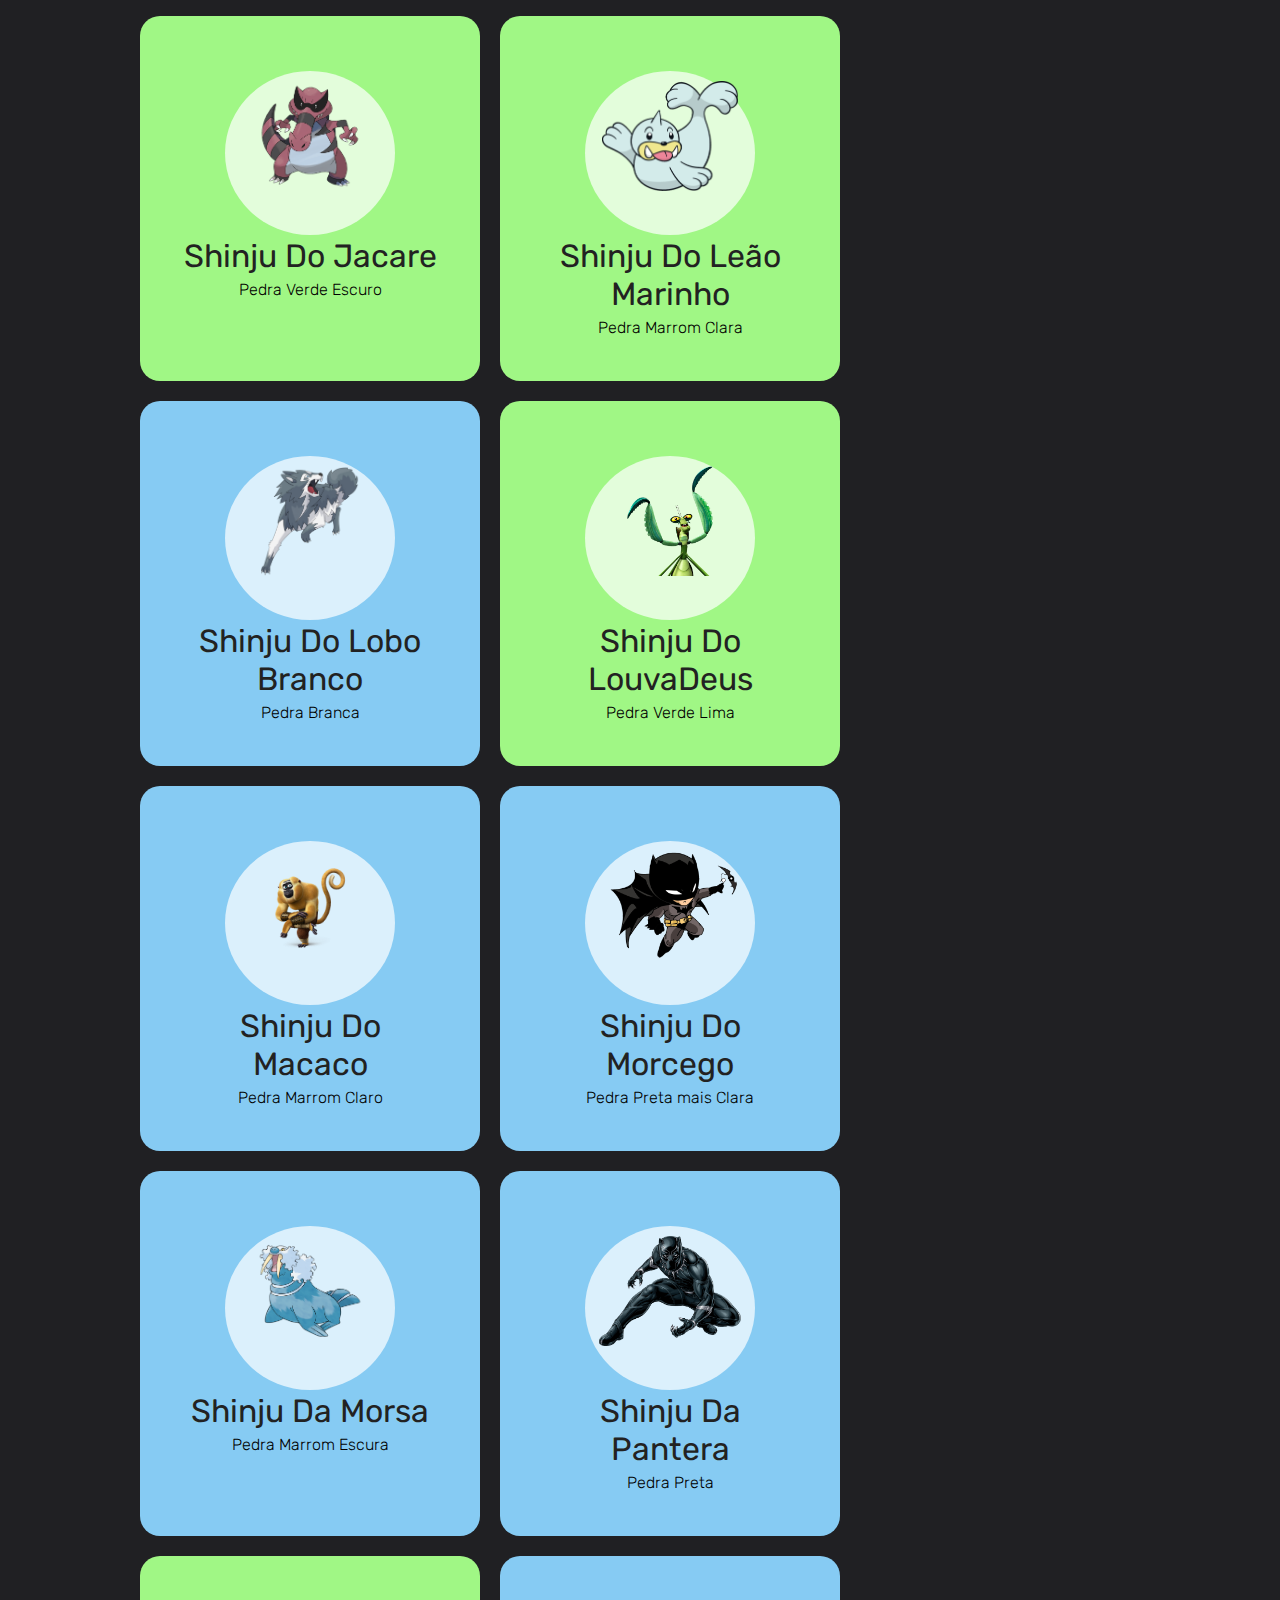
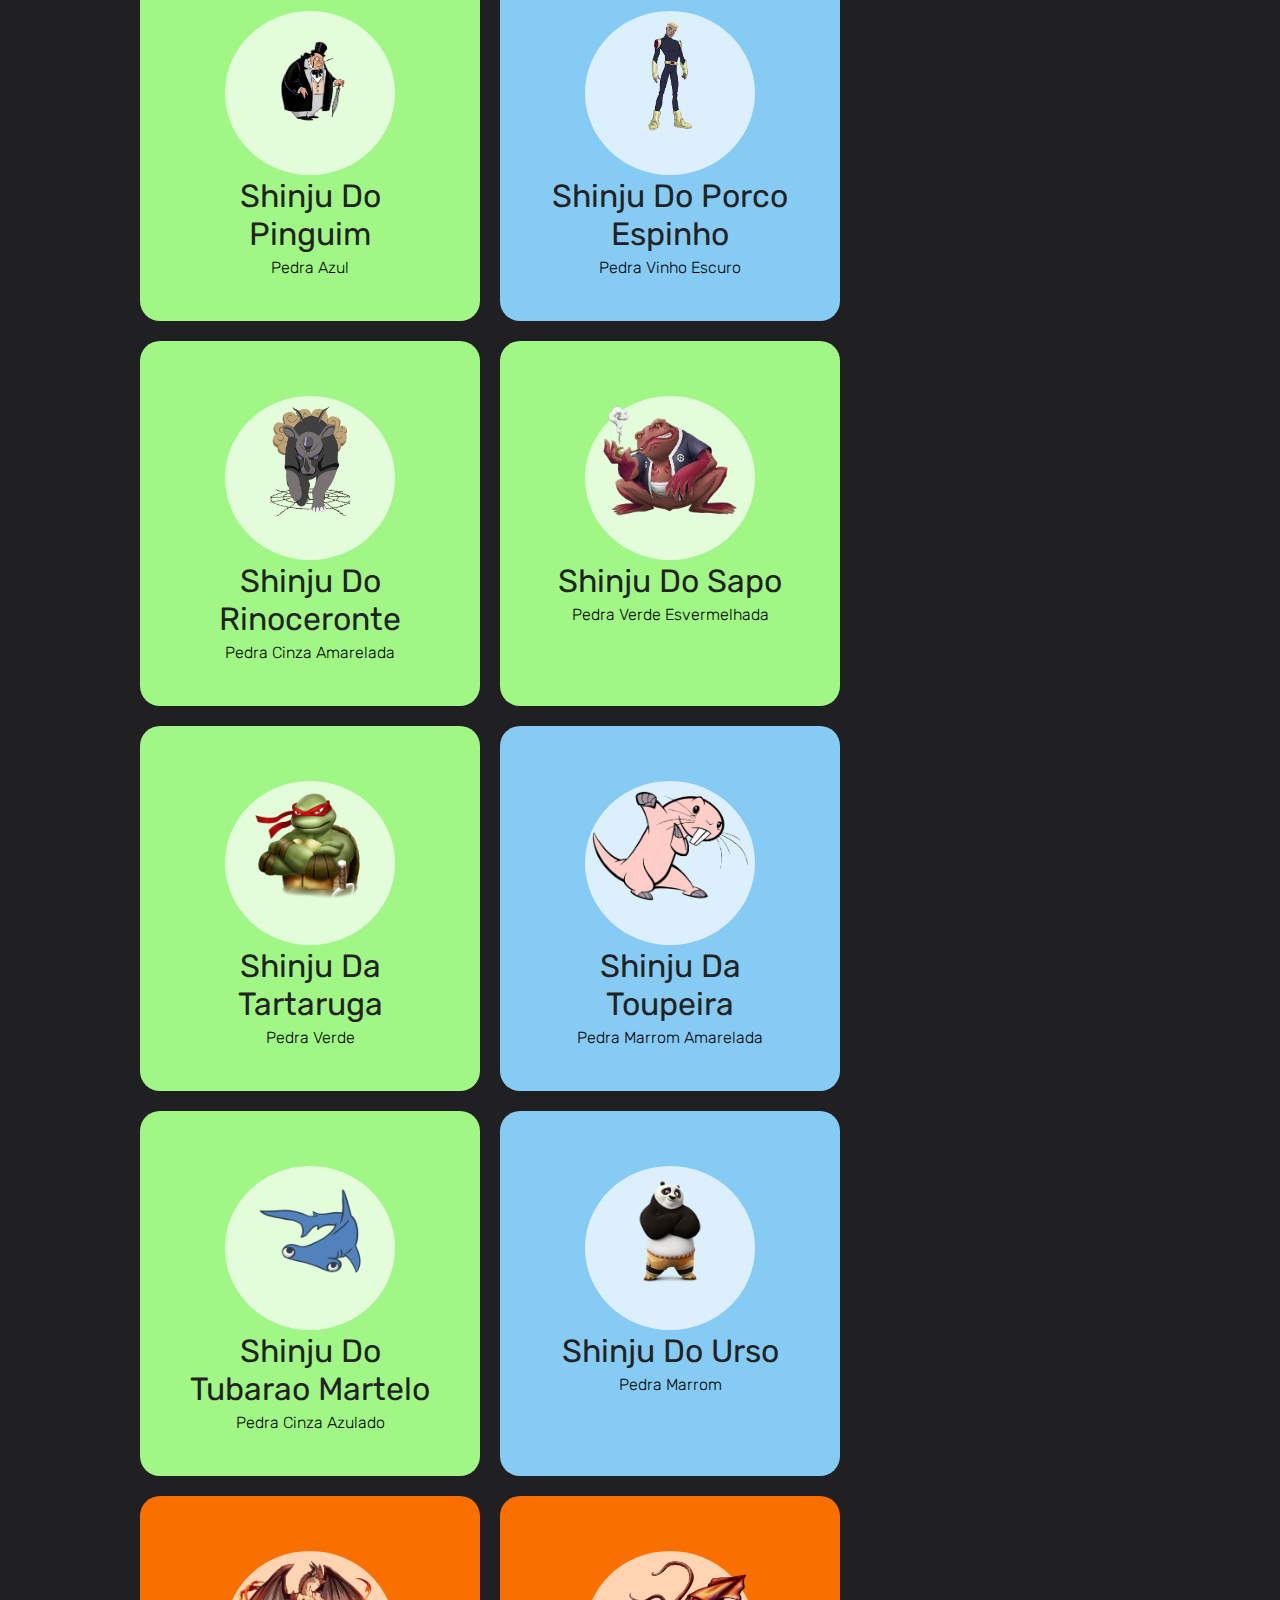
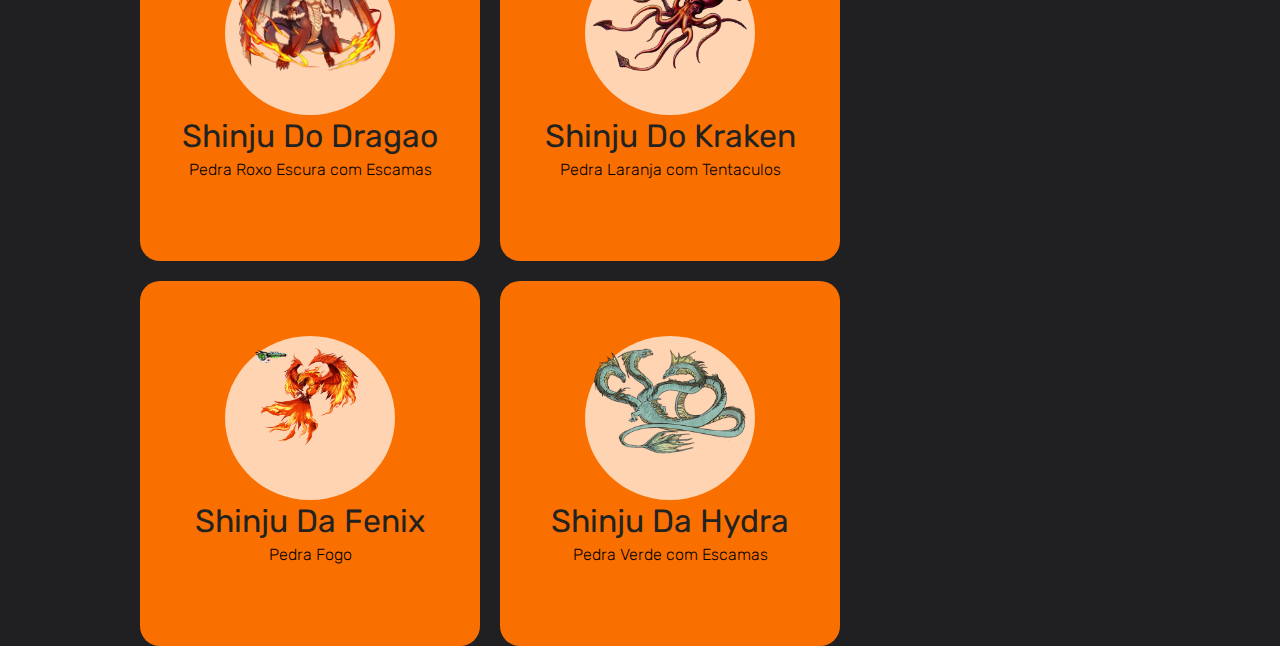
==== commit a855cab6: "atualização nos nomes" ====
--- a/index.html
+++ b/index.html
@@ -17,217 +17,217 @@
             <a href="#inicio">
             <li class="card Abelha">
                 <img class="card-image " src="Imagens/Abelha.png"</img>
-                <h2 class="card-title">Shinjuu da Abelha</h2>
+                <h2 class="card-title">Shinju da Abelha</h2>
                 <p class="card-subtitle">Pedra Amarela com Listras Pretas</p>
             </li>  </a>
             <a href="#inicio">
             <li class="card Aguia">
                 <img class="card-image " src="Imagens/Aguia.png"</img>
-                <h2 class="card-title">Shinjuu da Aguia</h2>
+                <h2 class="card-title">Shinju da Aguia</h2>
                 <p class="card-subtitle">Pedra Cinza</p>
             </li> </a>
             <a href="#inicio">
             <li class="card Aranha">
                 <img class="card-image " src="Imagens/Aranha.png"</img>
-                <h2 class="card-title">Shinjuu da Aranha</h2>
+                <h2 class="card-title">Shinju da Aranha</h2>
                 <p class="card-subtitle">Pedra Vermelho Escuro</p>
             </li> </a>
             <a href="#inicio">
             <li class="card Arraia">
                 <img class="card-image " src="Imagens/Arraia.png"</img>
-                <h2 class="card-title">Shinjuu da Arraia</h2>
+                <h2 class="card-title">Shinju da Arraia</h2>
                 <p class="card-subtitle">Pedra Cinza Esverdeada</p>
             </li> </a>
             <a href="#inicio">
             <li class="card Baiacu">
                 <img class="card-image " src="Imagens/Baiacu.png"</img>
-                <h2 class="card-title">Shinjuu do Baiacu</h2>
+                <h2 class="card-title">Shinju do Baiacu</h2>
                 <p class="card-subtitle">Pedra Laranja</p>
             </li> </a>
             <a href="#inicio">
             <li class="card Camaleao">
                 <img class="card-image " src="Imagens/Camaleao.png"</img>
-                <h2 class="card-title">Shinjuu do Camaleão</h2>
+                <h2 class="card-title">Shinju do Camaleão</h2>
                 <p class="card-subtitle">Pedra Transparente</p>
             </li> </a>
             <a href="#inicio">
             <li class="card Canguru">
                 <img class="card-image " src="Imagens/Canguru.png"</img>
-                <h2 class="card-title">Shinjuu do Canguru</h2>
+                <h2 class="card-title">Shinju do Canguru</h2>
                 <p class="card-subtitle">Pedra Amarelo Queimado</p>
             </li> </a>
             <a href="#inicio">
             <li class="card Cisne">
                 <img class="card-image " src="Imagens/Cisne.png"</img>
-                <h2 class="card-title">Shinjuu do Cisne</h2>
+                <h2 class="card-title">Shinju do Cisne</h2>
                 <p class="card-subtitle">Pedra Salmão</p>
             </li> </a>
             <a href="#inicio">
             <li class="card Cobra">
                 <img class="card-image " src="Imagens/Cobra.png"</img>
-                <h2 class="card-title">Shinjuu da Cobra</h2>
+                <h2 class="card-title">Shinju da Cobra</h2>
                 <p class="card-subtitle">Pedra Roxa</p>
             </li> </a>
             <a href="#inicio">
             <li class="card Coruja">
                 <img class="card-image " src="Imagens/Coruja.png"</img>
-                <h2 class="card-title">Shinjuu da Coruja</h2>
+                <h2 class="card-title">Shinju da Coruja</h2>
                 <p class="card-subtitle">Pedra Amarela</p>
             </li> </a>
             <a href="#inicio">
             <li class="card Enguia">
                 <img class="card-image " src="Imagens/Enguia.png"</img>
-                <h2 class="card-title">Shinjuu da Enguia Elétrica</h2>
+                <h2 class="card-title">Shinju da Enguia Elétrica</h2>
                 <p class="card-subtitle">Pedra Salmão Clara</p>
             </li> </a>
             <a href="#inicio">
             <li class="card Escorpiao">
                 <img class="card-image " src="Imagens/Escorpiao.png"</img>
-                <h2 class="card-title">Shinjuu do Escorpião</h2>
+                <h2 class="card-title">Shinju do Escorpião</h2>
                 <p class="card-subtitle">Pedra Vermelha</p>
             </li> </a>
             <a href="#inicio">
             <li class="card Formiga">
                 <img class="card-image " src="Imagens/Formiga.png"</img>
-                <h2 class="card-title">Shinjuu da Formiga</h2>
+                <h2 class="card-title">Shinju da Formiga</h2>
                 <p class="card-subtitle">Pedra Vermelha Amarronzada</p>
             </li> </a>
             <a href="#inicio">
             <li class="card Gamba">
                 <img class="card-image " src="Imagens/Gamba.png"</img>
-                <h2 class="card-title">Shinjuu do Gamba</h2>
+                <h2 class="card-title">Shinju do Gamba</h2>
                 <p class="card-subtitle">Pedra Preta e Branca</p>
             </li> </a>
             <a href="#inicio">
             <li class="card Gorila">
                 <img class="card-image " src="Imagens/Gorila.png"</img>
-                <h2 class="card-title">Shinjuu do Gorila</h2>
+                <h2 class="card-title">Shinju do Gorila</h2>
                 <p class="card-subtitle">Pedra Azul Acinzentado</p>
             </li> </a>
             <a href="#inicio">
             <li class="card Guepardo">
                 <img class="card-image " src="Imagens/Guepardo.png"</img>
-                <h2 class="card-title">Shinjuu do Guepardo</h2>
+                <h2 class="card-title">Shinju do Guepardo</h2>
                 <p class="card-subtitle">Pedra Amarela com Bolas Pretas</p>
             </li> </a>
             <a href="#inicio">
             <li class="card Jacare">
                 <img class="card-image " src="Imagens/Jacare.png"</img>
-                <h2 class="card-title">Shinjuu do Jacare</h2>
+                <h2 class="card-title">Shinju do Jacare</h2>
                 <p class="card-subtitle">Pedra Verde Escuro</p>
             </li> </a>
             <a href="#inicio">
             <li class="card LeaoMarinho">
                 <img class="card-image " src="Imagens/Leao Marinho.png"</img>
-                <h2 class="card-title">Shinjuu do Leão Marinho</h2>
+                <h2 class="card-title">Shinju do Leão Marinho</h2>
                 <p class="card-subtitle">Pedra Marrom Clara</p>
             </li> </a>
             <a href="#inicio">
             <li class="card Lobo">
                 <img class="card-image " src="Imagens/Lobo.png"</img>
-                <h2 class="card-title">Shinjuu do Lobo Branco</h2>
+                <h2 class="card-title">Shinju do Lobo Branco</h2>
                 <p class="card-subtitle">Pedra Branca</p>
             </li> </a>
             <a href="#inicio">
             <li class="card LouvaDeus">
                 <img class="card-image " src="Imagens/louva deus.png"</img>
-                <h2 class="card-title">Shinjuu do LouvaDeus</h2>
+                <h2 class="card-title">Shinju do LouvaDeus</h2>
                 <p class="card-subtitle">Pedra Verde Lima</p>
             </li> </a>
             <a href="#inicio">
             <li class="card Macaco">
                 <img class="card-image " src="Imagens/Macaco.png"</img>
-                <h2 class="card-title">Shinjuu do Macaco</h2>
+                <h2 class="card-title">Shinju do Macaco</h2>
                 <p class="card-subtitle">Pedra Marrom Claro</p>
             </li> </a>
             <a href="#inicio">
             <li class="card Morcego">
                 <img class="card-image " src="Imagens/Morcego.png"</img>
-                <h2 class="card-title">Shinjuu do Morcego</h2>
+                <h2 class="card-title">Shinju do Morcego</h2>
                 <p class="card-subtitle">Pedra Preta mais Clara</p>
             </li> </a>
             <a href="#inicio">
             <li class="card Morsa">
                 <img class="card-image " src="Imagens/Morsa.png"</img>
-                <h2 class="card-title">Shinjuu da Morsa</h2>
+                <h2 class="card-title">Shinju da Morsa</h2>
                 <p class="card-subtitle">Pedra Marrom Escura</p>
             </li> </a>
             <a href="#inicio">
             <li class="card Pantera">
                 <img class="card-image " src="Imagens/Pantera.png"</img>
-                <h2 class="card-title">Shinjuu da Pantera</h2>
+                <h2 class="card-title">Shinju da Pantera</h2>
                 <p class="card-subtitle">Pedra Preta</p>
             </li> </a>
             <a href="#inicio">
             <li class="card Pinguim">
                 <img class="card-image " src="Imagens/pinguim.png"</img>
-                <h2 class="card-title">Shinjuu do Pinguim</h2>
+                <h2 class="card-title">Shinju do Pinguim</h2>
                 <p class="card-subtitle">Pedra Azul</p>
             </li> </a>
             <a href="#inicio">
             <li class="card PorcoEspinho">
                 <img class="card-image " src="Imagens/Porco Espinho.png"</img>
-                <h2 class="card-title">Shinjuu do Porco Espinho</h2>
+                <h2 class="card-title">Shinju do Porco Espinho</h2>
                 <p class="card-subtitle">Pedra Vinho Escuro</p>
             </li> </a>
             <a href="#inicio">
             <li class="card Rinoceronte">
                 <img class="card-image " src="Imagens/Rinoceronte.png"</img>
-                <h2 class="card-title">Shinjuu do Rinoceronte</h2>
+                <h2 class="card-title">Shinju do Rinoceronte</h2>
                 <p class="card-subtitle">Pedra Cinza Amarelada</p>
             </li> </a>
             <a href="#inicio">
             <li class="card Sapo">
                 <img class="card-image " src="Imagens/Sapo.png"</img>
-                <h2 class="card-title">Shinjuu do Sapo</h2>
+                <h2 class="card-title">Shinju do Sapo</h2>
                 <p class="card-subtitle">Pedra Verde Esvermelhada</p>
             </li> </a>
             <a href="#inicio">
             <li class="card Tartaruga">
                 <img class="card-image " src="Imagens/Tartaruga.png"</img>
-                <h2 class="card-title">Shinjuu da Tartaruga</h2>
+                <h2 class="card-title">Shinju da Tartaruga</h2>
                 <p class="card-subtitle">Pedra Verde</p>
             </li> </a>
             <a href="#inicio">
             <li class="card Toupeira">
                 <img class="card-image " src="Imagens/Toupeira.png"</img>
-                <h2 class="card-title">Shinjuu da Toupeira</h2>
+                <h2 class="card-title">Shinju da Toupeira</h2>
                 <p class="card-subtitle">Pedra Marrom Amarelada</p>
             </li> </a>
             <a href="#inicio">
             <li class="card TubaraoMartelo">
                 <img class="card-image " src="Imagens/Tubarao Martelo.png"</img>
-                <h2 class="card-title">Shinjuu do Tubarao Martelo</h2>
+                <h2 class="card-title">Shinju do Tubarao Martelo</h2>
                 <p class="card-subtitle">Pedra Cinza Azulado</p>
             </li> </a>
             <a href="#inicio">
             <li class="card Urso">
                 <img class="card-image " src="Imagens/Urso.png"</img>
-                <h2 class="card-title">Shinjuu do Urso</h2>
+                <h2 class="card-title">Shinju do Urso</h2>
                 <p class="card-subtitle">Pedra Marrom</p>
             </li> </a>
             <a href="#inicio">
             <li class="card Dragao">
                 <img class="card-image " src="Imagens/Dragao.png"</img>
-                <h2 class="card-title">Shinjuu do Dragao</h2>
+                <h2 class="card-title">Shinju do Dragao</h2>
                 <p class="card-subtitle">Pedra Roxo Escura com Escamas</p>
             </li> </a>
             <a href="#inicio">
             <li class="card Kraken">
                 <img class="card-image " src="Imagens/Kraken.png"</img>
-                <h2 class="card-title">Shinjuu do Kraken</h2>
+                <h2 class="card-title">Shinju do Kraken</h2>
                 <p class="card-subtitle">Pedra Laranja com Tentaculos</p>
             </li> </a>
             <a href="#inicio">
             <li class="card Fenix">
                 <img class="card-image " src="Imagens/Fenix.png"</img>
-                <h2 class="card-title">Shinjuu da Fenix</h2>
+                <h2 class="card-title">Shinju da Fenix</h2>
                 <p class="card-subtitle">Pedra Fogo</p>
             </li> </a>
             <a href="#inicio">
             <li class="card Hydra">
                 <img class="card-image " src="Imagens/Hydra.png"</img>
-                <h2 class="card-title">Shinjuu da Hydra</h2>
+                <h2 class="card-title">Shinju da Hydra</h2>
                 <p class="card-subtitle">Pedra Verde com Escamas</p>
             </li> </a>
          
@@ -339,7 +339,7 @@
                 </div>
             </div>
         </div>
-        <div id="modalBaiacu" class="modal-containerP">
+        <div id="modalBaiacu" class="modal-containerM">
             <div class="modal">
                 <button class="fechar">X</button>
                 <div><h3>Shinjuu dO Baiacu<br></h3>
@@ -372,7 +372,7 @@
                 </div>
             </div>
         </div>
-        <div id="modalCamaleao" class="modal-containerP">
+        <div id="modalCamaleao" class="modal-containerM">
             <div class="modal">
                 <button class="fechar">X</button>
                 <div><h3>Shinjuu do Camaleão<br></h3>
@@ -997,7 +997,7 @@
                 </div>
             </div>
         </div>
-        <div id="modalPinguim" class="modal-containerG">
+        <div id="modalPinguim" class="modal-containerGG">
             <div class="modal">
                 <button class="fechar">X</button>
                 <div><h3>Shinjuu do Pinguim<br></h3>
@@ -1097,7 +1097,7 @@
                      <h2> Pedra Vinho Escuro<br></h2>
                 </div>
                 <div>
-                    <p><br> <br>      <br>      <br>                                                 
+                    <p><br> <br>                                                      
                         Aumente o seu valor de Força e Constituição em 2, até um total de 20 enquanto a shinju estiver ativa. <br> 
                         Caso já seja 20, esse valor pode ser excedido.<br> 
                         Crescem em suas mãos espinhos retráteis.<br> 
--- a/style.css
+++ b/style.css
@@ -266,7 +266,20 @@
 .modal-containerG{
 	overflow: scroll;
 	width: 100%;
-	height: 170vh;
+	height: 180vh;
+	display: none;
+	justify-content: center;
+	align-items:center ;
+	position: absolute;
+	top: 0px;
+	left: 0px;
+	z-index: 1000;	
+
+}
+.modal-containerGG{
+	overflow: scroll;
+	width: 100%;
+	height: 250vh;
 	display: none;
 	justify-content: center;
 	align-items:center ;
@@ -358,4 +371,9 @@
 
 	display: flex;
 
+}
+.modal-containerGG.mostrar{
+
+	display: flex;
+
 }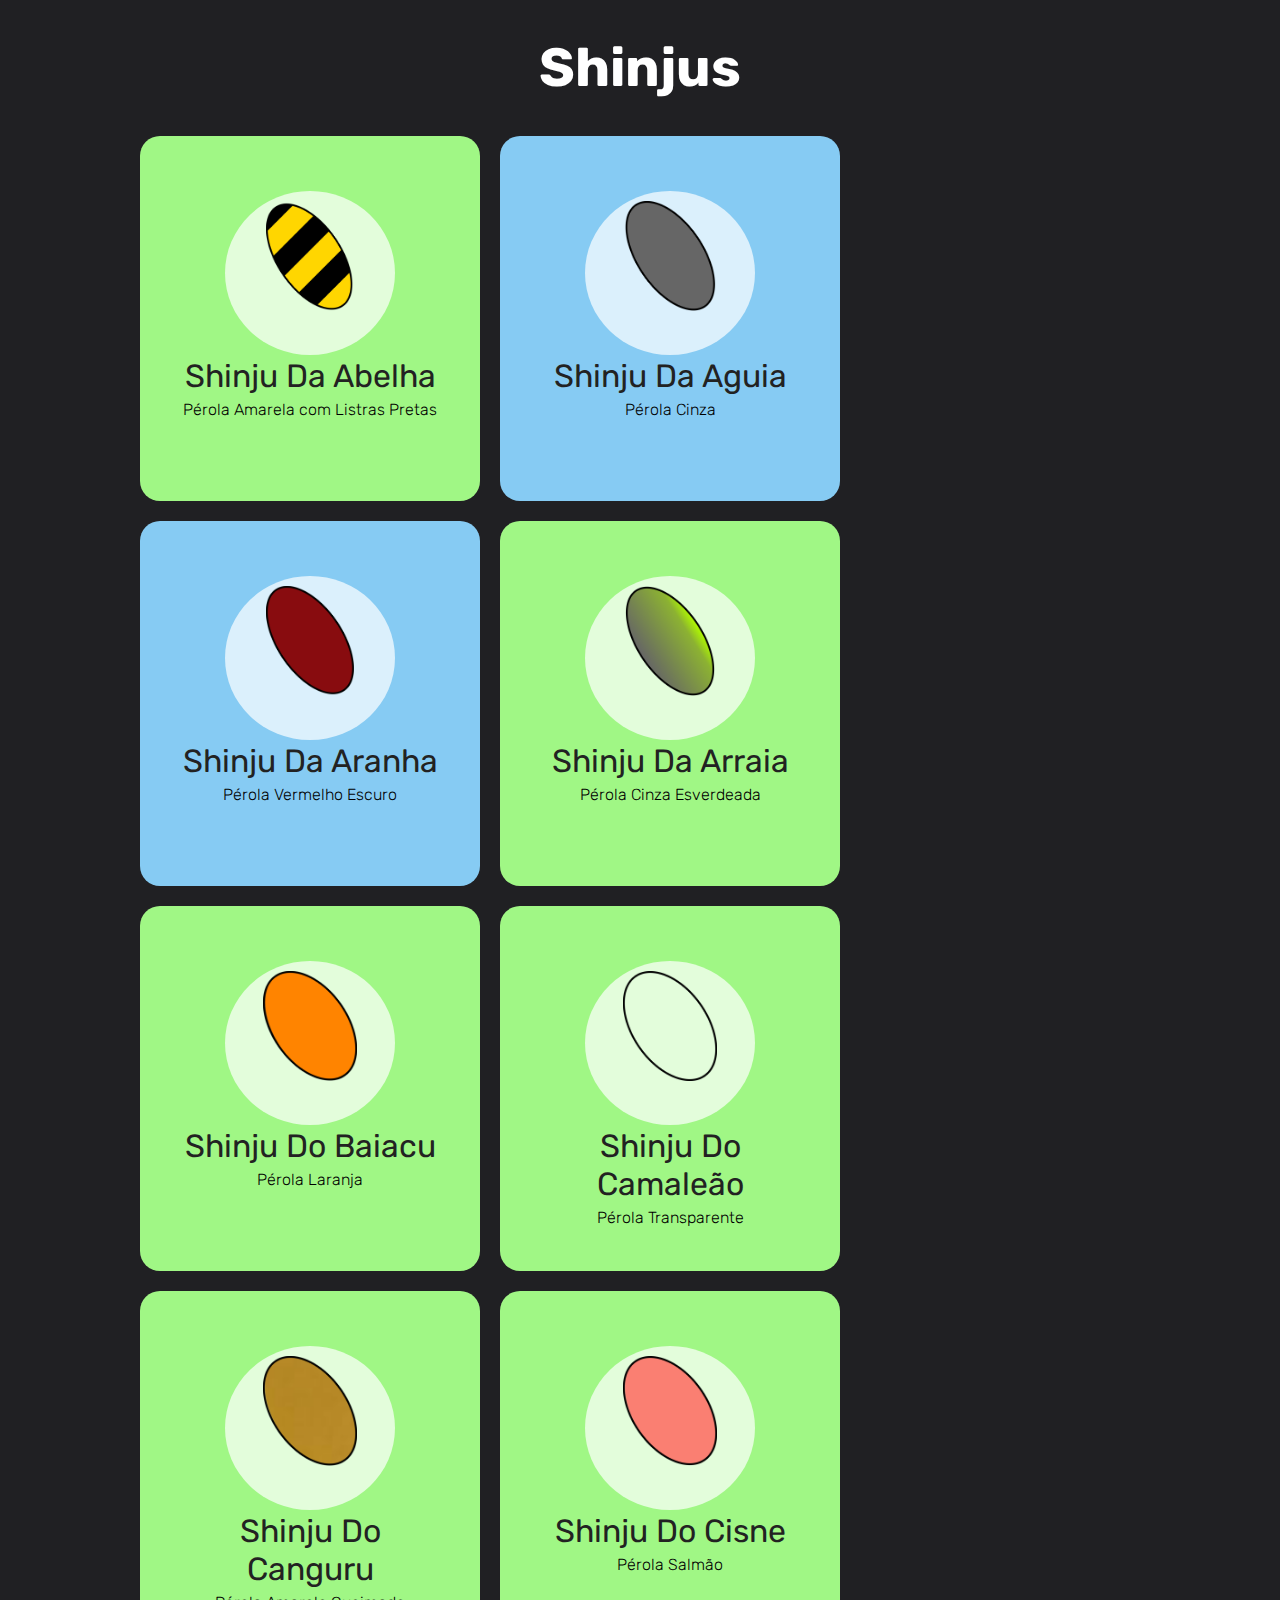
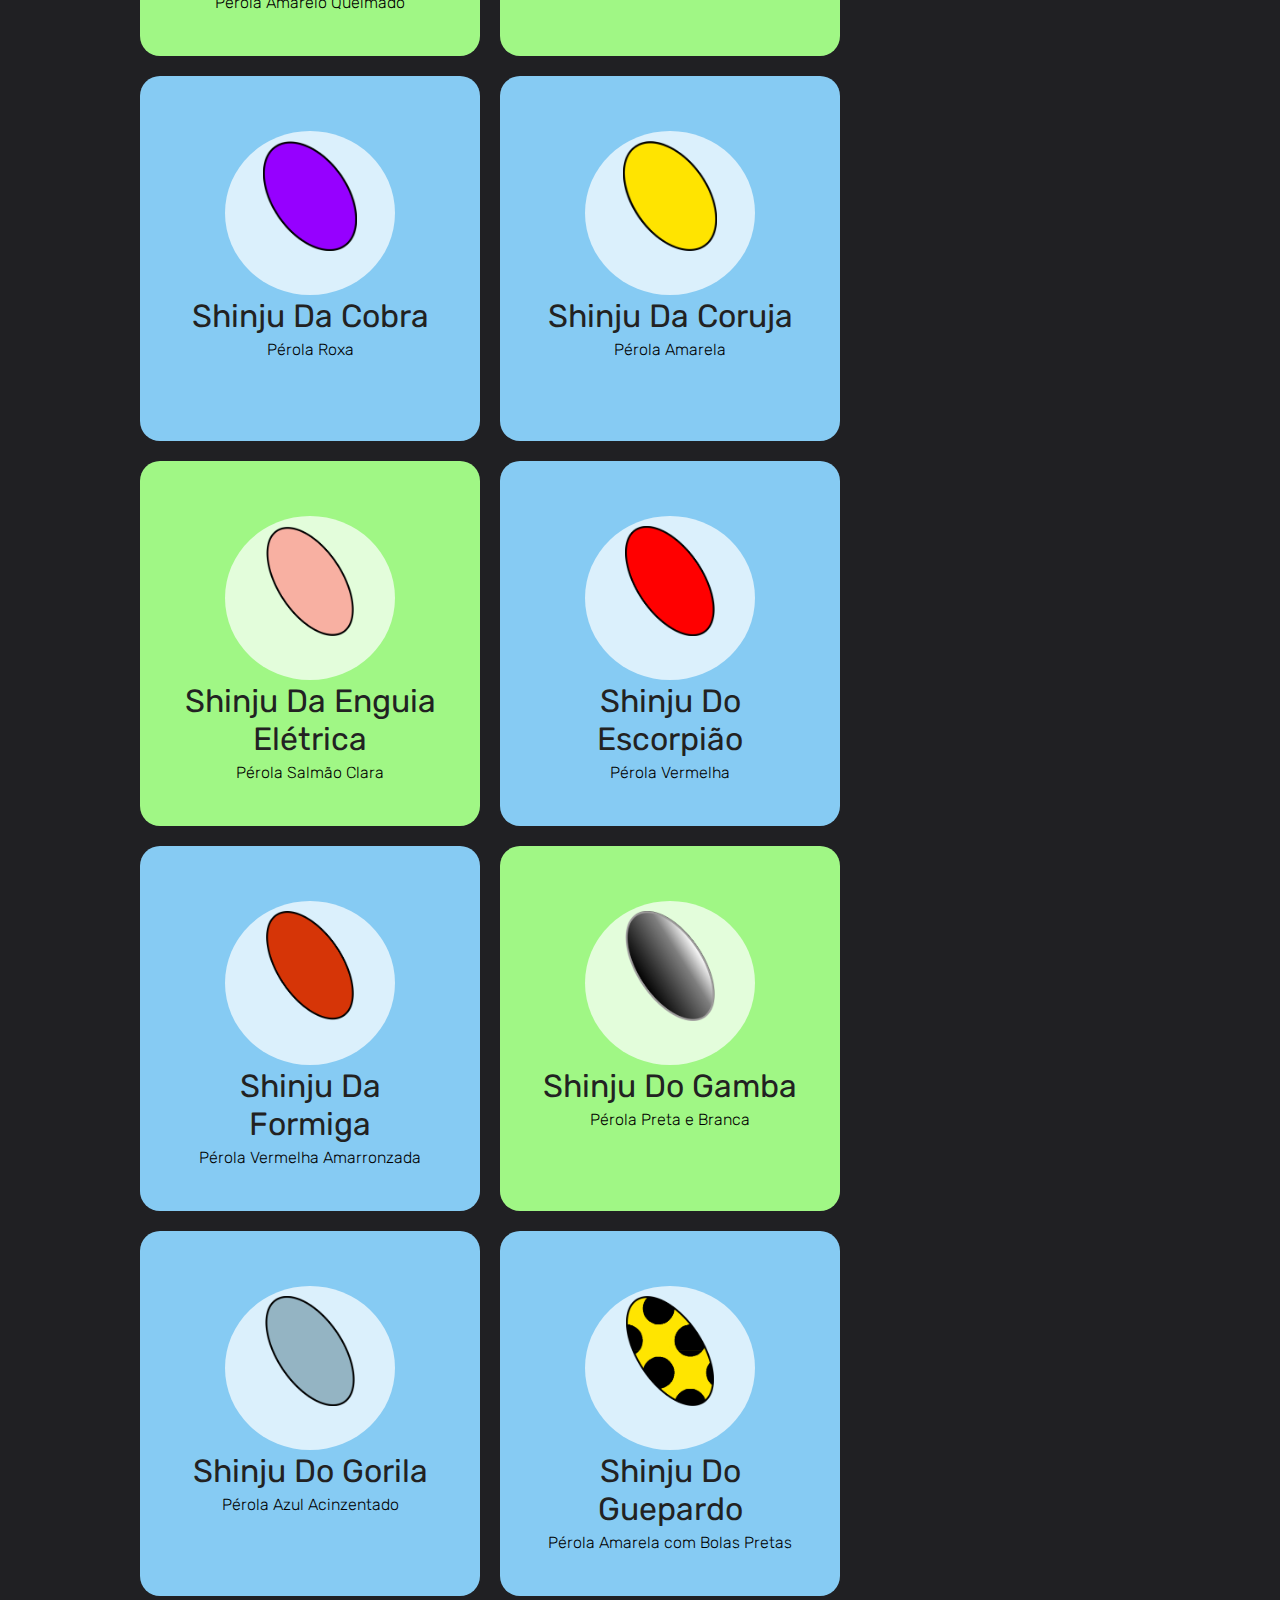
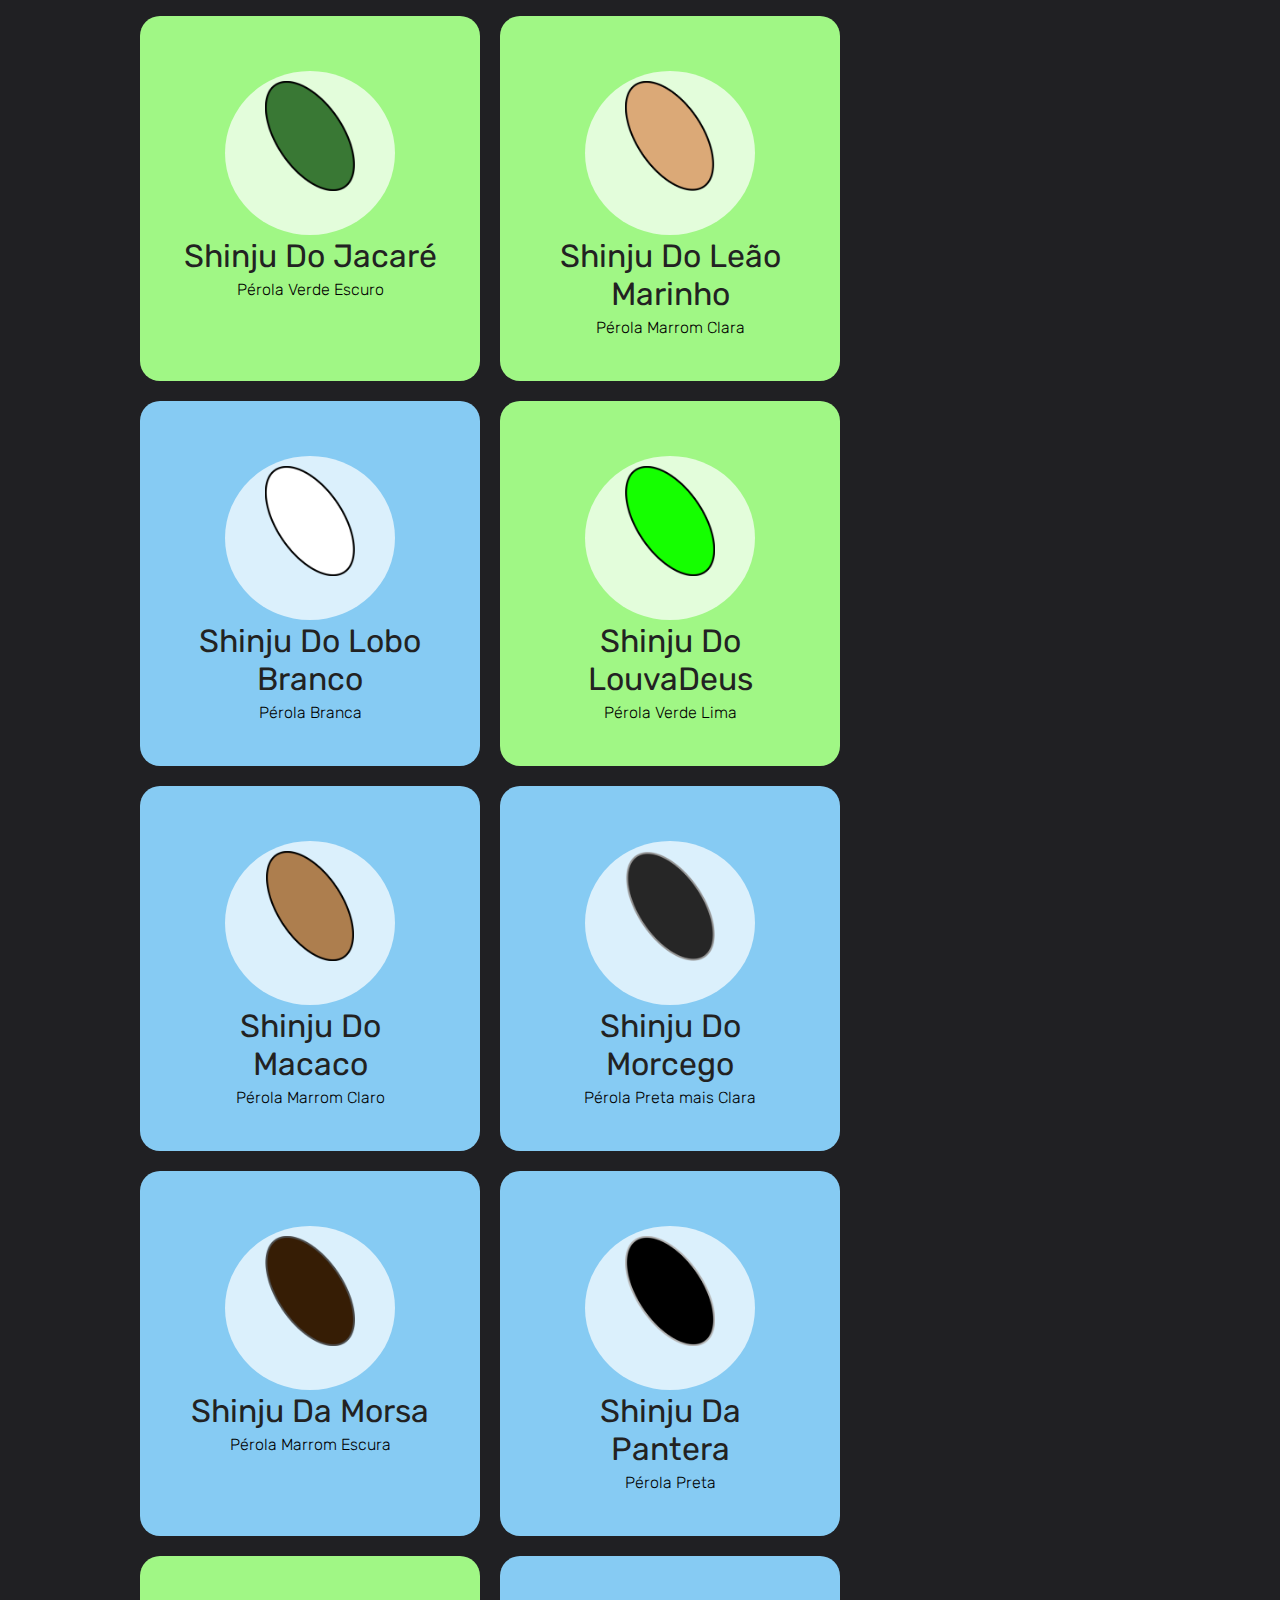
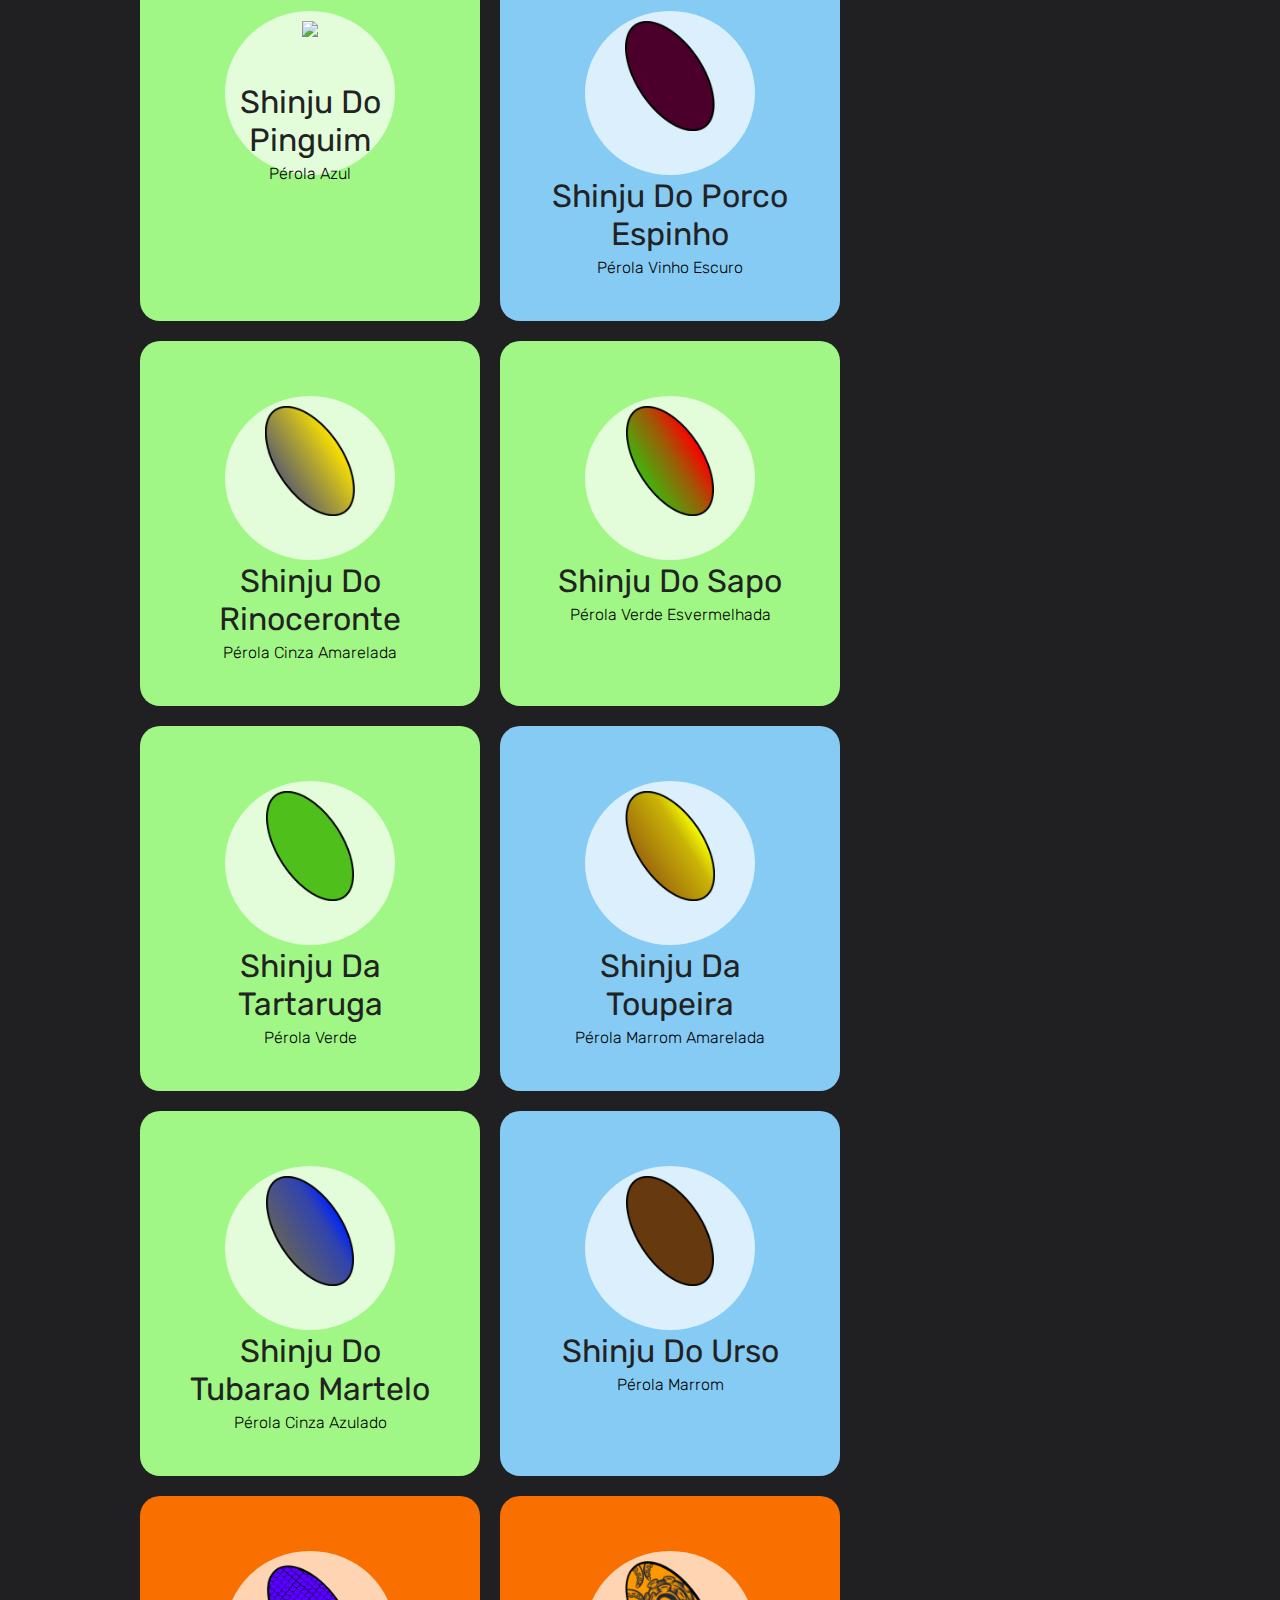
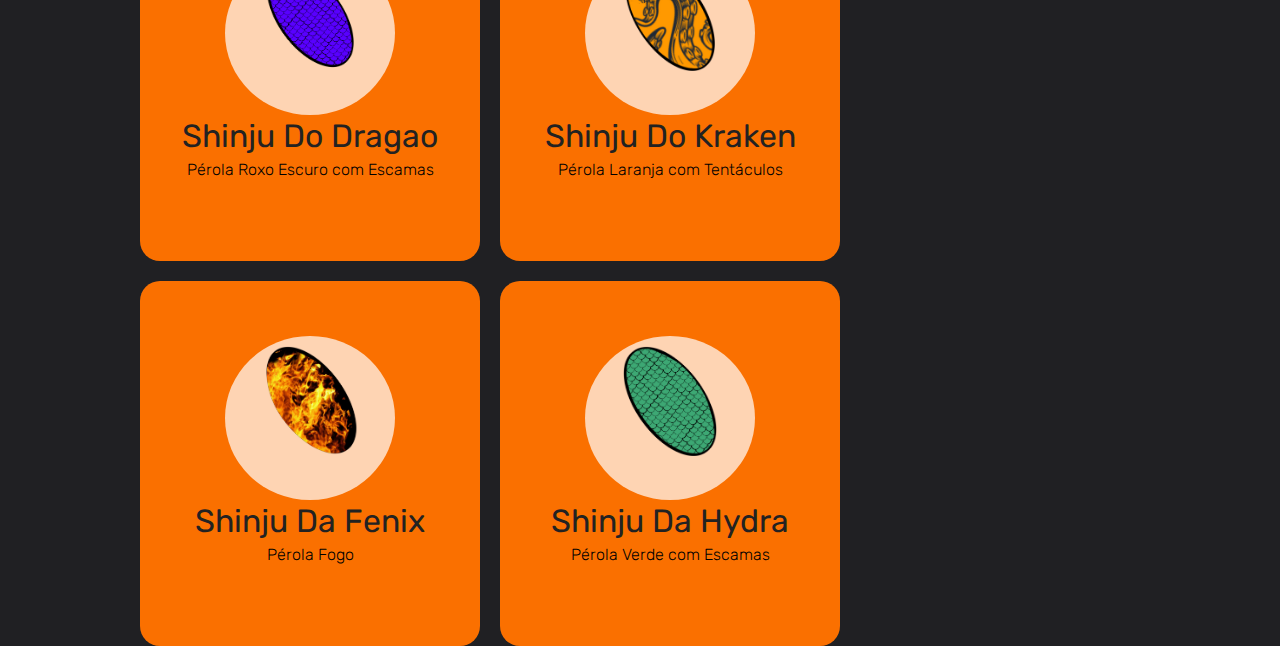
==== commit f71ee999: "Atualização" ====
--- a/index.html
+++ b/index.html
@@ -2,7 +2,7 @@
 <html lang="pt-br">
     <head>
         <meta charset="UTF-8">
-        <title>Shinjuus</title>
+        <title>Shinjus</title>
         <link rel="shortcut icon" href="Imagens/FavIcon/D&D.png" />
         <link rel="stylesheet" href="./style.css" />
         <link href="https://fonts.googleapis.com/css?family=Rubik&display=swap" rel="stylesheet" />
@@ -16,219 +16,219 @@
         <div class="container" >
             <a href="#inicio">
             <li class="card Abelha">
-                <img class="card-image " src="Imagens/Abelha.png"</img>
+                <img class="card-image " src="Imagens/Pedra/Abelha.png" </img> 
                 <h2 class="card-title">Shinju da Abelha</h2>
-                <p class="card-subtitle">Pedra Amarela com Listras Pretas</p>
+                <p class="card-subtitle">Pérola Amarela com Listras Pretas</p>
             </li>  </a>
             <a href="#inicio">
             <li class="card Aguia">
-                <img class="card-image " src="Imagens/Aguia.png"</img>
+                <img class="card-image " src="Imagens/Pedra/Aguia.png"</img>
                 <h2 class="card-title">Shinju da Aguia</h2>
-                <p class="card-subtitle">Pedra Cinza</p>
+                <p class="card-subtitle">Pérola Cinza</p>
             </li> </a>
             <a href="#inicio">
             <li class="card Aranha">
-                <img class="card-image " src="Imagens/Aranha.png"</img>
+                <img class="card-image " src="Imagens/Pedra/Aranha.png"</img>
                 <h2 class="card-title">Shinju da Aranha</h2>
-                <p class="card-subtitle">Pedra Vermelho Escuro</p>
+                <p class="card-subtitle">Pérola Vermelho Escuro</p>
             </li> </a>
             <a href="#inicio">
             <li class="card Arraia">
-                <img class="card-image " src="Imagens/Arraia.png"</img>
+                <img class="card-image " src="Imagens/Pedra/Arraia.png"</img>
                 <h2 class="card-title">Shinju da Arraia</h2>
-                <p class="card-subtitle">Pedra Cinza Esverdeada</p>
+                <p class="card-subtitle">Pérola Cinza Esverdeada</p>
             </li> </a>
             <a href="#inicio">
             <li class="card Baiacu">
-                <img class="card-image " src="Imagens/Baiacu.png"</img>
+                <img class="card-image " src="Imagens/Pedra/Baiacu.png"</img>
                 <h2 class="card-title">Shinju do Baiacu</h2>
-                <p class="card-subtitle">Pedra Laranja</p>
+                <p class="card-subtitle">Pérola Laranja</p>
             </li> </a>
             <a href="#inicio">
             <li class="card Camaleao">
-                <img class="card-image " src="Imagens/Camaleao.png"</img>
+                <img class="card-image " src="Imagens/Pedra/Camaleao.png"</img>
                 <h2 class="card-title">Shinju do Camaleão</h2>
-                <p class="card-subtitle">Pedra Transparente</p>
+                <p class="card-subtitle">Pérola Transparente</p>
             </li> </a>
             <a href="#inicio">
             <li class="card Canguru">
-                <img class="card-image " src="Imagens/Canguru.png"</img>
+                <img class="card-image " src="Imagens/Pedra/Canguru.png"</img>
                 <h2 class="card-title">Shinju do Canguru</h2>
-                <p class="card-subtitle">Pedra Amarelo Queimado</p>
+                <p class="card-subtitle">Pérola Amarelo Queimado</p>
             </li> </a>
             <a href="#inicio">
             <li class="card Cisne">
-                <img class="card-image " src="Imagens/Cisne.png"</img>
+                <img class="card-image " src="Imagens/Pedra/Cisne.png"</img>
                 <h2 class="card-title">Shinju do Cisne</h2>
-                <p class="card-subtitle">Pedra Salmão</p>
+                <p class="card-subtitle">Pérola Salmão</p>
             </li> </a>
             <a href="#inicio">
             <li class="card Cobra">
-                <img class="card-image " src="Imagens/Cobra.png"</img>
+                <img class="card-image " src="Imagens/Pedra/Cobra.png"</img>
                 <h2 class="card-title">Shinju da Cobra</h2>
-                <p class="card-subtitle">Pedra Roxa</p>
+                <p class="card-subtitle">Pérola Roxa</p>
             </li> </a>
             <a href="#inicio">
             <li class="card Coruja">
-                <img class="card-image " src="Imagens/Coruja.png"</img>
+                <img class="card-image " src="Imagens/Pedra/Coruja.png"</img>
                 <h2 class="card-title">Shinju da Coruja</h2>
-                <p class="card-subtitle">Pedra Amarela</p>
+                <p class="card-subtitle">Pérola Amarela</p>
             </li> </a>
             <a href="#inicio">
             <li class="card Enguia">
-                <img class="card-image " src="Imagens/Enguia.png"</img>
+                <img class="card-image " src="Imagens/Pedra/Enguia.png"</img>
                 <h2 class="card-title">Shinju da Enguia Elétrica</h2>
-                <p class="card-subtitle">Pedra Salmão Clara</p>
+                <p class="card-subtitle">Pérola Salmão Clara</p>
             </li> </a>
             <a href="#inicio">
             <li class="card Escorpiao">
-                <img class="card-image " src="Imagens/Escorpiao.png"</img>
+                <img class="card-image " src="Imagens/Pedra/Escorpiao.png"</img>
                 <h2 class="card-title">Shinju do Escorpião</h2>
-                <p class="card-subtitle">Pedra Vermelha</p>
+                <p class="card-subtitle">Pérola Vermelha</p>
             </li> </a>
             <a href="#inicio">
             <li class="card Formiga">
-                <img class="card-image " src="Imagens/Formiga.png"</img>
+                <img class="card-image " src="Imagens/Pedra/Formiga.png"</img>
                 <h2 class="card-title">Shinju da Formiga</h2>
-                <p class="card-subtitle">Pedra Vermelha Amarronzada</p>
+                <p class="card-subtitle">Pérola Vermelha Amarronzada</p>
             </li> </a>
             <a href="#inicio">
             <li class="card Gamba">
-                <img class="card-image " src="Imagens/Gamba.png"</img>
+                <img class="card-image " src="Imagens/Pedra/Gamba.png"</img>
                 <h2 class="card-title">Shinju do Gamba</h2>
-                <p class="card-subtitle">Pedra Preta e Branca</p>
+                <p class="card-subtitle">Pérola Preta e Branca</p>
             </li> </a>
             <a href="#inicio">
             <li class="card Gorila">
-                <img class="card-image " src="Imagens/Gorila.png"</img>
+                <img class="card-image " src="Imagens/Pedra/Gorila.png"</img>
                 <h2 class="card-title">Shinju do Gorila</h2>
-                <p class="card-subtitle">Pedra Azul Acinzentado</p>
+                <p class="card-subtitle">Pérola Azul Acinzentado</p>
             </li> </a>
             <a href="#inicio">
             <li class="card Guepardo">
-                <img class="card-image " src="Imagens/Guepardo.png"</img>
+                <img class="card-image " src="Imagens/Pedra/Guepardo.png"</img>
                 <h2 class="card-title">Shinju do Guepardo</h2>
-                <p class="card-subtitle">Pedra Amarela com Bolas Pretas</p>
+                <p class="card-subtitle">Pérola Amarela com Bolas Pretas</p>
             </li> </a>
             <a href="#inicio">
             <li class="card Jacare">
-                <img class="card-image " src="Imagens/Jacare.png"</img>
-                <h2 class="card-title">Shinju do Jacare</h2>
-                <p class="card-subtitle">Pedra Verde Escuro</p>
+                <img class="card-image " src="Imagens/Pedra/Jacare.png"</img>
+                <h2 class="card-title">Shinju do Jacaré</h2>
+                <p class="card-subtitle">Pérola Verde Escuro</p>
             </li> </a>
             <a href="#inicio">
             <li class="card LeaoMarinho">
-                <img class="card-image " src="Imagens/Leao Marinho.png"</img>
+                <img class="card-image " src="Imagens/Pedra/LeaoMarinho.png"</img>
                 <h2 class="card-title">Shinju do Leão Marinho</h2>
-                <p class="card-subtitle">Pedra Marrom Clara</p>
+                <p class="card-subtitle">Pérola Marrom Clara</p>
             </li> </a>
             <a href="#inicio">
             <li class="card Lobo">
-                <img class="card-image " src="Imagens/Lobo.png"</img>
+                <img class="card-image " src="Imagens/Pedra/Lobo.png"</img>
                 <h2 class="card-title">Shinju do Lobo Branco</h2>
-                <p class="card-subtitle">Pedra Branca</p>
+                <p class="card-subtitle">Pérola Branca</p>
             </li> </a>
             <a href="#inicio">
             <li class="card LouvaDeus">
-                <img class="card-image " src="Imagens/louva deus.png"</img>
+                <img class="card-image " src="Imagens/Pedra/LouvaDeus.png"</img>
                 <h2 class="card-title">Shinju do LouvaDeus</h2>
-                <p class="card-subtitle">Pedra Verde Lima</p>
+                <p class="card-subtitle">Pérola Verde Lima</p>
             </li> </a>
             <a href="#inicio">
             <li class="card Macaco">
-                <img class="card-image " src="Imagens/Macaco.png"</img>
+                <img class="card-image " src="Imagens/Pedra/Macaco.png"</img>
                 <h2 class="card-title">Shinju do Macaco</h2>
-                <p class="card-subtitle">Pedra Marrom Claro</p>
+                <p class="card-subtitle">Pérola Marrom Claro</p>
             </li> </a>
             <a href="#inicio">
             <li class="card Morcego">
-                <img class="card-image " src="Imagens/Morcego.png"</img>
+                <img class="card-image " src="Imagens/Pedra/Morcego.png"</img>
                 <h2 class="card-title">Shinju do Morcego</h2>
-                <p class="card-subtitle">Pedra Preta mais Clara</p>
+                <p class="card-subtitle">Pérola Preta mais Clara</p>
             </li> </a>
             <a href="#inicio">
             <li class="card Morsa">
-                <img class="card-image " src="Imagens/Morsa.png"</img>
+                <img class="card-image " src="Imagens/Pedra/Morsa.png"</img>
                 <h2 class="card-title">Shinju da Morsa</h2>
-                <p class="card-subtitle">Pedra Marrom Escura</p>
+                <p class="card-subtitle">Pérola Marrom Escura</p>
             </li> </a>
             <a href="#inicio">
             <li class="card Pantera">
-                <img class="card-image " src="Imagens/Pantera.png"</img>
+                <img class="card-image " src="Imagens/Pedra/Pantera.png"</img>
                 <h2 class="card-title">Shinju da Pantera</h2>
-                <p class="card-subtitle">Pedra Preta</p>
+                <p class="card-subtitle">Pérola Preta</p>
             </li> </a>
             <a href="#inicio">
             <li class="card Pinguim">
-                <img class="card-image " src="Imagens/pinguim.png"</img>
+                <img class="card-image " src="Imagens/Pedra/pinguim.png"</img>
                 <h2 class="card-title">Shinju do Pinguim</h2>
-                <p class="card-subtitle">Pedra Azul</p>
+                <p class="card-subtitle">Pérola Azul</p>
             </li> </a>
             <a href="#inicio">
             <li class="card PorcoEspinho">
-                <img class="card-image " src="Imagens/Porco Espinho.png"</img>
+                <img class="card-image " src="Imagens/Pedra/PorcoEspinho.png"</img>
                 <h2 class="card-title">Shinju do Porco Espinho</h2>
-                <p class="card-subtitle">Pedra Vinho Escuro</p>
+                <p class="card-subtitle">Pérola Vinho Escuro</p>
             </li> </a>
             <a href="#inicio">
             <li class="card Rinoceronte">
-                <img class="card-image " src="Imagens/Rinoceronte.png"</img>
+                <img class="card-image " src="Imagens/Pedra/Rinoceronte.png"</img>
                 <h2 class="card-title">Shinju do Rinoceronte</h2>
-                <p class="card-subtitle">Pedra Cinza Amarelada</p>
+                <p class="card-subtitle">Pérola Cinza Amarelada</p>
             </li> </a>
             <a href="#inicio">
             <li class="card Sapo">
-                <img class="card-image " src="Imagens/Sapo.png"</img>
+                <img class="card-image " src="Imagens/Pedra/Sapo.png"</img>
                 <h2 class="card-title">Shinju do Sapo</h2>
-                <p class="card-subtitle">Pedra Verde Esvermelhada</p>
+                <p class="card-subtitle">Pérola Verde Esvermelhada</p>
             </li> </a>
             <a href="#inicio">
             <li class="card Tartaruga">
-                <img class="card-image " src="Imagens/Tartaruga.png"</img>
+                <img class="card-image " src="Imagens/Pedra/Tartaruga.png"</img>
                 <h2 class="card-title">Shinju da Tartaruga</h2>
-                <p class="card-subtitle">Pedra Verde</p>
+                <p class="card-subtitle">Pérola Verde</p>
             </li> </a>
             <a href="#inicio">
             <li class="card Toupeira">
-                <img class="card-image " src="Imagens/Toupeira.png"</img>
+                <img class="card-image " src="Imagens/Pedra/Toupeira.png"</img>
                 <h2 class="card-title">Shinju da Toupeira</h2>
-                <p class="card-subtitle">Pedra Marrom Amarelada</p>
+                <p class="card-subtitle">Pérola Marrom Amarelada</p>
             </li> </a>
             <a href="#inicio">
             <li class="card TubaraoMartelo">
-                <img class="card-image " src="Imagens/Tubarao Martelo.png"</img>
+                <img class="card-image " src="Imagens/Pedra/TubaraoMartelo.png"</img>
                 <h2 class="card-title">Shinju do Tubarao Martelo</h2>
-                <p class="card-subtitle">Pedra Cinza Azulado</p>
+                <p class="card-subtitle">Pérola Cinza Azulado</p>
             </li> </a>
             <a href="#inicio">
             <li class="card Urso">
-                <img class="card-image " src="Imagens/Urso.png"</img>
+                <img class="card-image " src="Imagens/Pedra/Urso.png"</img>
                 <h2 class="card-title">Shinju do Urso</h2>
-                <p class="card-subtitle">Pedra Marrom</p>
+                <p class="card-subtitle">Pérola Marrom</p>
             </li> </a>
             <a href="#inicio">
             <li class="card Dragao">
-                <img class="card-image " src="Imagens/Dragao.png"</img>
+                <img class="card-image " src="Imagens/Pedra/Dragao.png"</img>
                 <h2 class="card-title">Shinju do Dragao</h2>
-                <p class="card-subtitle">Pedra Roxo Escura com Escamas</p>
+                <p class="card-subtitle">Pérola Roxo Escuro com Escamas</p>
             </li> </a>
             <a href="#inicio">
             <li class="card Kraken">
-                <img class="card-image " src="Imagens/Kraken.png"</img>
+                <img class="card-image " src="Imagens/Pedra/Kraken.png"</img>
                 <h2 class="card-title">Shinju do Kraken</h2>
-                <p class="card-subtitle">Pedra Laranja com Tentaculos</p>
+                <p class="card-subtitle">Pérola Laranja com Tentáculos</p>
             </li> </a>
             <a href="#inicio">
             <li class="card Fenix">
-                <img class="card-image " src="Imagens/Fenix.png"</img>
+                <img class="card-image " src="Imagens/Pedra/Fenix.png"</img>
                 <h2 class="card-title">Shinju da Fenix</h2>
-                <p class="card-subtitle">Pedra Fogo</p>
+                <p class="card-subtitle">Pérola Fogo</p>
             </li> </a>
             <a href="#inicio">
             <li class="card Hydra">
-                <img class="card-image " src="Imagens/Hydra.png"</img>
+                <img class="card-image " src="Imagens/Pedra/Hydra.png"</img>
                 <h2 class="card-title">Shinju da Hydra</h2>
-                <p class="card-subtitle">Pedra Verde com Escamas</p>
+                <p class="card-subtitle">Pérola Verde com Escamas</p>
             </li> </a>
          
         </div>
@@ -236,8 +236,8 @@
        <div id="modalAbelha" class="modal-containerP">
            <div class="modal">
                <button class="fechar">X</button>
-                <div><h3>Shinjuu da Abelha<br></h3>
-                    <h2> Pedra Amarela com listras Pretas<br></h2>
+                <div><h3>Shinju da Abelha<br></h3>
+                    <h2> Pérola Amarela com listras Pretas<br></h2>
                 </div>
                 <div><br><br><br><br>
                 <p>6m de deslocamento de vôo
@@ -260,8 +260,8 @@
        <div id="modalAguia" class="modal-containerP">
             <div class="modal">
                 <button class="fechar">X</button>
-                <div><h3>Shinjuu da Águia<br></h3>
-                    <h2> Pedra Cinza<br></h2>
+                <div><h3>Shinju da Águia<br></h3>
+                    <h2> Pérola Cinza<br></h2>
                 </div>
                 <div><br><br><br><br>
                     <p>Você ganha a visão aguçada da águia. <br>
@@ -284,8 +284,8 @@
         <div id="modalAranha" class="modal-containerP">
             <div class="modal">
                 <button class="fechar">X</button>
-                <div><h3>Shinjuu da Aranha<br></h3>
-                     <h2> Pedra Vermelho Escuro<br></h2>
+                <div><h3>Shinju da Aranha<br></h3>
+                     <h2> Pérola Vermelho Escuro<br></h2>
                 </div>
                 <div><br><br><br><br><br>      <br> 
                     <p>O portador recebe a habilidade de se mover para cima, para baixo e através de superfícies verticais
@@ -317,8 +317,8 @@
         <div id="modalArraia" class="modal-containerP">
             <div class="modal">
                 <button class="fechar">X</button>
-                <div><h3>Shinjuu da Arraia<br></h3>
-                     <h2> Pedra Cinza Esverdeada<br></h2>
+                <div><h3>Shinju da Arraia<br></h3>
+                     <h2> Pérola Cinza Esverdeada<br></h2>
                 </div>
                 <div>
                     <p><br><br><br><br>
@@ -342,8 +342,8 @@
         <div id="modalBaiacu" class="modal-containerM">
             <div class="modal">
                 <button class="fechar">X</button>
-                <div><h3>Shinjuu dO Baiacu<br></h3>
-                     <h2> Pedra Laranja<br></h2>
+                <div><h3>Shinju dO Baiacu<br></h3>
+                     <h2> Pérola Laranja<br></h2>
                 </div>
                 <div>
                     <p><br><br><br><br><br>      <br> 
@@ -375,8 +375,8 @@
         <div id="modalCamaleao" class="modal-containerM">
             <div class="modal">
                 <button class="fechar">X</button>
-                <div><h3>Shinjuu do Camaleão<br></h3>
-                     <h2> Pedra Transparente<br></h2>
+                <div><h3>Shinju do Camaleão<br></h3>
+                     <h2> Pérola Transparente<br></h2>
                 </div>
                 <div>
                     <p ><br><br><br><br>
@@ -415,8 +415,8 @@
         <div id="modalCanguru" class="modal-containerP">
             <div class="modal">
                 <button class="fechar">X</button>
-                <div><h3>Shinjuu do Canguru<br></h3>
-                     <h2> Pedra Amarelo Queimado<br></h2>
+                <div><h3>Shinju do Canguru<br></h3>
+                     <h2> Pérola Amarelo Queimado<br></h2>
                 </div>
                 <div>
                     <p><br><br><br><br>
@@ -440,8 +440,8 @@
         <div id="modalCisne" class="modal-containerM">
             <div class="modal">
                 <button class="fechar">X</button>
-                <div><h3>Shinjuu do Cisne<br></h3>
-                     <h2> Pedra Salmão<br></h2>
+                <div><h3>Shinju do Cisne<br></h3>
+                     <h2> Pérola Salmão<br></h2>
                 </div>
                 <div>
                     <p><br><br><br><br><br>      <br> <br>      <br> 
@@ -473,8 +473,8 @@
         <div id="modalCobra" class="modal-containerM">
             <div class="modal">
                 <button class="fechar">X</button>
-                <div><h3>Shinjuu do Cobra<br></h3>
-                     <h2> Pedra Roxo<br></h2>
+                <div><h3>Shinju da Cobra<br></h3>
+                     <h2> Pérola Roxa<br></h2>
                 </div>
                 <div>
                     <p><br>      <br> 
@@ -520,8 +520,8 @@
         <div id="modalCoruja" class="modal-containerP">
             <div class="modal">
                 <button class="fechar">X</button>
-                <div><h3>Shinjuu do Coruja<br></h3>
-                     <h2> Pedra Amarela<br></h2>
+                <div><h3>Shinju do Coruja<br></h3>
+                     <h2> Pérola Amarela<br></h2>
                 </div>
                 <div>
                     <p><br><br><br><br>
@@ -548,8 +548,8 @@
         <div id="modalEnguia" class="modal-containerG">
             <div class="modal">
                 <button class="fechar">X</button>
-                <div><h3>Shinjuu do Enguia<br></h3>
-                     <h2> Pedra Salmão Clara<br></h2>
+                <div><h3>Shinju do Enguia<br></h3>
+                     <h2> Pérola Salmão Clara<br></h2>
                 </div>
                 <div>
                     <p>
@@ -610,8 +610,8 @@
         <div id="modalEscorpiao" class="modal-containerP">
             <div class="modal">
                 <button class="fechar">X</button>
-                <div><h3>Shinjuu do Escorpião<br></h3>
-                     <h2> Pedra Vermelha<br></h2>
+                <div><h3>Shinju do Escorpião<br></h3>
+                     <h2> Pérola Vermelha<br></h2>
                 </div>
                 <div>
                     <p><br><br><br><br>             
@@ -635,8 +635,8 @@
         <div id="modalFormiga" class="modal-containerP">
             <div class="modal">
                 <button class="fechar">X</button>
-                <div><h3>Shinjuu da Formiga<br></h3>
-                     <h2> Pedra Vermelha Amarronzada<br></h2>
+                <div><h3>Shinju da Formiga<br></h3>
+                     <h2> Pérola Vermelha Amarronzada<br></h2>
                 </div>
                 <div>
                     <p><br>                       
@@ -663,8 +663,8 @@
         <div id="modalGamba" class="modal-containerP"> 
             <div class="modal">
                 <button class="fechar">X</button>
-                <div><h3>Shinjuu do Gambá<br></h3>
-                     <h2> Pedra Preta e Branca<br></h2>
+                <div><h3>Shinju do Gambá<br></h3>
+                     <h2> Pérola Preta e Branca<br></h2>
                 </div>
                 <div>
                     <p><br> <br>      <br>      <br>   <br>      <br>                          
@@ -683,8 +683,8 @@
         <div id="modalGorila" class="modal-containerP"> 
             <div class="modal">
                 <button class="fechar">X</button>
-                <div><h3>Shinjuu do Gorila<br></h3>
-                     <h2> Pedra Azul Acinzentado<br></h2>
+                <div><h3>Shinju do Gorila<br></h3>
+                     <h2> Pérola Azul Acinzentado<br></h2>
                 </div>
                 <div>
                     <p><br> <br>      <br>      <br>                            
@@ -709,8 +709,8 @@
         <div id="modalGuepardo" class="modal-containerM">
             <div class="modal">
                 <button class="fechar">X</button>
-                <div><h3>Shinjuu do Guepardo<br></h3>
-                     <h2> Pedra Amarela com Bolas Pretas<br></h2>
+                <div><h3>Shinju do Guepardo<br></h3>
+                     <h2> Pérola Amarela com Bolas Pretas<br></h2>
                 </div>
                 <div>
                     <p>          <br>    <br>      <br>      <br>         
@@ -756,8 +756,8 @@
         <div id="modalJacare" class="modal-containerP">
             <div class="modal">
                 <button class="fechar">X</button>
-                <div><h3>Shinjuu do Jacare<br></h3>
-                     <h2> Pedra Verde Escuro<br></h2>
+                <div><h3>Shinju do Jacaré<br></h3>
+                     <h2> Pérola Verde Escuro<br></h2>
                 </div>
                 <div>
                     <p><br> <br>      <br>      <br>                            
@@ -781,8 +781,8 @@
         <div id="modalLeaoMarinho" class="modal-containerP">
             <div class="modal">
                 <button class="fechar">X</button>
-                <div><h3>Shinjuu do Leão Marinho<br></h3>
-                     <h2> Pedra Marron Clara<br></h2>
+                <div><h3>Shinju do Leão Marinho<br></h3>
+                     <h2> Pérola Marron Clara<br></h2>
                 </div>
                 <div>
                     <p><br> <br>      <br>      <br>                            
@@ -811,8 +811,8 @@
         <div id="modalLobo" class="modal-containerP"> 
             <div class="modal">
                 <button class="fechar">X</button>
-                <div><h3>Shinjuu do Lobo<br></h3>
-                     <h2> Pedra Branca<br></h2>
+                <div><h3>Shinju do Lobo<br></h3>
+                     <h2> Pérola Branca<br></h2>
                 </div>
                 <div>
                     <p><br> <br>      <br>      <br>    <br>      <br> <br>                            
@@ -841,8 +841,8 @@
         <div id="modalLouvaDeus" class="modal-containerP">
             <div class="modal">
                 <button class="fechar">X</button>
-                <div><h3>Shinjuu do Louva Deus<br></h3>
-                     <h2> Pedra Verde Lima<br></h2>
+                <div><h3>Shinju do Louva Deus<br></h3>
+                     <h2> Pérola Verde Lima<br></h2>
                 </div>
                 <div>
                     <p><br> <br>      <br>      <br>                            
@@ -865,8 +865,8 @@
         <div id="modalMacaco" class="modal-containerP">
             <div class="modal">
                 <button class="fechar">X</button>
-                <div><h3>Shinjuu do Macaco<br></h3>
-                     <h2> Pedra Marrom Claro<br></h2>
+                <div><h3>Shinju do Macaco<br></h3>
+                     <h2> Pérola Marrom Claro<br></h2>
                 </div>
                 <div>
                     <p><br> <br>      <br>      <br>                            
@@ -889,8 +889,8 @@
         <div id="modalMorcego" class="modal-containerM">
             <div class="modal">
                 <button class="fechar">X</button>
-                <div><h3>Shinjuu do Morcego<br></h3>
-                     <h2> Pedra Marrom Claro<br></h2>
+                <div><h3>Shinju do Morcego<br></h3>
+                     <h2> Pérola Marrom Claro<br></h2>
                 </div>
                 <div>
                     <p><br>                         
@@ -929,8 +929,8 @@
         <div id="modalMorsa" class="modal-containerP">
             <div class="modal">
                 <button class="fechar">X</button>
-                <div><h3>Shinjuu da Morsa<br></h3>
-                     <h2> Pedra Marrom Escura<br></h2>
+                <div><h3>Shinju da Morsa<br></h3>
+                     <h2> Pérola Marrom Escura<br></h2>
                 </div>
                 <div>
                     <p><br> <br>      <br>      <br>                            
@@ -964,8 +964,8 @@
         <div id="modalPantera" class="modal-containerP">
             <div class="modal">
                 <button class="fechar">X</button>
-                <div><h3>Shinjuu da Pantera<br></h3>
-                     <h2> Pedra Preta<br></h2>
+                <div><h3>Shinju da Pantera<br></h3>
+                     <h2> Pérola Preta<br></h2>
                 </div>
                 <div>
                     <p><br> <br>      <br>      <br>                            
@@ -1000,8 +1000,8 @@
         <div id="modalPinguim" class="modal-containerGG">
             <div class="modal">
                 <button class="fechar">X</button>
-                <div><h3>Shinjuu do Pinguim<br></h3>
-                     <h2> Pedra Azul<br></h2>
+                <div><h3>Shinju do Pinguim<br></h3>
+                     <h2> Pérola Azul<br></h2>
                 </div>
                 <div>
                     <p><br> <br>      <br>      <br>                            
@@ -1093,8 +1093,8 @@
         <div id="modalPorcoEspinho" class="modal-containerP">
             <div class="modal">
                 <button class="fechar">X</button>
-                <div><h3>Shinjuu do Porco Espinho<br></h3>
-                     <h2> Pedra Vinho Escuro<br></h2>
+                <div><h3>Shinju do Porco Espinho<br></h3>
+                     <h2> Pérola Vinho Escuro<br></h2>
                 </div>
                 <div>
                     <p><br> <br>                                                      
@@ -1129,8 +1129,8 @@
         <div id="modalRinoceronte" class="modal-containerP">
             <div class="modal">
                 <button class="fechar">X</button>
-                <div><h3>Shinjuu do Rinoceronte<br></h3>
-                         <h2> Pedra Cinza Amarelada<br></h2>
+                <div><h3>Shinju do Rinoceronte<br></h3>
+                         <h2> Pérola Cinza Amarelada<br></h2>
                     </div>
                     <div>
                         <p><br> <br>      <br>      <br>      <br>      <br>                                            
@@ -1156,8 +1156,8 @@
             <div id="modalSapo" class="modal-containerP">
                 <div class="modal">
                     <button class="fechar">X</button>
-                    <div><h3>Shinjuu do Sapo<br></h3>
-                         <h2> Pedra Verde Esvermelhada<br></h2>
+                    <div><h3>Shinju do Sapo<br></h3>
+                         <h2> Pérola Verde Esvermelhada<br></h2>
                     </div>
                     <div>
                         <p><br> <br>      <br>      <br>                                                 
@@ -1187,8 +1187,8 @@
                 <div id="modalTartaruga" class="modal-containerP">
                     <div class="modal">
                         <button class="fechar">X</button>
-                        <div><h3>Shinjuu da Tartaruga<br></h3>
-                             <h2> Pedra Verde<br></h2>
+                        <div><h3>Shinju da Tartaruga<br></h3>
+                             <h2> Pérola Verde<br></h2>
                         </div>
                         <div>
                             <p><br> <br>      <br>      <br>                                                 
@@ -1210,8 +1210,8 @@
                     <div id="modalToupeira" class="modal-containerP"> 
                         <div class="modal">
                             <button class="fechar">X</button>
-                            <div><h3>Shinjuu da Toupeira<br></h3>
-                                 <h2> Pedra Marrom Amarelada<br></h2>
+                            <div><h3>Shinju da Toupeira<br></h3>
+                                 <h2> Pérola Marrom Amarelada<br></h2>
                             </div>
                             <div>
                                 <p><br> <br>      <br>      <br>                                                 
@@ -1236,8 +1236,8 @@
                         <div id="modalTubaraoMartelo" class="modal-containerP">
                             <div class="modal">
                                 <button class="fechar">X</button>
-                                <div><h3>Shinjuu do Tubarao Martelo<br></h3>
-                                     <h2> Pedra Cinza Azulada<br></h2>
+                                <div><h3>Shinju do Tubarao Martelo<br></h3>
+                                     <h2> Pérola Cinza Azulada<br></h2>
                                 </div>
                                 <div>
                                     <p><br> <br>      <br>      <br>                                                                             
@@ -1265,8 +1265,8 @@
                             <div id="modalUrso" class="modal-containerP"> 
                                 <div class="modal">
                                     <button class="fechar">X</button>
-                                    <div><h3>Shinjuu do Urso<br></h3>
-                                         <h2> Pedra Marrom<br></h2>
+                                    <div><h3>Shinju do Urso<br></h3>
+                                         <h2> Pérola Marrom<br></h2>
                                     </div>
                                     <div>
                                         <p><br> <br>      <br>      <br>                                                                                                                      
@@ -1292,8 +1292,8 @@
                                 <div id="modalDragao" class="modal-containerP">
                                     <div class="modal">
                                         <button class="fechar">X</button>
-                                        <div><h3>Shinjuu do Dragão<br></h3>
-                                             <h2> Pedra Roxo Escura com Escamas<br></h2>
+                                        <div><h3>Shinju do Dragão<br></h3>
+                                             <h2> Pérola Roxo Escura com Escamas<br></h2>
                                         </div>
                                         <div>
                                             <p><br> <br>      <br>      <br>                                                                                                                      
@@ -1311,8 +1311,8 @@
                                     <div id="modalKraken" class="modal-containerP">
                                         <div class="modal">
                                             <button class="fechar">X</button>
-                                            <div><h3>Shinjuu do Kraken<br></h3>
-                                                 <h2> Pedra Laranja com Tentaculos<br></h2>
+                                            <div><h3>Shinju do Kraken<br></h3>
+                                                 <h2> Pérola Laranja com Tentaculos<br></h2>
                                             </div>
                                             <div>
                                                 <p><br> <br>      <br>      <br>                                                                                                                      
@@ -1330,8 +1330,8 @@
                                         <div id="modalFenix" class="modal-containerP">
                                             <div class="modal">
                                                 <button class="fechar">X</button>
-                                                <div><h3>Shinjuu da Fenix<br></h3>
-                                                     <h2> Pedra do Fogo<br></h2>
+                                                <div><h3>Shinju da Fenix<br></h3>
+                                                     <h2> Pérola Fogo<br></h2>
                                                 </div>
                                                 <div>
                                                     <p><br> <br>      <br>      <br>                                                                                                                      
@@ -1349,8 +1349,8 @@
                                             <div id="modalHydra" class="modal-containerM">
                                                 <div class="modal">
                                                     <button class="fechar">X</button>
-                                                    <div><h3>Shinjuu da Hydra<br></h3>
-                                                         <h2> Pedra Verde com Escamas<br></h2>
+                                                    <div><h3>Shinju da Hydra<br></h3>
+                                                         <h2> Pérola Verde com Escamas<br></h2>
                                                     </div>
                                                     <div>
                                                         <p><br> <br>      <br>      <br>                                                                                                                      
@@ -1469,4 +1469,4 @@
 
     </body>
   
-</html>+</html>
--- a/style.css
+++ b/style.css
@@ -279,7 +279,7 @@
 .modal-containerGG{
 	overflow: scroll;
 	width: 100%;
-	height: 250vh;
+	height: 350vh;
 	display: none;
 	justify-content: center;
 	align-items:center ;
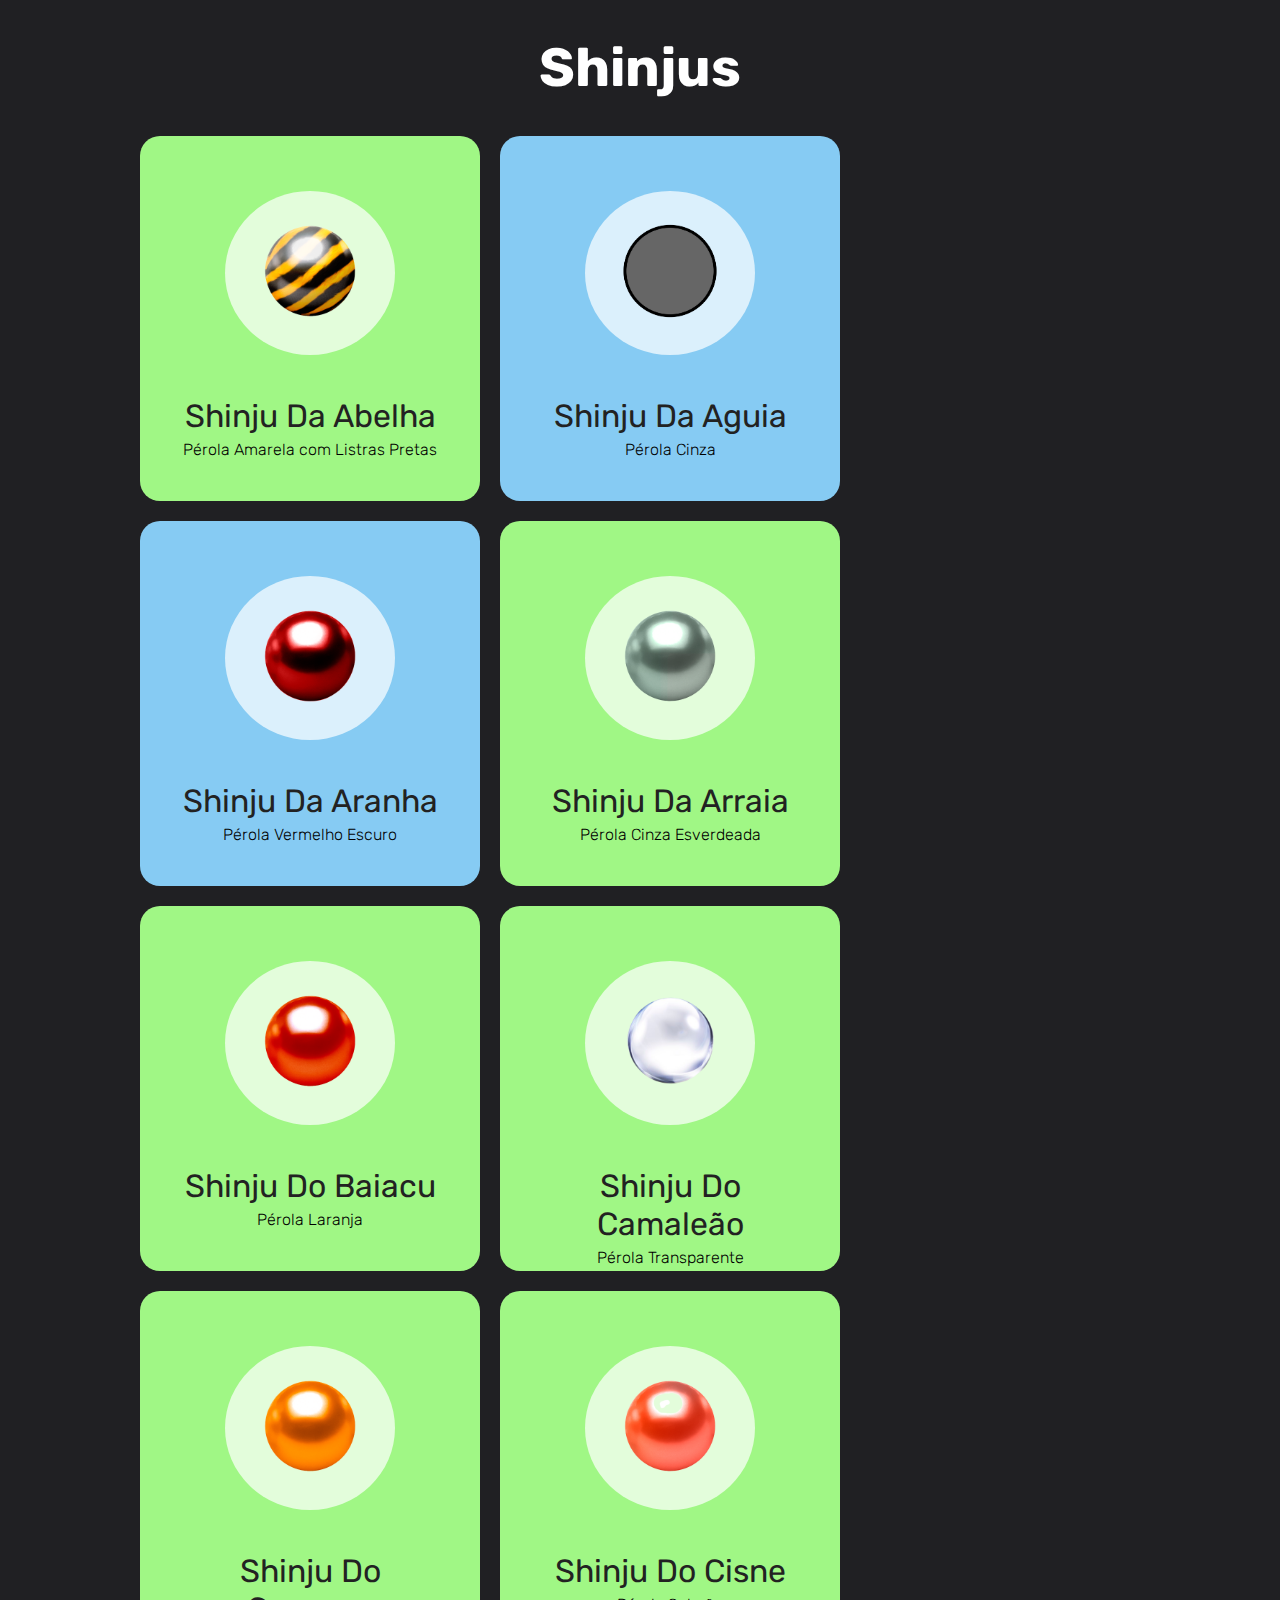
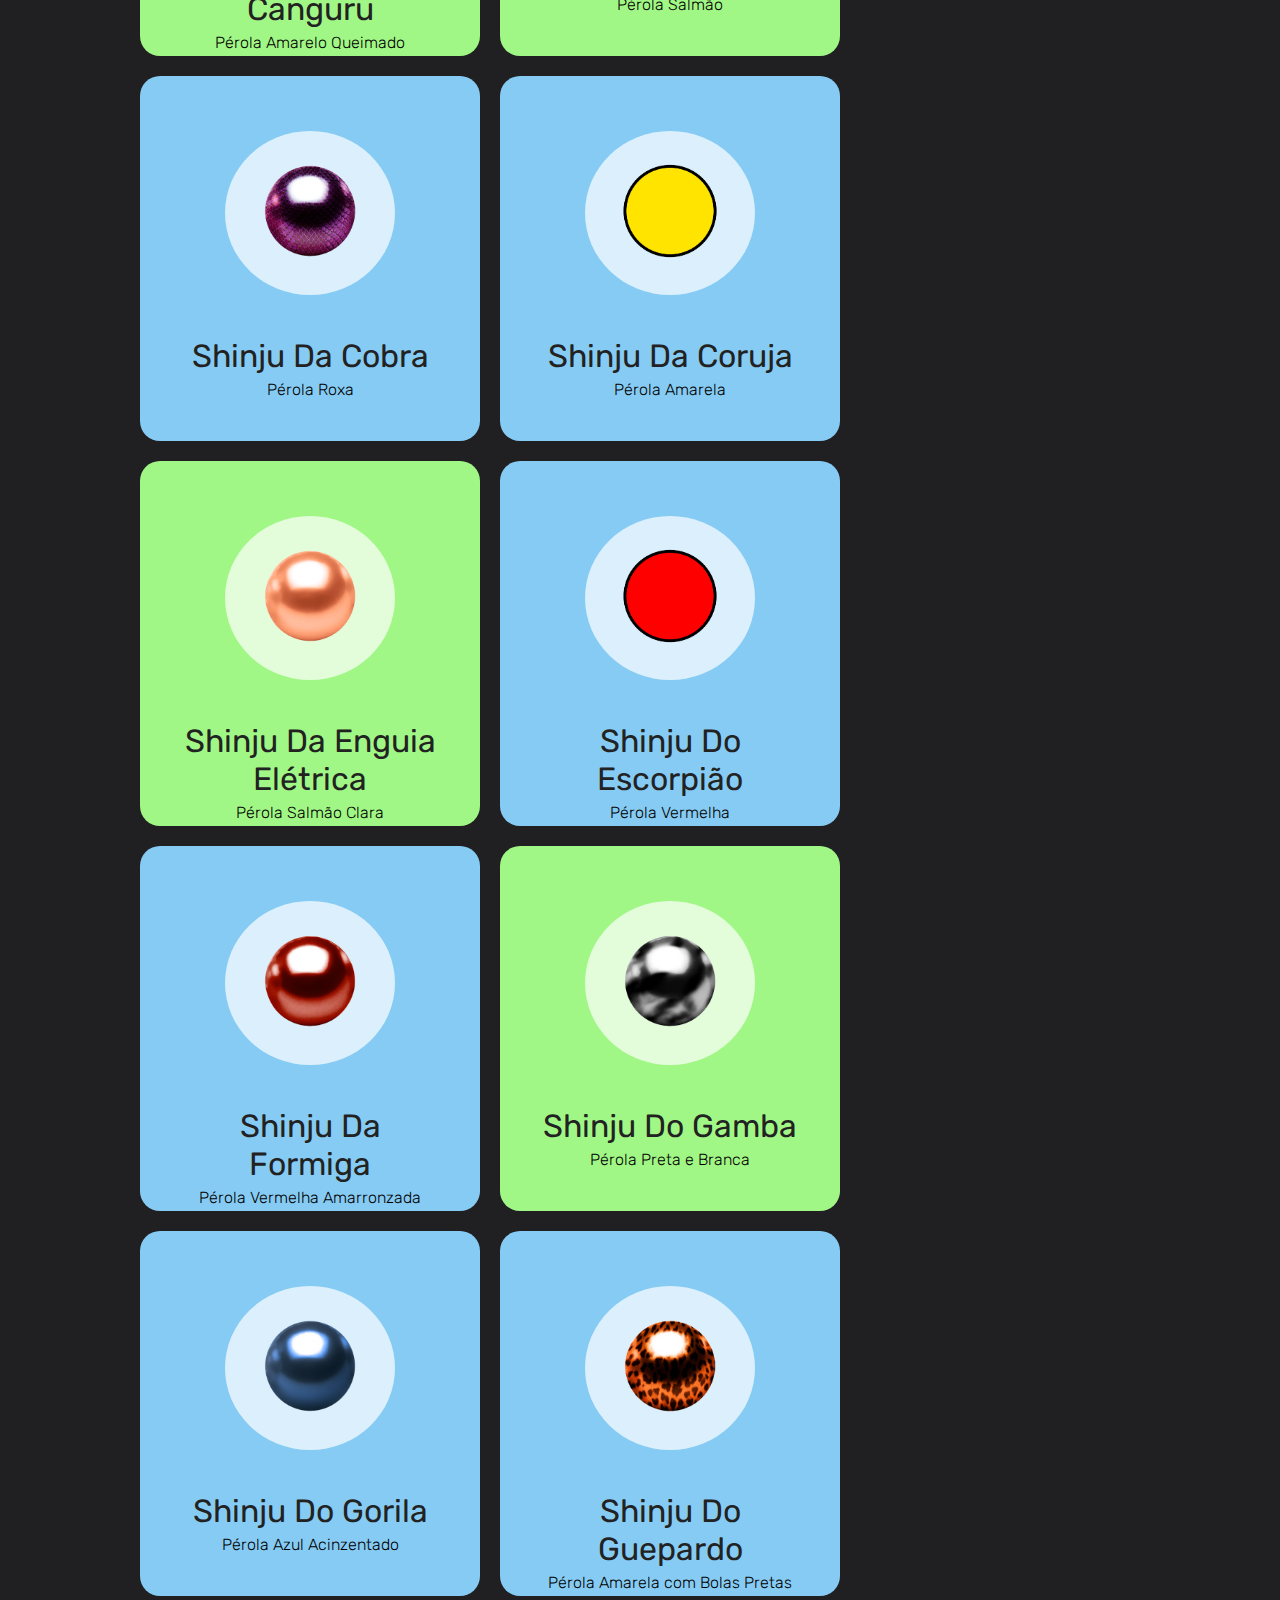
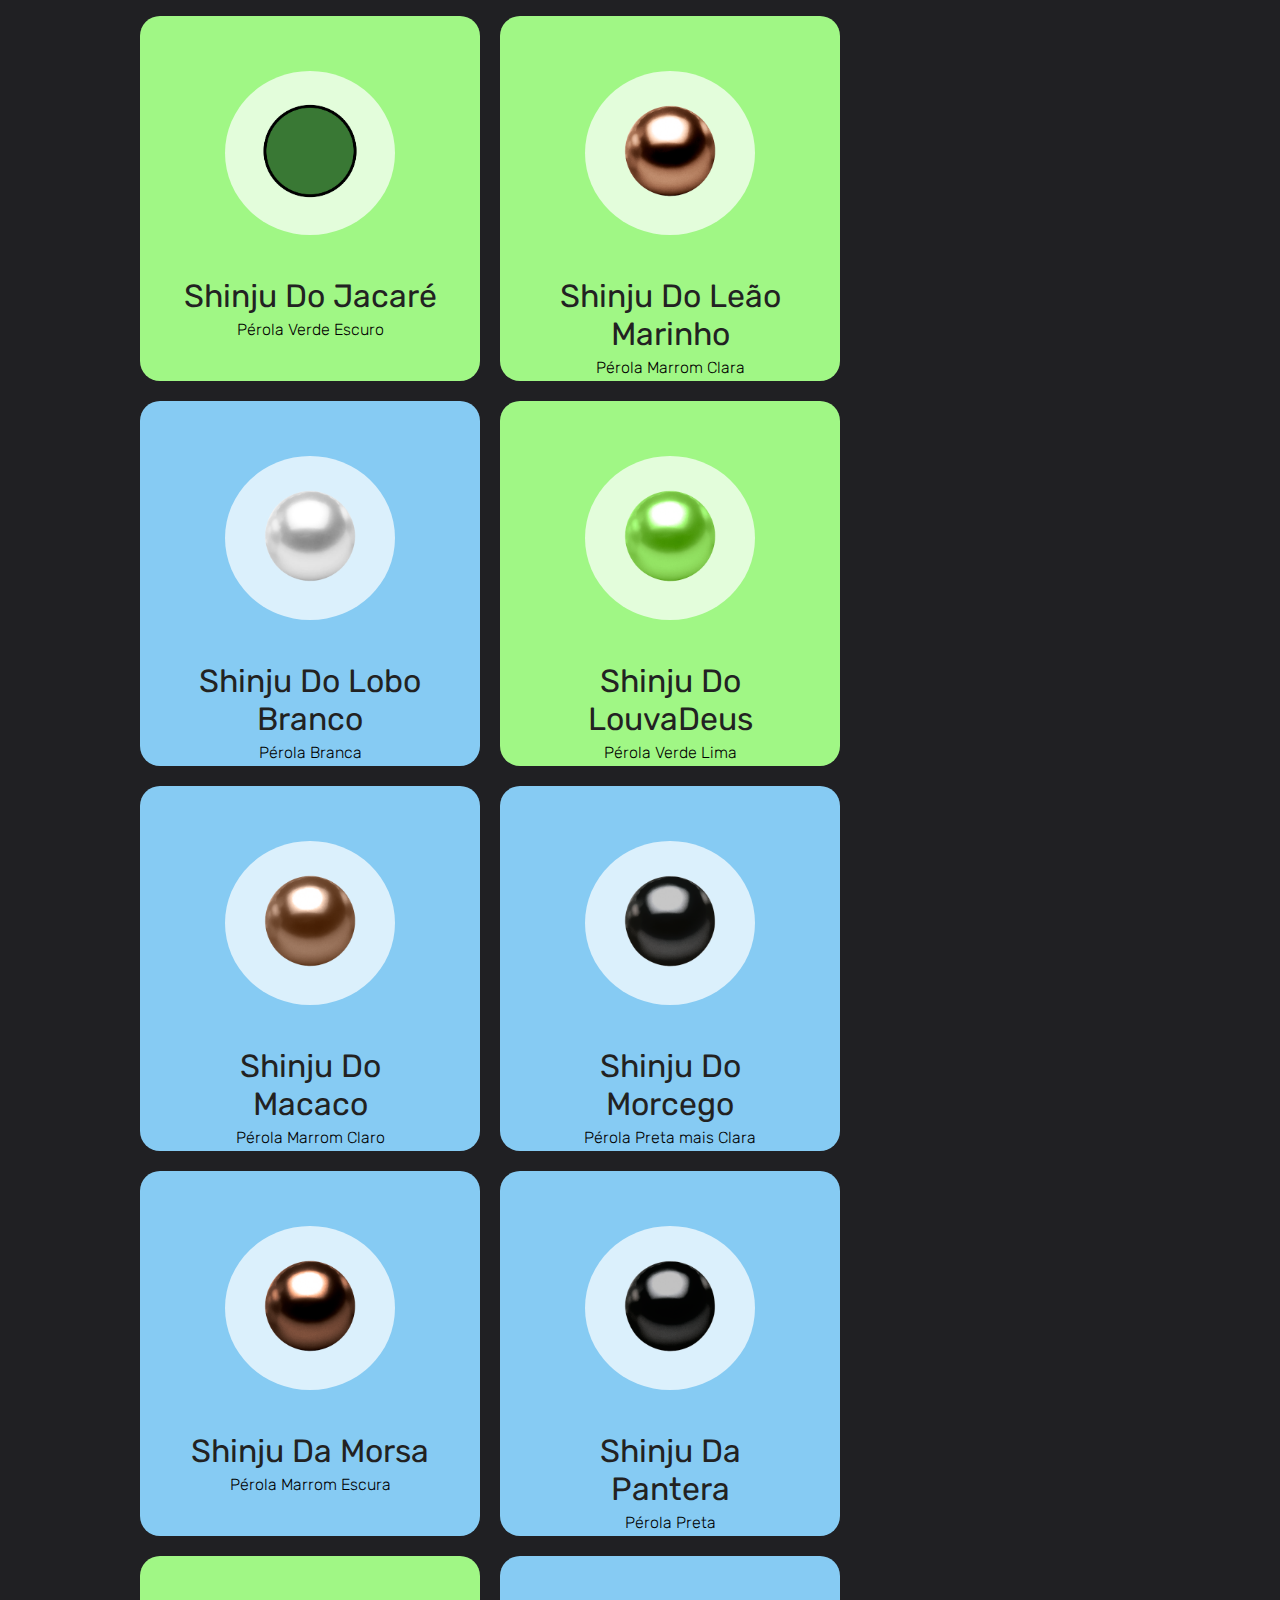
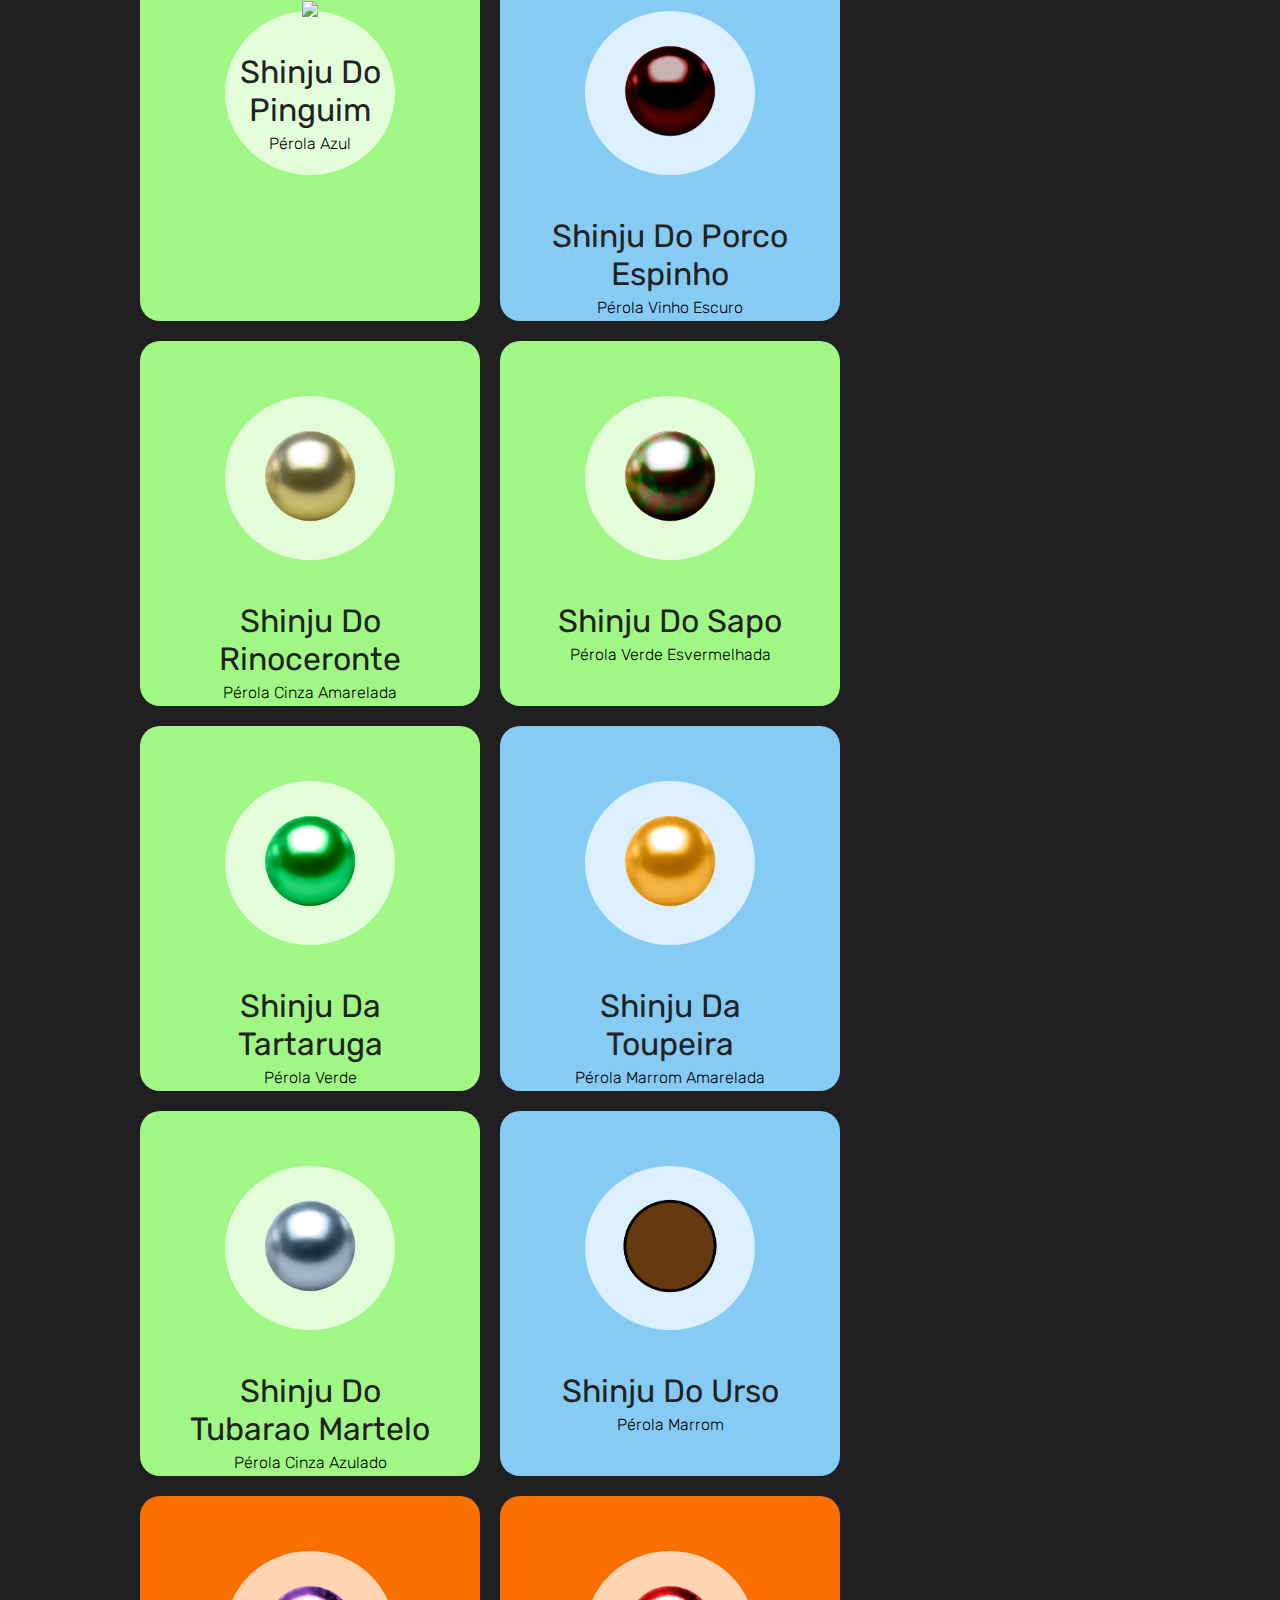
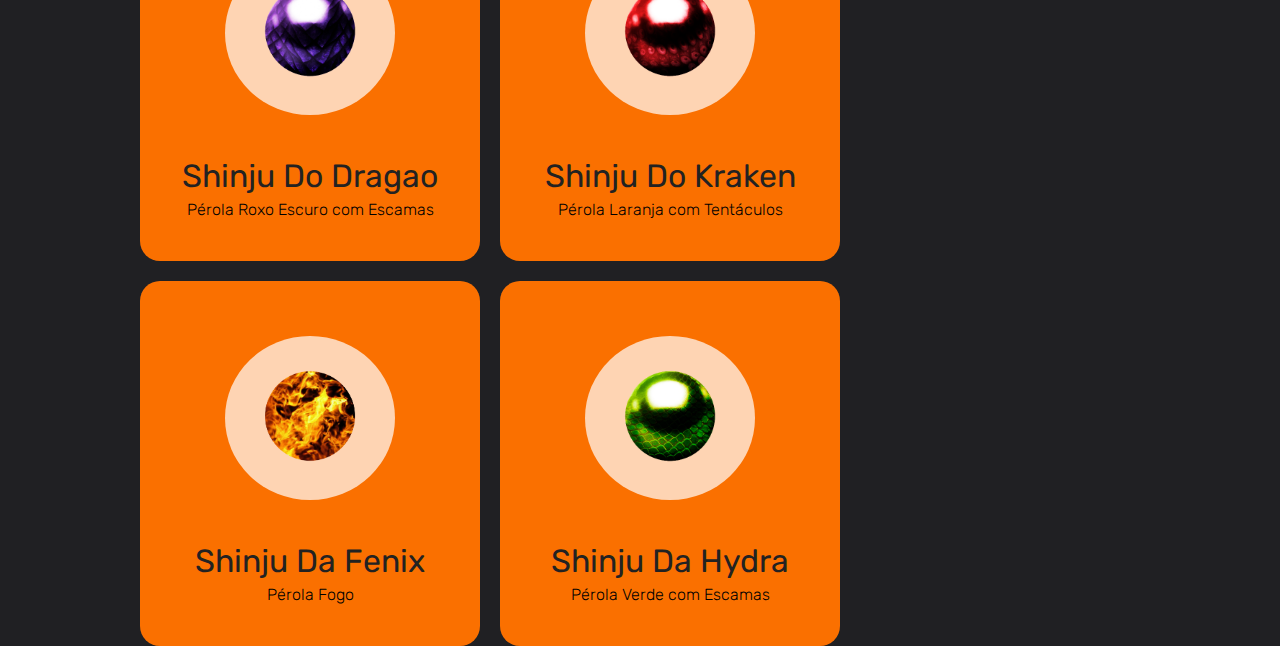
==== commit 16c370d7: "atualização" ====
--- a/index.html
+++ b/index.html
@@ -240,13 +240,13 @@
                     <h2> Pérola Amarela com listras Pretas<br></h2>
                 </div>
                 <div><br><br><br><br>
-                <p>6m de deslocamento de vôo
-                    Acertar: proficiência+destreza+2<br>
-                    Dano: 1d4 + destreza + 3<br>          
-                    Ao acertar um ataque, o dano se torna contínuo venenoso e necrótico, repetindo 1d4 de rodadas<br>      
-                    - Você não precisa realizar o ataque, apenas rolar o dano. Caso ataque novamente,
+                <p> •6m de deslocamento de vôo<br>
+                    •Acertar: proficiência+destreza+2<br>
+                    •Dano: 1d4 + destreza + 3<br>    
+                    •Ao acertar um ataque, o dano se torna contínuo venenoso e necrótico, repetindo 1d4 de rodadas<br>    
+                    •- Você não precisa realizar o ataque, apenas rolar o dano. Caso ataque novamente,
                     é zerado o número de rodadas e você pode rolar o d4 de rodadas novamente. <br>
-                    - Se for um ataque crítico, todos os ataques contínuos subsequentes serão críticos</p>
+                    •- Se for um ataque crítico, todos os ataques contínuos subsequentes serão críticos</p>
                 </div>      
                     <div class="modal-img">        
                         <img src="Imagens/Abelha.png"> </img>
@@ -265,11 +265,12 @@
                 </div>
                 <div><br><br><br><br>
                     <p>Você ganha a visão aguçada da águia. <br>
-                        Você pode ver até 5 quilômetros de distância sem dificuldade, <br>
-                        podendo diferenciar os menores detalhes como se estivesse olhando para algo a não mais do que 30 metros de você.<br>
+                        Você pode ver até 5 quilômetros de distância sem dificuldade, 
+                        podendo diferenciar os menores detalhes como se estivesse olhando
+                        para algo a não mais do que 30 metros de você.<br>
                         Além disso, a penumbra não impõe desvantagem nos seus testes de Sabedoria (Percepção).<br>
                         Deslocamento de vôo 18m<br>
-                        Vantagens em ataques a distância
+                        Vantagens em ataques a distância.
                     </p>
                 </div>      
                 <div class="modal-img">   
@@ -281,22 +282,23 @@
             </div>
         </div>
 
-        <div id="modalAranha" class="modal-containerP">
+        <div id="modalAranha" class="modal-containerM">
             <div class="modal">
                 <button class="fechar">X</button>
                 <div><h3>Shinju da Aranha<br></h3>
                      <h2> Pérola Vermelho Escuro<br></h2>
                 </div>
                 <div><br><br><br><br><br>      <br> 
-                    <p>O portador recebe a habilidade de se mover para cima, para baixo e através de superfícies verticais
-                        e de cabeça para baixo pelos tetos, enquanto deixa suas mãos livres.<br> O alvo também ganha deslocamento
-                        de escalada igual a seu deslocamento de caminhada.<br>
+                    <p> O portador recebe a habilidade de se mover para cima, para baixo e através de superfícies verticais
+                        e de cabeça para baixo pelos tetos, enquanto deixa suas mãos livres.<br> 
+                        O alvo também ganha deslocamento de escalada igual a seu deslocamento de caminhada.<br>
                         O portador ignora as restrições de movimento causadas pela teia.<br>       
                         Ataque com Arma à Distância:<br>     
                         Alcance 60/180, um alvo.<br>     
                         Acertar: Proficiência + Destreza + 2<br>           
-                        Dano: 1d6+Destreza+2 de dano de concussão e o alvo é impedido por teia. Com uma ação, a criatura impedida<br>
-                        pode fazer um teste de Força (CD 8 + modificador de sabedoria + Proficiência), escapando da teia em um sucesso. O efeito termina se a teia for destruída.  <br>                   
+                        Dano: 1d6+Destreza+2 de dano de concussão e o alvo é impedido por teia. Com uma ação, a criatura impedida
+                        pode fazer um teste de Força (CD 8 + modificador de sabedoria + Proficiência), escapando da teia em um sucesso.<br>
+                        O efeito termina se a teia for destruída.    <br>                
                         A teia tem CA 10, 10 pontos de vida, resistência a dano de concussão e imunidade a veneno e dano psíquico.<br>    
                         Ataque com Arma à Distância:<br>
                         Alcance 60/180, um alvo. <br>
@@ -322,7 +324,7 @@
                 </div>
                 <div>
                     <p><br><br><br><br>
-                        Essa shinju lhe oferece uma espada que você pode invocar por meio de uma ação bônus, caso esteja desarmado,<br>
+                        Essa shinju lhe oferece uma espada que você pode invocar por meio de uma ação bônus, caso esteja desarmado,
                         pode realizar um ataque com ela causando 1d8 + o dano mágico dela (2) somando ainda o modificador de força (x)<br>
                         Ataque: Proficiência (x) + 4 (caso tenha invocado ela pela primeira vez) +2 contínuo<br>
                         Dano: 1d8 + 2 dano mágico + força<br>
@@ -353,15 +355,15 @@
                         Eles são armas naturais que você pode usar para fazer ataques desarmados, mas funcionam como mágicos para superar qualquer desvantagem.<br>
                         Você pode expandir apenas uma parte específica do seu corpo, como o seu braço.                       <br>                  
                         Acertar: Proficiência + Força                        <br>
-                        Dano: Perfurante e de concusao, 1d12 +                        <br>
-                        seu modificador de força                                      <br>           
+                        Dano: Perfurante e de concusao, 1d12 + seu modificador de força <br>           
                         Você ganha um bônus de +1 em sua CA enquanto não estiver usando armaduras.<br>
-                        Com uma ação, você pode fazer com que seu corpo se expanda e brotem os espinhos detodo o seu corpo. Você causa 2d12 + modificador de força,<br>
-                         de dano perfurante a qualquer criatura que esteja a 1,5m de você.<br>
-                         A criatura é arremessada a 1,5m e deve realizar um teste de força CD 8+proficiência+modificador de sabedoria. Caso o resultado seja -10 a sua CD, ele está caído.   <br>                  
+                        Com uma ação, você pode fazer com que seu corpo se expanda e brotem os espinhos detodo o seu corpo.<br> 
+                        Você causa 2d12 + modificador de força,de dano perfurante a qualquer criatura que esteja a 1,5m de você.<br>
+                        A criatura é arremessada a 1,5m e deve realizar um teste de força CD 8+proficiência+modificador de sabedoria.<br> 
+                        Caso o resultado seja -10 a sua CD, ele está caído. <br>                    
                         Ao acertar um ataque, o dano se torna contínuo venenoso e necrótico, repetindo 1d4 de rodadas (1d4 venenoso + força + 3)                   <br>                            
                         - Você não precisa realizar o ataque, apenas rolar o dano. Caso ataque novamente, é zerado o número de rodadas e você pode rolar o d4 de rodadas novamente.  <br>                      
-                        - Se for um ataque crítico, todos os ataques contínuos subsequentes serão críticos<br>
+                        - Se for um ataque crítico, todos os ataques contínuos subsequentes serão críticos.<br>
                     </p>
                 </div>      
                 <div class="modal-img">   
@@ -380,27 +382,26 @@
                 </div>
                 <div>
                     <p ><br><br><br><br>
-                        Essa shinju é capaz de copiar qualquer outra shinju que esteja a um raio de<br> 
+                        Essa shinju é capaz de copiar qualquer outra shinju que esteja a um raio de 
                         12 metros,ela também pode deixar seu portador invisível. <br>
                         Você pode copiar um número de shinjus igual ao seu modificador de sabedoria. <br>
                         Para fazer isso você deve realizar um teste de concentração.<br>
-                        Você pode repetir um teste falho uma vez a cada descanso curto. Ao copiar a<br> 
-                        shinju, ela fica copiada até você liberar a energia. <br>
-                        Seus números modificadores funcionam como slots, se todos os slots<br>
+                        Você pode repetir um teste falho uma vez a cada descanso curto.<br>  
+                        Ao copiar a shinju, ela fica copiada até você liberar a energia. <br>
+                        Seus números modificadores funcionam como slots, se todos os slots
                         estiverem ocupados,você pode liberar a energia de um. <br>
-                        Caso libere a energia de uma shinju, ela só poderá ser copiada novamente<br>
-                        depois de 1d6 de dias.<br>
+                        Caso libere a energia de uma shinju, ela só poderá ser copiada novamente depois de 1d6 de dias.<br>
                         Cargas (Modificador de Sabedoria)<br>
                         Invisibilidade (1 carga)<br>
-                        Qualquer coisa que o portador esteja vestindo ou carregando fica invisível<br>
+                        Qualquer coisa que o portador esteja vestindo ou carregando fica invisível
                         enquanto estiver em sua posse. <br>
                         Essa invisibilidade termina caso você seja algo de um ataque ou conjure uma magia. <br>
-                        (Você pode gastar uma carga a mais dessa shinju caso esteja em contato com outro alvo,<br>
+                        (Você pode gastar uma carga a mais dessa shinju caso esteja em contato com outro alvo,
                         podendo estender o efeito à ela)<br>
                         Invisibilidade maior (3 cargas)<br>
-                        Você se torna invisível, qualquer coisa que estiver vestindo ou carregando<br>
+                        Você se torna invisível, qualquer coisa que estiver vestindo ou carregando
                         fica invisível enquanto estiver em sua posse. <br>
-                        (Você usar essa propriedade da shinju caso esteja em contato com outro alvo,<br>
+                        (Você usar essa propriedade da shinju caso esteja em contato com outro alvo,
                         podendo estender o efeito à ela)<br>
                     </p>
                 </div>      
@@ -423,8 +424,8 @@
                         Ataque desarmado: <br>
                         Acertar: Destreza + Proficiência<br>
                         Dano: 2d6 + Destreza + 3<br>
-                        Sempre que acertar um ataque desarmado, você pode realizar um chute como uma ação bônus<br>
-                         (Pode usar um número de vezes igual ao seu modificador de sabedoria)<br>
+                        Sempre que acertar um ataque desarmado, você pode realizar um chute como uma ação bônus
+                        (Pode usar um número de vezes igual ao seu modificador de sabedoria)<br>
                         Crítico: Quebra o osso do adversário e ele tem desvantagem no próximo ataque<br>
                         Seu salto é dobrado<br>
                     </p>
@@ -444,11 +445,11 @@
                      <h2> Pérola Salmão<br></h2>
                 </div>
                 <div>
-                    <p><br><br><br><br><br>      <br> <br>      <br> 
+                    <p><br><br><br><br><br>      <br> <br>      
                         Ao estabilizar uma criatura morrendo, a criatura recupera 1 ponto de vida, ao invés disso. <br>
                         Com uma ação bônus, você pode tocar em uma criatura e restaurar 5d10 + X pontos de vida (X = Seu modificador de sabedoria) <br>
                         mais uma quantidade de pontos de vida adicionais igual ao número total de Dados de Vida da criatura. <br>
-                        A criatura não pode recuperar pontos de vida através dessa habilidade novamente até ter terminado um descanso curto ou longo. <br>
+                        A criatura não pode recuperar pontos de vida através dessa habilidade novamente até ter terminado um descanso curto ou longo.
                         (O usuário pode usar nele mesmo)<br>
                         Você pode curar 1d6 de vida com uma ação bônus um número de vezes igual ao seu modificador de sabedoria. <br>
                         Pode usar dessa propriedade completa ou dividir em partes. <br>
@@ -470,7 +471,7 @@
                 </div>
             </div>
         </div>
-        <div id="modalCobra" class="modal-containerM">
+        <div id="modalCobra" class="modal-containerG">
             <div class="modal">
                 <button class="fechar">X</button>
                 <div><h3>Shinju da Cobra<br></h3>
@@ -479,7 +480,7 @@
                 <div>
                     <p><br>      <br> 
                         Acertar: Proficiência+Força, alcance 1,5 m, uma criatura. <br>
-                        Dano: 1d8 + força de dano de concussão e o alvo está agarrado. Até o agarrão terminar,<br>
+                        Dano: 1d8 + força de dano de concussão e o alvo está agarrado. Até o agarrão terminar,
                         a criatura estará impedida e a cobra não poderá constringir outro alvo.                       <br>
                         Se o alvo não conseguir se soltar, você pode rolar o dano sem acertar a CA dele           <br>                                
                         Percepção às cegas 9m                                           <br>
@@ -488,24 +489,28 @@
                         Rajada de veneno:<br>
                         Você ergue sua mão em direção de uma criatura que você possa ver, dentro do alcance e projeta um sopro de gás tóxico da sua palma.<br>
                         A criatura deve ser bem sucedida num salvaguarda de Constituição ou sofrerá 1d12 de dano venenoso.<br>
-                        O dano dessa magia aumenta em 1d12 quando você alcança o 5° nível (2d12), 11° nível (3d12) e 17° nível (4d12).<br>
+                        O dano dessa magia aumenta em 1d12 quando você alcança o 5° nível (2d12), 11° nível (3d12) e 17° nível (4d12).<br><br>
                         Nível 1:<br>
                         Detectar veneno ou doença:<br>
                         Pela duração, você sente a presença e localização de venenos, criaturas venenosas e doenças a até 9 metros de você. <br>
                         Você também identifica o tipo de veneno, criatura venenosa ou doença em cada caso.<br>
-                        A magia pode penetrar a maioria das barreiras, mas é bloqueada por 30 centímetros de rocha, 2,5 centímetros de metal comum,<br>
-                        uma fina camada de chumbo, ou 90 centímetros de madeira ou terra.<br>
+                        A magia pode penetrar a maioria das barreiras, mas é bloqueada por 30 centímetros de rocha, 2,5 centímetros de metal comum,
+                        uma fina camada de chumbo, ou 90 centímetros de madeira ou terra.<br><br>
                         Nível 2:<br>
                         Proteção contra veneno:<br>
-                        Você toca uma criatura. Se ela estiver envenenada, você neutraliza o veneno. Se mais de um veneno estiver afligindo o alvo, <br>
+                        Você toca uma criatura. Se ela estiver envenenada, você neutraliza o veneno. <br>
+                        Se mais de um veneno estiver afligindo o alvo, <br>
                         você neutraliza um veneno, que você saiba estar presente, ou neutraliza um aleatório.<br>
-                        Pela duração, o alvo terá vantagem em testes de resistência para não envenenado e terá resistência a dano venenoso.<br>
+                        Pela duração, o alvo terá vantagem em testes de resistência para não envenenado e terá resistência a dano venenoso.<br><br>
                         Nível 6:<br>
                         Doença plena:<br>
-                        Você introduz uma doença virulenta em uma criatura que você puder ver, dentro do alcance. O alvo deve realizar um salvaguarda de Constituição.<br>
+                        Você introduz uma doença virulenta em uma criatura que você puder ver, dentro do alcance. <br>
+                        O alvo deve realizar um salvaguarda de Constituição.<br>
                         Se falhar na resistência, ele sofre 14d6 de dano necrótico ou metade desse dano se obtiver sucesso na resistência. <br>
-                        O dano não pode reduzir os pontos de vida do alvo abaixo de 1. Se o alvo falhar no salvaguarda, seu máximo de pontos de vida é reduzidos <br>
-                        por 1 hora em uma quantidade igual ao dano necrótico causado. Qualquer efeito que remova uma doença permitirá que o máximo de pontos de vida <br>
+                        O dano não pode reduzir os pontos de vida do alvo abaixo de 1. <br>
+                        Se o alvo falhar no salvaguarda, seu máximo de pontos de vida é reduzidos 
+                        por 1 hora em uma quantidade igual ao dano necrótico causado. <br>
+                        Qualquer efeito que remova uma doença permitirá que o máximo de pontos de vida <br>
                         do alvo volte ao normal antes do período indicado.<br>
                     </p>
                 </div>      
@@ -545,7 +550,7 @@
                 </div>
             </div>
         </div>
-        <div id="modalEnguia" class="modal-containerG">
+        <div id="modalEnguia" class="modal-containerGG">
             <div class="modal">
                 <button class="fechar">X</button>
                 <div><h3>Shinju do Enguia<br></h3>
@@ -558,39 +563,55 @@
 
                         Constrição: <br>
                         Acertar: Proficiência+Força, alcance 1,5 m, uma criatura. <br>
-                        Dano: 1d8 + força de dano de concussão e o alvo está agarrado. Até o agarrão terminar, a criatura estará impedida e a cobra não poderá constringir outro alvo.<br>
+                        Dano: 1d8 + força de dano de concussão e o alvo está agarrado. <br>
+                        Até o agarrão terminar, a criatura estará impedida e a cobra não poderá constringir outro alvo.<br>
                         Se o alvo não conseguir se soltar, você pode rolar o dano sem acertar a CA dele<br>
-                        A quantidade de vezes que você pode usar as magias escala de acordo com os espaços de magia para o Druida<br>
+                        A quantidade de vezes que você pode usar as magias escala de acordo com os espaços de magia para o Druida<br><br>
                         Truques:<br>
-                        - Você cria um açoite de energia elétrica que golpeia uma criatura, à sua escolha, que você possa ver, dentro do alcance. O alvo deve ser bem sucedido num teste<br>
-                        de resistência de Força ou será puxado até 3 metros [10 feet] em linha reta na sua direção e então, sofrerá 1d8 de dano elétrico se estiver a até 1,5 metro [5 feet] de você.<br>
+                        - Você cria um açoite de energia elétrica que golpeia uma criatura, à sua escolha, que você possa ver, dentro do alcance. <br>
+                        O alvo deve ser bem sucedido num teste de resistência de Força ou será puxado até 3 metros [10 feet] em linha reta na sua direção e então, 
+                        sofrerá 1d8 de dano elétrico se estiver a até 1,5 metro [5 feet] de você.<br>
                         O dano dessa magia aumenta em 1d8 quando você alcança o 5° nível (2d8), 11° nível (3d8) e 17° nível (4d8).<br>
-                        - Eletricidade surge da sua mão para transmitir um choque em uma criatura que você tentar tocar. Faça um ataque corpo-a-corpo com magia contra o alvo. Você tem vantagem na jogada<br>
-                        de ataque se o alvo estiver vestindo qualquer armadura de metal. Se atingir, o alvo sofre 1d8 de dano elétrico e não pode usar reações até o início do próximo turno dele.<br>
-                        O dano da magia aumenta em 1d8 quando você alcança o 5° nível (2d8), 11° nível (3d8) e 17° nível (4d8).<br>
+                        - Eletricidade surge da sua mão para transmitir um choque em uma criatura que você tentar tocar.<br>
+                        Faça um ataque corpo-a-corpo com magia contra o alvo.<br>
+                        Você tem vantagem na jogada de ataque se o alvo estiver vestindo qualquer armadura de metal. Se atingir, o alvo sofre 1d8 de dano 
+                        elétrico e não pode usar reações até o início do próximo turno dele.<br>
+                        O dano da magia aumenta em 1d8 quando você alcança o 5° nível (2d8), 11° nível (3d8) e 17° nível (4d8).<br><br>
                         Nível 3:<br>
                         (Concentração, Alcance 18m)<br>
-                        - Seu corpo começa a ser envolto por raios, cada criatura que você deseje atingir deve realizar um teste de resistência de Destreza. Uma criatura sofre 3d10 de dano elétrico se falhar no teste,<br>
-                        ou metade desse dano se passar. Em cada um dos seus turnos, até a magia acabar (10min), você pode usar sua ação para arremessar um raio novamente.<br>
-                        Se você estiver a céu aberto em condições tempestuosas quando conjurar essa habilidade, você receberá uma descarga de energia, e sob tais condições, o dano da magia aumenta em 1d10.<br>
-                        Em Níveis Superiores. Se você conjurar essa magia usando um espaço de magia de 4° nível ou superior, o dano aumenta em 1d10 para cada nível do espaço acima do 3°.<br>
-                        - Da próxima vez que você realizar um ataque com uma arma à distância, a munição da arma ou a própria arma, se ela for uma arma de arremesso, se envolve por raios. Realize uma jogada de ataque normal.<br>
+                        - Seu corpo começa a ser envolto por raios, cada criatura que você deseje atingir deve realizar um teste de resistência de Destreza.
+                        Uma criatura sofre 3d10 de dano elétrico se falhar no teste,ou metade desse dano se passar. Em cada um dos seus turnos, até a magia acabar (10min),
+                        você pode usar sua ação para arremessar um raio novamente.<br>
+                        Se você estiver a céu aberto em condições tempestuosas quando conjurar essa habilidade, você receberá uma descarga de energia,
+                        e sob tais condições, o dano da magia aumenta em 1d10.<br>
+                        Em Níveis Superiores. Se você conjurar essa magia usando um espaço de magia de 4° nível ou superior, o dano aumenta em 1d10 
+                        para cada nível do espaço acima do 3°.<br>
+                        - Da próxima vez que você realizar um ataque com uma arma à distância, a munição da arma ou a própria arma, se ela for uma arma 
+                        de arremesso, se envolve por raios. Realize uma jogada de ataque normal.<br>
                         O alvo sofre 4d8 de dano elétrico se atingir ou metade desse dano se errar, ao invés do dano normal da arma.<br>
-                        Independentemente de você acertar ou errar, cada criatura a até 3 metros do alvo deve realizar um teste de resistência de Destreza. Cada uma dessas criaturas sofre 2d8 de dano elétrico se falhar<br>
+                        Independentemente de você acertar ou errar, cada criatura a até 3 metros do alvo deve realizar um teste de resistência de Destreza.
+                        Cada uma dessas criaturas sofre 2d8 de dano elétrico se falhar<br>
                         na resistência ou metade desse dano se obtiver sucesso.<br>
-                        Em Níveis Superiores. Quando você conjurar essa magia usando um espaço de magia de 4° nível ou superior, o dano de ambos os efeitos da magia aumenta em 1d8 para cada nível do espaço acima do 3°.<br>
+                        Em Níveis Superiores. Quando você conjurar essa magia usando um espaço de magia de 4° nível ou superior, 
+                        o dano de ambos os efeitos da magia aumenta em 1d8 para cada nível do espaço acima do 3°.<br>
                         - Um relâmpago forma uma linha de 30 metros [100 feet] de comprimento e 1,5 metro [5 feet] de largura que é disparado por você em uma direção, à sua escolha. 
                         Cada criatura na linha deve realizar um teste de resistência de Destreza. <br>
                         Uma criatura sofre 8d6 de dano elétrico se falhar na resistência ou metade desse dano se obtiver sucesso.<br>
                         O relâmpago incendeia objetos inflamáveis na área que não estejam sendo vestidos ou carregados.<br>
-                        Em Níveis Superiores. Quando você conjurar essa magia usando um espaço de magia de 4° nível ou superior, o dano aumenta em 1d6 para cada nível do espaço acima do 3°.<br>
-                        - Uma esfera de 6 metros [20 feet] de raio de ar rodopiante surge do nada, centrada em você. A esfera permanece pela duração (concentração de 1min) da magia. Cada criatura na esfera<br>
-                        quando ela aparece ou que termine seu turno nela, deve ser bem sucedida num teste de resistência de destreza ou sofrerá 2d6 de dano de elétrico. Até acabar, você pode usar<br>
+                        Em Níveis Superiores. Quando você conjurar essa magia usando um espaço de magia de 4° nível ou superior,
+                        o dano aumenta em 1d6 para cada nível do espaço acima do 3°.<br>
+                        - Uma esfera de 6 metros [20 feet] de raio de ar rodopiante surge do nada, centrada em você.
+                        A esfera permanece pela duração (concentração de 1min) da magia. Cada criatura na esfera<br>
+                        quando ela aparece ou que termine seu turno nela, deve ser bem sucedida num teste de resistência de destreza ou sofrerá 2d6 de dano de elétrico.
+                        Até acabar, você pode usar<br>
                         uma ação bônus em cada um dos seus turnos para fazer com que um relâmpago salte do centro da esfera em direção de uma criatura, à sua escolha, a até<br>
-                        18 metros [60 feet] do centro. Faça um ataque à distância com magia. Você tem vantagem na jogada de ataque se o alvo estiver dentro da esfera. Se atingir, o alvo sofre 4d6 de dano elétrico.<br>
-                        Em Níveis Superiores. Quando você conjura essa magia usando um espaço de magia de 5° nível ou superior, o dano dos seus efeitos aumenta em 1d6 para cada nível do espaço acima do 4°.<br>
+                        18 metros [60 feet] do centro. Faça um ataque à distância com magia. Você tem vantagem na jogada de ataque se o alvo estiver dentro da esfera. Se atingir,
+                        o alvo sofre 4d6 de dano elétrico.<br>
+                        Em Níveis Superiores. Quando você conjura essa magia usando um espaço de magia de 5° nível ou superior,
+                        o dano dos seus efeitos aumenta em 1d6 para cada nível do espaço acima do 4°.<br><br>
                         Nível 6:<br>
-                        - Você cria um raio elétrico que atinge um alvo, à sua escolha, que você possa ver dentro do alcance. Três raios saltam do alvo para até três outros alvos, cada um a não mais de 
+                        - Você cria um raio elétrico que atinge um alvo, à sua escolha, que você possa ver dentro do alcance.
+                         Três raios saltam do alvo para até três outros alvos, cada um a não mais de 
                         9 metros [30 feet] do alvo primário.<br>
                         Um alvo pode ser uma criatura ou um objeto e só pode ser alvo de um único desses raios.<br>
                         Um alvo deve realizar um teste de resistência de Destreza. O alvo sofre 10d8 de dano elétrico se falhar no teste ou metade desse dano se for bem sucedido.<br>
@@ -620,7 +641,7 @@
                         O portador dessa shinju pode projetar uma aura de rabo de escorpião, podendo atacar com ela usando sua ação bônus <br>
                         Ataque Corpo a Corpo com Arma: <br>
                         Proficiência + Força para acertar, alcance 1,5 m, uma criatura. <br>
-                        Dano: 1d10 + 2 + força de dano perfurante, e o alvo deve fazer um teste de resistência de Constituição CD 8+modificador de sabedoria+proficiência ,<br>
+                        Dano: 1d10 + 2 + força de dano perfurante, e o alvo deve fazer um teste de resistência de Constituição CD 8+modificador de sabedoria+proficiência ,
                         sofrendo 4d10 de dano de veneno se falhar na resistência, ou metade desse dano se obtiver sucesso.<br>
                     </p>
                 </div>      
@@ -644,7 +665,7 @@
                         Vantagem em testes de Sabedoria (Percepção) que dependem do cheiro.<br> 
                         Seus ataques causam 1d4 de dano extra.<br> 
                         Cargas (Modificador de Sabedoria):<br> 
-                        Se você passar em um teste de força que te dê dano pela metade, <br> 
+                        Se você passar em um teste de força que te dê dano pela metade, 
                         pode gastar essa carga para tomar metade da metade do dano, deve ser usado antes de rolar o dado (1 carga) <br> 
                         Voce ganha vantagens em testes de resistência de força (1 Carga)<br> 
                         Você pode escolher passar em um teste de força, mas antes de rolar o dado (2 cargas) <br> 
@@ -668,7 +689,7 @@
                 </div>
                 <div>
                     <p><br> <br>      <br>      <br>   <br>      <br>                          
-                        Você cria uma manopla com tubos que estão saindo do seu corpo<br>      
+                        Você cria uma manopla com tubos que estão saindo do seu corpo      
                         Você é capaz de criar uma nuvem de gás que adquire a propriedade da substância que você desejar<br>      
                     </p>
                 </div>      
@@ -718,20 +739,22 @@
 
                         Deslocamento: 21m                    
                         O portador desta shinju pode detectar oponentes a até 9 metros pelo olfato.              <br>            
-                        Se o oponente estiver contra o vento, o alcance aumenta para 18 metros; se estiver a favor do vento,<br> 
-                        cai para 4,5 metros.Odores fortes, como fumaça ou lixo podre, podem ser detectados em duas vezes os intervalos mencionados acima. Aromas avassaladores,<br> 
-                        como almíscar de gambá ou fedor troglodita, podem ser detectados na faixa normal tripla.                                <br>           
+                        Se o oponente estiver contra o vento, o alcance aumenta para 18 metros; se estiver a favor do vento, 
+                        cai para 4,5 metros.Odores fortes, como fumaça ou lixo podre, podem ser detectados em duas vezes os intervalos mencionados acima.<br> 
+                        Aromas avassaladores,como almíscar de gambá ou fedor troglodita, podem ser detectados na faixa normal tripla. <br>           
                         Quando uma criatura detecta um cheiro, a localização exata da fonte não é revelada – apenas sua presença em algum lugar dentro do alcance.<br> 
                         A criatura pode realizar uma ação de movimento para observar a direção do cheiro.<br> 
                         Sempre que a criatura chegar a 1,5 metro da fonte, a criatura aponta a localização da fonte.           <br>                                 
                         Uma criatura com o talento Rastrear pode seguir rastros pelo olfato, fazendo um teste de Sabedoria (ou Sobrevivência ) para encontrar ou seguir um rastro. <br> 
-                        A CD típica para uma trilha fresca é 10 (não importa que tipo de superfície contém o cheiro). Esta CD aumenta ou diminui dependendo de quão forte é o odor,<br> 
-                        o número de criaturas e a idade da trilha. Para cada hora que a trilha estiver fria, a CD aumenta em 2.<br> 
-                        A habilidade segue as regras do talento Rastrear. Criaturas rastreadas por cheiro ignoram os efeitos das condições da superfície e baixa visibilidade.  <br>                                              
-                        A água, principalmente a água corrente, arruína uma trilha para criaturas que respiram ar. Criaturas que respiram água que têm a habilidade de cheiro,<br> 
-                        no entanto, podem usá-la facilmente na água.<br> 
-                        Odores falsos e poderosos podem mascarar facilmente outros aromas. A presença de tal odor estraga completamente a <br> 
-                        capacidade de detectar ou identificar corretamente as criaturas, <br> 
+                        A CD típica para uma trilha fresca é 10 (não importa que tipo de superfície contém o cheiro). <br>
+                        Esta CD aumenta ou diminui dependendo de quão forte é o odor,o número de criaturas e a idade da trilha.<br>
+                        Para cada hora que a trilha estiver fria, a CD aumenta em 2.<br> 
+                        A habilidade segue as regras do talento Rastrear. <br>
+                        Criaturas rastreadas por cheiro ignoram os efeitos das condições da superfície e baixa visibilidade.  <br>                                              
+                        A água, principalmente a água corrente, arruína uma trilha para criaturas que respiram ar. <br>
+                        Criaturas que respiram água que têm a habilidade de cheiro,no entanto, podem usá-la facilmente na água.<br> 
+                        Odores falsos e poderosos podem mascarar facilmente outros aromas.<br>
+                         A presença de tal odor estraga completamente a capacidade de detectar ou identificar corretamente as criaturas, 
                         e a CD de Sobrevivência básica para rastrear se torna 20 em vez de 10.<br> 
                         Dois ataques:                       <br> 
                         2 garras +3 corpo a corpo (1d4+2) <br> 
@@ -740,8 +763,8 @@
                         Se a tentativa falhar, o oponente não pode reagir para tentar derrubar ele.    <br> 
                         Corrida: Uma vez por hora, o portador pode se mover dez vezes sua velocidade normal (210 metros)                      <br>  
                         Brevemente envolto por umas faíscas amarelas, você se move tão rápido que parece se teletransportar a até 3 metros para<br> 
-                         um espaço desocupado que você possa ver. Você reganha o uso desse habilidade após um descanso curto ou longo. <br> 
-                         Você pode usar essa habilidade um número de vezes igual ao seu modificador de sabedoria.<br> 
+                        um espaço desocupado que você possa ver. Você reganha o uso desse habilidade após um descanso curto ou longo. <br> 
+                        Você pode usar essa habilidade um número de vezes igual ao seu modificador de sabedoria.<br> 
                         
                     </p>
                 </div>      
@@ -787,12 +810,12 @@
                 <div>
                     <p><br> <br>      <br>      <br>                            
                         Deslocamento aquático 18m<br>   
-                        Você é capaz de reduzir seus batimentos cardíacos e transferir a circulação para órgãos vitais,<br>   
-                        como cérebro e coração, podendo reduzir seu metabolismo e utilizar um oxigênio armazenado em seu sangue. (Mecanicamente, quando ativar isso,<br>   
-                        ao ficar com menos de 1 ponto de vida, você permanece em pé até levar outro dano em uma rodada subsequente) <br>   
+                        Você é capaz de reduzir seus batimentos cardíacos e transferir a circulação para órgãos vitais,   
+                        como cérebro e coração, podendo reduzir seu metabolismo e utilizar um oxigênio armazenado em seu sangue.<br>  
+                        (Mecanicamente, quando ativar isso,ao ficar com menos de 1 ponto de vida, você permanece em pé até levar outro dano em uma rodada subsequente) <br>   
                         Você só pode usar essa habilidade novamente depois de um descanso longo<br>   
                         Corpo massivo:<br>   
-                        Você consegue aumentar o seu peso um número de vezes igual ao seu modificador de sabedoria, <br>   
+                        Você consegue aumentar o seu peso um número de vezes igual ao seu modificador de sabedoria,  
                         tornando você incapaz de ser empurrado ou movido de lugar por meios físicos (1 carga, você recupera essas cargas depois de um descanso longo)<br>   
                         Atacar: Seu valor de força se torna 20 (2 cargas)<br>   
                         Força + Proficiência<br>   
@@ -818,12 +841,12 @@
                     <p><br> <br>      <br>      <br>    <br>      <br> <br>                            
                         Deslocamento 12m<br>      
                         Vantagem em testes de sabedoria (percepção) relacionados a audição e ao olfato.  <br>                                              
-                        Você pode rastrear outras criaturas enquanto estiver viajando em ritmo acelerado,<br>      
+                        Você pode rastrear outras criaturas enquanto estiver viajando em ritmo acelerado,      
                         e você pode mover-se furtivamente enquanto viajar em ritmo normal (veja o capítulo 8 para regras de ritmo de viagem).  <br>                                                  
                         Você ganha o talento rastrear <br>      
                         Você é capaz de multiplicar o seu deslocamento um número de vezes igual ao seu modificador de sabedoria.<br>      
-                        (Essa multiplicação ocorre depois de somar todos os modificadores, e dura um número de rodadas igual ao<br>      
-                         seu modificador de sabedoria) (1 carga para cada modificador)                     <br>      
+                        (Essa multiplicação ocorre depois de somar todos os modificadores, e dura um número de rodadas igual ao      
+                        seu modificador de sabedoria) (1 carga para cada modificador)                     <br>      
                         Nova ação (2 Cargas)                          <br>      
                         Patas de lobo envolvem suas mãos e funcionam como uma arma corpo à corpo.          <br>                   
                         Acertar: Proficiência + Força                        <br>      
@@ -873,9 +896,9 @@
                         Deslocamento de escalada 12m<br> 
                         Seu valor de destreza se torna 20, caso já seja, você ganha +2  <br>                     
                         Proficiência em atletismo, prestidigitação e furtividade    <br>            
-                        O portador dessa shinju pode realizar a ação Desengajar,<br> 
-                         Esquivar ou Esconder-se como uma ação bônus em cada um de seus turnos,<br> 
-                         um número de vezes igual ao seu modificador de sabedoria.<br>   
+                        O portador dessa shinju pode realizar a ação Desengajar, 
+                        Esquivar ou Esconder-se como uma ação bônus em cada um de seus turnos,
+                        um número de vezes igual ao seu modificador de sabedoria.<br>   
                     </p>
                 </div>      
                 <div class="modal-img">   
@@ -899,22 +922,25 @@
                         Deslocamento de voo 9m<br>   
                         Vantagens em testes de sabedoria (percepção) relacionados à audição<br>   
                         A quantidade de vezes que você pode usar o grito escala de acordo com os espaços de magia para o Druida<br>   
-                        Grito Sônico: (Todos os ataques são em linha reta, mas você pode usar sua ação bônus para "girar" e alterar o percurso da onda)<br>   
+                        Grito Sônico: (Todos os ataques são em linha reta, mas você pode usar sua ação bônus para "girar" e alterar o percurso da onda)<br> <br>  
                         Truque:<br>   
-                        - Você cria uma violenta explosão sonora, que pode ser ouvida a até 30 metros [100 feet] de distância. Cada criatura diferente<br>   
-                        de você a até 1,5 metro [5 feet] de você deve realizar um teste de resistência de Constituição. Se falhar na resistência, o alvo sofre 1d6 de dano trovejante.<br>   
-                        O dano da magia aumenta em 1d6 quando você alcança o 5° nível (2d6), 11° nível (3d6) e 17° nível (4d6).<br>   
+                        - Você cria uma violenta explosão sonora, que pode ser ouvida a até 30 metros [100 feet] de distância. Cada criatura diferente 
+                        de você a até 1,5 metro [5 feet] de você deve realizar um teste de resistência de Constituição. Se falhar na resistência, o alvo sofre 1d6 de dano trovejante.  
+                        O dano da magia aumenta em 1d6 quando você alcança o 5° nível (2d6), 11° nível (3d6) e 17° nível (4d6).<br><br>   
                         Nível 1:<br>   
-                        - Uma onda de força trovejante varre tudo a partir de você. Cada criatura num cubo de 4,5 metros [15-foot cube] originado em você, deve realizar um teste de resistência de Constituição.<br>   
-                        Se falhar na resistência, uma criatura sofrerá 2d8 de dano trovejante e será empurrada 3 metros [10 feet] para longe de você. <br>   
-                        Se obtive sucesso na resistência, a criatura sofrerá metade desse dano e não será empurrada.<br>   
-                        Além disso, objetos soltos que estiverem completamente dentro da área de efeito serão automaticamente empurrados 3 metros [10 feet] <br>   
-                        para longe de você pelo efeito da magia e a magia emitirá um ressonante barulho de trovão audível a até 90 metros [300 feet].<br>   
-                        Em Níveis Superiores. Quando você conjurar essa magia usando um espaço de magia de 2° nível ou superior, o dano aumenta em 1d8 para cada nível acima do 1°<br>   
+                        - Uma onda de força trovejante varre tudo a partir de você. Cada criatura num cubo de 4,5 metros [15-foot cube]
+                         originado em você, deve realizar um teste de resistência de Constituição.   
+                        Se falhar na resistência, uma criatura sofrerá 2d8 de dano trovejante e será empurrada 3 metros [10 feet] para longe de você.   
+                        Se obtive sucesso na resistência, a criatura sofrerá metade desse dano e não será empurrada. <br>
+                        Além disso, objetos soltos que estiverem completamente dentro da área de efeito serão automaticamente empurrados 3 metros [10 feet]   
+                        para longe de você pelo efeito da magia e a magia emitirá um ressonante barulho de trovão audível a até 90 metros [300 feet].  
+                        Em Níveis Superiores. Quando você conjurar essa magia usando um espaço de magia de 2° nível ou superior, o dano aumenta em 1d8 para cada nível acima do 1°<br><br> 
                         Nível 2:<br>   
                         - Você ensurdecer um oponente. Escolha uma criatura que você possa ver dentro do alcance (9m) para fazer um teste de resistência de Constituição.<br>   
-                        Se ela falhar, ficará surda pela duração (1min). No final de cada um dos turnos dele, o alvo pode realizar um teste de resistência de Constituição. Se obtiver sucesso, o efeito termina.<br>   
-                        Em Níveis Superiores. Se você conjurar essa magia usando um espaço de magia de 3° nível ou superior, você pode afetar uma criatura adicional para cada nível de espaço acima do 2°.<br>   
+                        Se ela falhar, ficará surda pela duração (1min). No final de cada um dos turnos dele, o alvo pode realizar um 
+                        teste de resistência de Constituição. Se obtiver sucesso, o efeito termina.  
+                        Em Níveis Superiores. Se você conjurar essa magia usando um espaço de magia de 3° nível ou superior, 
+                        você pode afetar uma criatura adicional para cada nível de espaço acima do 2°.<br>   
   
                     </p>
                 </div>      
@@ -937,11 +963,11 @@
                        
                         Resistência a dano gélido<br>
                         Deslocamento aquático 12m<br>
-                        Você é capaz de reduzir seus batimentos cardíacos e transferir a circulação para órgãos vitais, como cérebro e coração, <br>
-                        podendo reduzir seu metabolismo e utilizar um oxigênio armazenado em seu sangue. (Mecanicamente, ao ativar isso,<br>
-                        ao ficar com menos de 1 ponto de vida, você permanece em pé até levar outro dano em uma rodada subsequente)<br>
+                        Você é capaz de reduzir seus batimentos cardíacos e transferir a circulação para órgãos vitais, como cérebro e coração, 
+                        podendo reduzir seu metabolismo e utilizar um oxigênio armazenado em seu sangue.<br> 
+                        (Mecanicamente, ao ativar isso,ao ficar com menos de 1 ponto de vida, você permanece em pé até levar outro dano em uma rodada subsequente)<br>
                         Você só pode usar essa habilidade novamente depois de um descanso longo<br>
-                        Você ganha uma espada de dois lados que pode ser dividida. Pode invocar por meio de uma ação bônus, caso esteja desarmado<br>
+                        Você ganha uma espada de dois lados que pode ser dividida. Pode invocar por meio de uma ação bônus, caso esteja desarmado<br><br>
                         Unida:<br>
                         Acertar: Proficiência + 4(Caso tenha sido invocada pela primeira vez) + Força <br>
                         Dano 2d8 + 2 + Força <br>
@@ -974,17 +1000,17 @@
                         Vantagem em testes de furtividade quando estiver em um local escuro/penumbra<br>
                         Vantagens em testes de sabedoria (percepção) relacionados ao olfato<br>
                         Visão no escuro<br>
-                        Bote: Se você se mover até 6 metros em linha reta até o alvo,<br>
-                        ele tem que realizar um teste de força CD 12, Se o alvo cair no chão,<br>
+                        Bote: Se você se mover até 6 metros em linha reta até o alvo,
+                        ele tem que realizar um teste de força CD 12, Se o alvo cair no chão,
                         tu pode realizar um ataque com a garra como uma ação bônus<br>
                         Garras de aura:<br>
                         1d20 + Força + Proficiência = Para atingir<br>
-                        1d4 + Força + 2 = Para o dano<br>
+                        1d4 + Força + 2 = Para o dano<br><br>
                         Nível 2:<br>
-                        Você pode cegar um oponente. Escolha uma criatura que você possa tocar para fazer um teste<br>
+                        Você pode cegar um oponente. Escolha uma criatura que você possa tocar para fazer um teste
                         de resistência de Constituição. Se ela falhar, ficará cega pela duração (1m). <br>
-                        No final de cada um dos turnos dele, o alvo pode realizar um teste de resistência de Constituição.<br>
-                        Se obtiver sucesso, a magia termina.<br>
+                        No final de cada um dos turnos dele, o alvo pode realizar um teste de resistência de Constituição.
+                        Se obtiver sucesso, a magia termina.<br><br>
                         Em Níveis Superiores. Se você conjurar essa magia usando um espaço de magia de 3° nível ou superior,<br>
                         você pode afetar uma criatura adicional para cada nível de espaço acima do 2°.<br>
                     </p>
@@ -1006,10 +1032,10 @@
                 <div>
                     <p><br> <br>      <br>      <br>                            
                                              
-                        12m Deslocamento aquático  <br> 
+                        12m Deslocamento aquático  <br> <br>
                         Truques: Picada Congelante        <br>                 
                         Raio de gelo                    <br>                             
-                        A quantidade de vezes que você pode usar as magias escala de acordo com os espaços de magia para o Druida  <br> 
+                        A quantidade de vezes que você pode usar as magias escala de acordo com os espaços de magia para o Druida  <br><br> 
                         Nível 1:                          <br> 
                         - Você cria um fragmento de gelo e arremessa-o em uma criatura dentro do alcance. Faça um ataque à distância com magia contra o alvo. <br> 
                          Se atingir, o alvo sofre 1d10 de dano perfurante. Atingindo ou errando, o fragmento explode. O alvo e cada criatura a até 1,5 metro  <br> 
@@ -1018,27 +1044,27 @@
                         para cada nível do espaço acima do 1°.                                           <br> 
                         - Um raio frigido de luz azul clara parte em direção de uma criatura, dentro do alcance (18m). Realize um ataque à distância com magia contra o alvo. Se atingir, <br> 
                         ele sofre 1d8 de dano de frio e seu deslocamento é reduzido em 3 metros [10 feet] até o começo do seu próximo turno.   <br> 
-                        O dano da magia aumenta em 1d8 quando você alcança o 5° nível (2d8), 11° nível (3d8) e 17° nível (4d8).           <br>             
+                        O dano da magia aumenta em 1d8 quando você alcança o 5° nível (2d8), 11° nível (3d8) e 17° nível (4d8).           <br>  <br>           
                         Nível 4:                         <br> 
                         - Uma rajada de pedras de gelo batem no chão em um cilindro de 6 metros de raio [20-foot radius] por 12 metros de altura [40-foot-high], <br> 
                          centrado num ponto dentro do alcance (36m). Cada criatura no cilindro deve realizar um teste de resistência de Destreza. Uma criatura  <br> 
                          sofre 2d8 de dano de concussão e 4d6 de dano de frio se falhar na resistência ou metade desse dano se obtiver sucesso.              <br> 
                         O granizo torna a área da tempestade em terreno difícil até o final do seu próximo turno. <br> 
                         Em Níveis Superiores. Quando você conjurar essa magia usando um espaço de magia de 5° nível ou superior, o dano de concussão aumenta <br> 
-                        em 1d8 para cada nível do espaço acima do 4°.                        <br> 
+                        em 1d8 para cada nível do espaço acima do 4°.                        <br> <br>
                         Nível 6: Nevasca                       <br> 
                         - Uma chuva congelante e neve caem num cilindro de 6 metros de altura [20-foot-tall] por 12 metros de raio [40-foot radius], <br> 
                         centrado num ponto, à sua escolha, dentro do alcance. A área é de escuridão densa e, chamas expostas na área são extintas.       <br>     
                         O solo na área é coberto por gelo escorregadio, tornando-o terreno difícil. Quando uma criatura entrar na área da magia pela  <br> 
                         primeira vez num turno ou começar seu turno nela, ela deve realizar um teste de resistência de Destreza. Se falhar, cairá no chão.  <br>   
                         Se um, criatura estiver se concentrando na área da magia, a criatura deve realizar um teste de resistência de Constituição <br> 
-                        contra a CD da magia, ou perderá a concentração.                        <br> 
+                        contra a CD da magia, ou perderá a concentração.                        <br> <br>
                         Nível 5:                        <br> 
                         - Uma explosão de ar frio irrompe de suas mãos. Cada criatura em um cone de 18 metros [60 pés] deve fazer um teste de  <br> 
                         resistência da Constituição. Uma criatura recebe 8d8 de dano de frio em um teste falhado, ou metade do dano em um bem sucedido. <br> 
                         Uma criatura morta por essa magia se torna uma estátua congelada até derreter.                                               <br>  
                         Em Níveis Superiores. Se você conjurar essa magia usando um espaço de magia de 6° nível ou superior, o dano <br> 
-                        aumenta em 1d8 para cada nível do espaço acima do 5°.                                            <br> 
+                        aumenta em 1d8 para cada nível do espaço acima do 5°. <br><br>
                         Nível 6:                          <br> 
                         - Um globo frigido de energia gelada é arremessado das pontas dos seus dedos para um ponto, à sua escolha,  <br> 
                         dentro do alcance, onde ele explode numa esfera de 18 metros [60 feet] de raio. Cada criatura dentro da área deve  <br> 
@@ -1102,17 +1128,17 @@
                         Caso já seja 20, esse valor pode ser excedido.<br> 
                         Crescem em suas mãos espinhos retráteis.<br> 
                         Mostrá-los ou guardá-los não requer ação. Eles são armas naturais que você<br> 
-                        pode usar para fazer ataques desarmados, <br> 
+                        pode usar para fazer ataques desarmados,  
                         mas funcionam como mágicos para superar qualquer desvantagem. <br> 
                         Acertar: Proficiência + Força (Destreza se arremessar o espinho)<br> 
                         Dano: Perfurante de 1d8 + seu modificador<br> 
                         Você ganha um bônus de +3 em sua CA enquanto não estiver usando armaduras e ativar seus espinhos.<br> 
                         Com uma ação bônus, você pode fazer com que pequenas farpas brotem ou retraiam de todo o seu corpo.<br> 
-                        No início de cada um dos seus turnos e no turno do oponente, enquanto os espinhos estiverem para fora,<br> 
+                        No início de cada um dos seus turnos e no turno do oponente, enquanto os espinhos estiverem para fora, 
                         você causa 1d8 de dano perfurante a qualquer criatura que lhe agarrou ou que você esteja agarrando.<br> 
                         Caso você tente atacar ele com sua ação e acerte sua CA, seu ataque é considerado crítico.<br> 
-                        Você pode soltar seus espinhos em uma esfera de 6 metros, atingindo toda e qualquer criatura neste raio um<br> 
-                        número de vezes igual ao seu modificador de sabedoria. Essas criaturas devem realizar um saving throw de destreza,<br> 
+                        Você pode soltar seus espinhos em uma esfera de 6 metros, atingindo toda e qualquer criatura neste raio um
+                        número de vezes igual ao seu modificador de sabedoria. Essas criaturas devem realizar um saving throw de destreza, 
                         tomando 3d8 de dano perfurante, ou metade dele se passar no teste.<br> 
                         Você ganha proficiência na perícia Intimidação quando mostrar seus espinhos. Se você já é proficiente nela,<br> 
                         você soma o dobro do seu bônus de proficiência em testes que fizer com essa perícia.  <br> 
@@ -1139,7 +1165,7 @@
                             Chifre no punho da armadura:<br>  
                             Acertar: Proficiência+Força <br>  
                             Dano: 1d6+Força+1<br>  
-                            Ao percorrer no mínimo 3m, e realizar um ataque desarmado (Ou concusivo) em um alvo, <br>  
+                            Ao percorrer no mínimo 3m, e realizar um ataque desarmado (Ou concusivo) em um alvo, 
                             você pode solicitar um saving throw de força CD 8+Proficiência+Força. Caso o alvo falhe,<br>  
                             leva 1d8 de concussão e é derrubado.<br>  
                             (Você pode somar 1d4 adicional por cada ponto no seu modificador de sabedoria)<br>  
@@ -1164,12 +1190,12 @@
                             Deslocamento aquático 9m<br>   
                             Salto parado, o portador desta shinju pode   <br>              
                             O portador desta shinju se torna imune a dano de veneno e à condição de envenenado. <br>                                        
-                            Ao ativar a shinjus, você ganha o aspecto "Pele Venenosa", Qualquer criatura que o agarre<br>   
-                            ou entre em contato direto com sua pele deve ser bem sucedida em um teste de resistência <br>   
+                            Ao ativar a shinjus, você ganha o aspecto "Pele Venenosa", Qualquer criatura que o agarre  
+                            ou entre em contato direto com sua pele deve ser bem sucedida em um teste de resistência  
                             de Constituição CD 8+Proficiência+Modificador de sabedoria ou ficará envenenada por 1 minuto.<br>   
-                            Uma criatura envenenada que não esteja mais em contato direto com você pode repetir o teste de<br>   
+                            Uma criatura envenenada que não esteja mais em contato direto com você pode repetir o teste de   
                             resistência no final de cada um de seus turnos, terminando o efeito em si mesma em caso de sucesso.<br>   
-                            Você também pode aplicar este veneno ao seu chicote. O alvo deve ser bem sucedido em um teste de resistência<br>   
+                            Você também pode aplicar este veneno ao seu chicote. O alvo deve ser bem sucedido em um teste de resistência  
                             de Constituição CD 8+proficiência+modificador de sabedoria ou sofrerá 2d4 extra de dano de veneno.   <br>   
                             Chicote: <br>   
                             Acertar: Proficiência + Ou destreza ou força             <br>         
@@ -1242,9 +1268,9 @@
                                 <div>
                                     <p><br> <br>      <br>      <br>                                                                             
                                         12m de deslocamento aquático <br>  
-                                        Frenesi de Sangue: Um número de vezes igual ao seu modificador de sabedoria<br>  
-                                        você ganha vantagem nas jogadas corpo a corpo contra qualquer criatura que não<br>  
-                                        esteja com todos os seus pontos de vida. Você recupera os usos dessa habilidade<br>  
+                                        Frenesi de Sangue: Um número de vezes igual ao seu modificador de sabedoria  
+                                        você ganha vantagem nas jogadas corpo a corpo contra qualquer criatura que não  
+                                        esteja com todos os seus pontos de vida. Você recupera os usos dessa habilidade 
                                         após um descanso longo.<br>  
                                         Se você já tiver vantagem e acertar o ataque contra o inimigo, o seu ataque é considerado crítico <br>  
                                         Respiração embaixo d'água<br>  
@@ -1270,8 +1296,8 @@
                                     </div>
                                     <div>
                                         <p><br> <br>      <br>      <br>                                                                                                                      
-                                            Sua capacidade de carga (incluindo a carga máxima e máximo que pode-se erguer) é dobrada,<br> 
-                                            e você tem vantagem nos testes de Força feitos para empurrar, puxar, erguer<br> 
+                                            Sua capacidade de carga (incluindo a carga máxima e máximo que pode-se erguer) é dobrada, 
+                                            e você tem vantagem nos testes de Força feitos para empurrar, puxar, erguer
                                             e quebrar objetos. <br> 
                                             Garras. Ataque Corpo-a-Corpo com Arma:<br> 
                                             Atacar: Proficiência + Força <br> 
@@ -1355,7 +1381,7 @@
                                                     <div>
                                                         <p><br> <br>      <br>      <br>                                                                                                                      
                                                             A Shinju da Hydra permite ao seu portador criar um número de clones menor ou igual ao seu modificador de sabedoria. <br> 
-                                                            Você gasta uma ação para criar os clones.<br> 
+                                                            Você gasta uma ação para criar os clones.<br> <br>
                                                             Clones:<br> 
                                                             Modificadores - Você divide seus modificadores por 1+X, sendo X o número de clones que você deseja criar. <br> 
                                                             (Criando um clone: 1+1=2. Então você dividirá todos os seus modificadores por 2.)<br> 
@@ -1363,7 +1389,7 @@
                                                             Iniciativa - Você rola um único dado para todos os clones<br> 
                                                             Se um item clonado não estiver em contato com o portador dessa shinju, ele desaparecerá junto de seu efeito.<br> 
                                                             Itens clonados funcionam de forma diferente para cada clone. <br> 
-                                                            Se o portador dessa shinju for alvo de uma magia de toque, antes de realizar a clonagem,<br> 
+                                                            Se o portador dessa shinju for alvo de uma magia de toque, antes de realizar a clonagem,
                                                             esse efeito se estenderá para os clones. <br> 
                                                             Se um dia seus clones for alvo de uma magia, você poderá escolher entre uma dessas opções:<br> 
                                                             Dissipar o clone, eliminando qualquer efeito e não recuperando os pontos de vida relacionados a ele<br> 
@@ -1372,28 +1398,28 @@
                                                             Você só pode conjurar uma magia por turno, ao menos que a magia diga o contrário<br> 
                                                             A CD para suas magias é a mesma de sempre<br> 
                                                             Magias da Shinju:<br> 
-                                                            Seus slots para as magias subsequentes escalam de acordo com a tabela de magias do druida.<br> 
+                                                            Seus slots para as magias subsequentes escalam de acordo com a tabela de magias do druida.<br> <br>
                                                             Nível 0:<br> 
-                                                            Moldar terra<br> 
+                                                            Moldar terra<br> <br>
                                                             Nível 1: <br> 
-                                                            Tremor de terra<br> 
+                                                            Tremor de terra<br> <br>
                                                             Nível 2:<br> 
                                                             Agarrão de terra<br> 
-                                                            Abraço terrestre de Maximilian<br> 
+                                                            Abraço terrestre de Maximilian<br> <br>
                                                             Nível 3:<br> 
                                                             Erupção de terra<br> 
-                                                            Mesclar se as rochas<br> 
+                                                            Mesclar se as rochas<br> <br>
                                                             Nível 4: <br> 
                                                             Moldar rochas<br> 
-                                                            Pele de pedra<br> 
+                                                            Pele de pedra<br> <br>
                                                             Nível 5:<br> 
                                                             Muralha de pedra<br> 
-                                                            Transmutar pedra<br> 
+                                                            Transmutar pedra<br> <br>
                                                             Nível 6:<br> 
                                                             Mover terra<br> 
                                                             Carne para pedra<br> 
                                                             Ossos da terra<br> 
-                                                            Manto de pedra<br> 
+                                                            Manto de pedra<br> <br>
                                                             Nível 8:<br> 
                                                             Terremoto<br> 
                                                             Classe de Armadura:<br> 
@@ -1416,8 +1442,9 @@
                const modal = document.getElementById(modalID);
                if(modal){
                     modal.classList.add('mostrar');
-                    modal.addEventListener('click', (evento) => {
+                    modal.addEventListener('click', (evento) => {console.log(modalID)
                         if(evento.target.id == modalID || evento.target.className == 'fechar'){
+                            
                             modal.classList.remove('mostrar')
                         }
                 });
--- a/style.css
+++ b/style.css
@@ -90,7 +90,7 @@
 	font-weight: normal;
 	position: relative;
 	z-index: 2;
-	top: 40px;
+	top: 10px;
 }
 
 .card-subtitle {
@@ -99,16 +99,16 @@
 	font-weight: lighter;
 	position: relative;
 	z-index: 2;
-	top: 40px;
+	top: 10px;
 }
 
 .card-image {
-	
-	height: 110px;
+	align-items: center;
+	height: 180px;
 	position: relative;
 	z-index: 2;
 	background-size: contain;
-	top: 25px;
+	top: 5px;
 }
 
 .Abelha {
@@ -306,6 +306,7 @@
 	width: 150px;	
 }
 .modal-img{
+	
 	display: flex;
 	width: 100%;
 }
@@ -314,7 +315,7 @@
 	width: 100%;
 }
 .modalpedra-img img{
-	width: 200px;
+	width: 300px;
 	top: 450px;
 	right: 10px;
 	position: absolute;
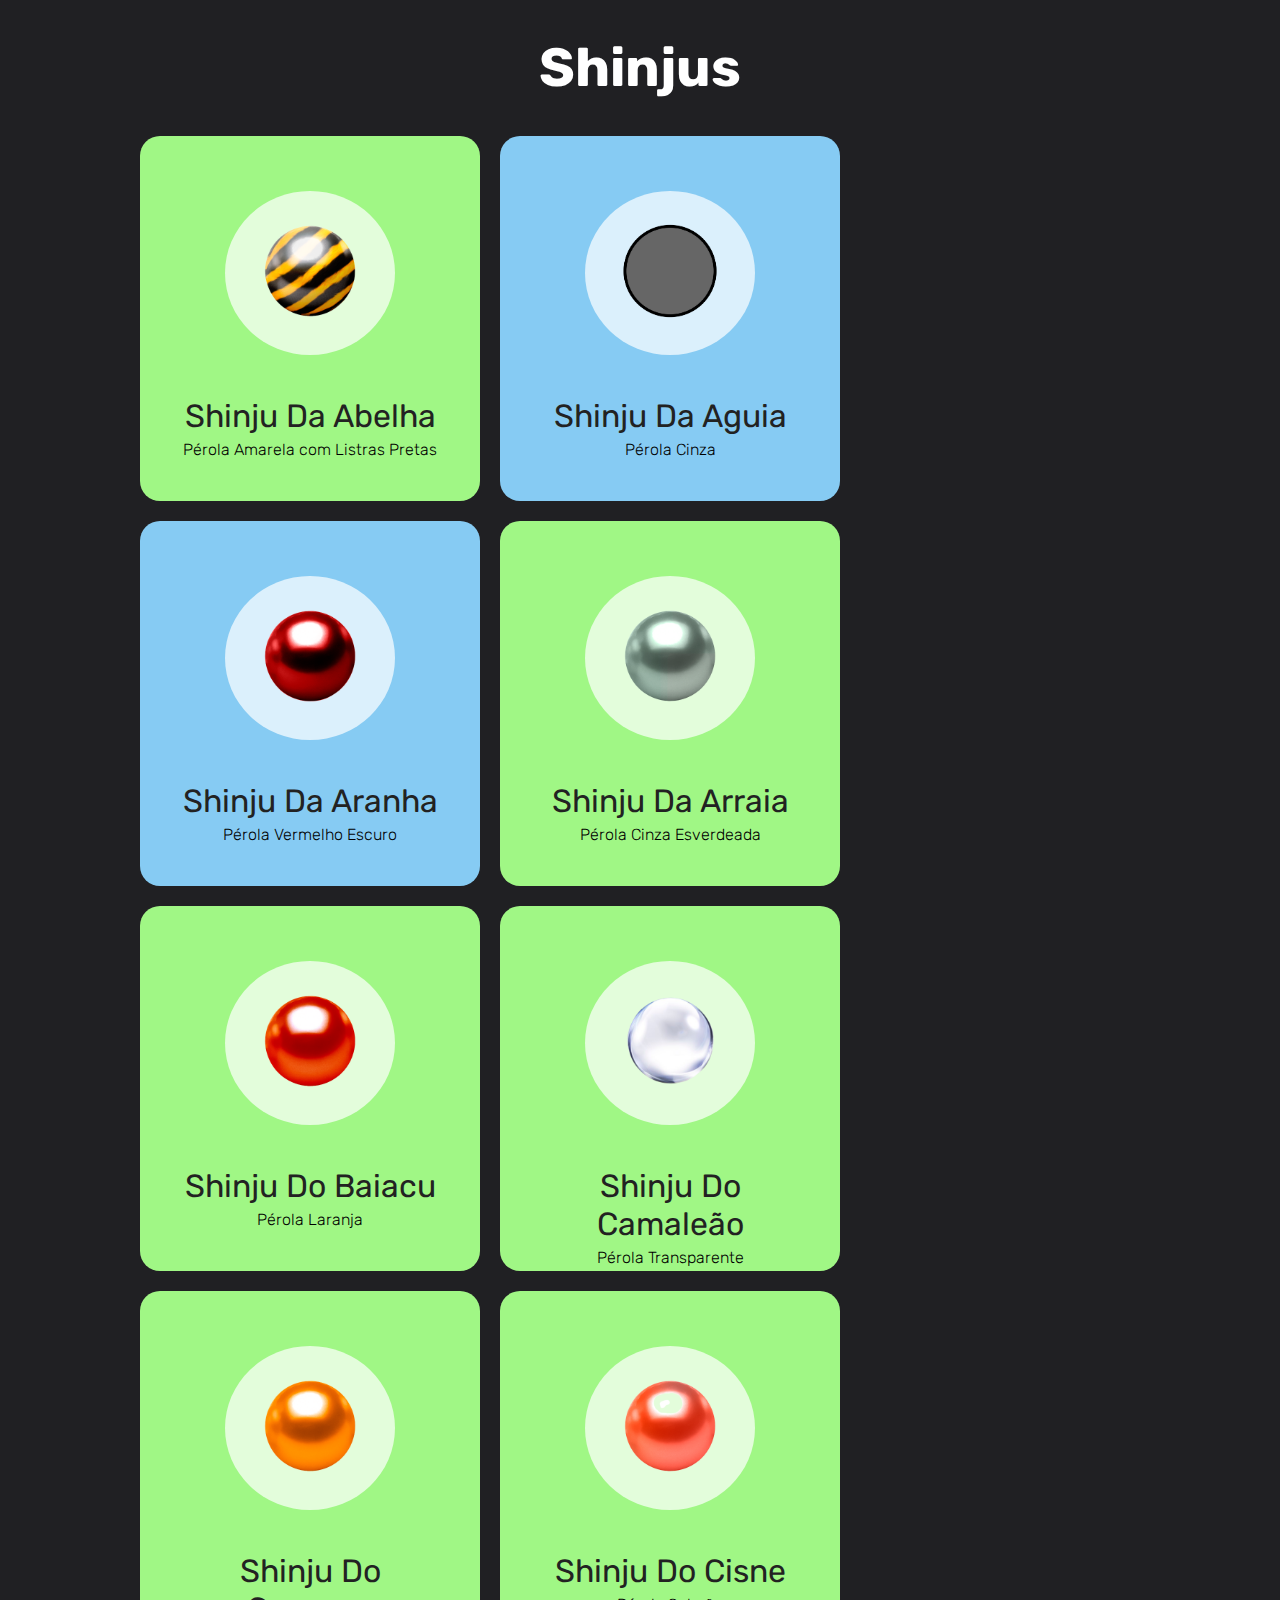
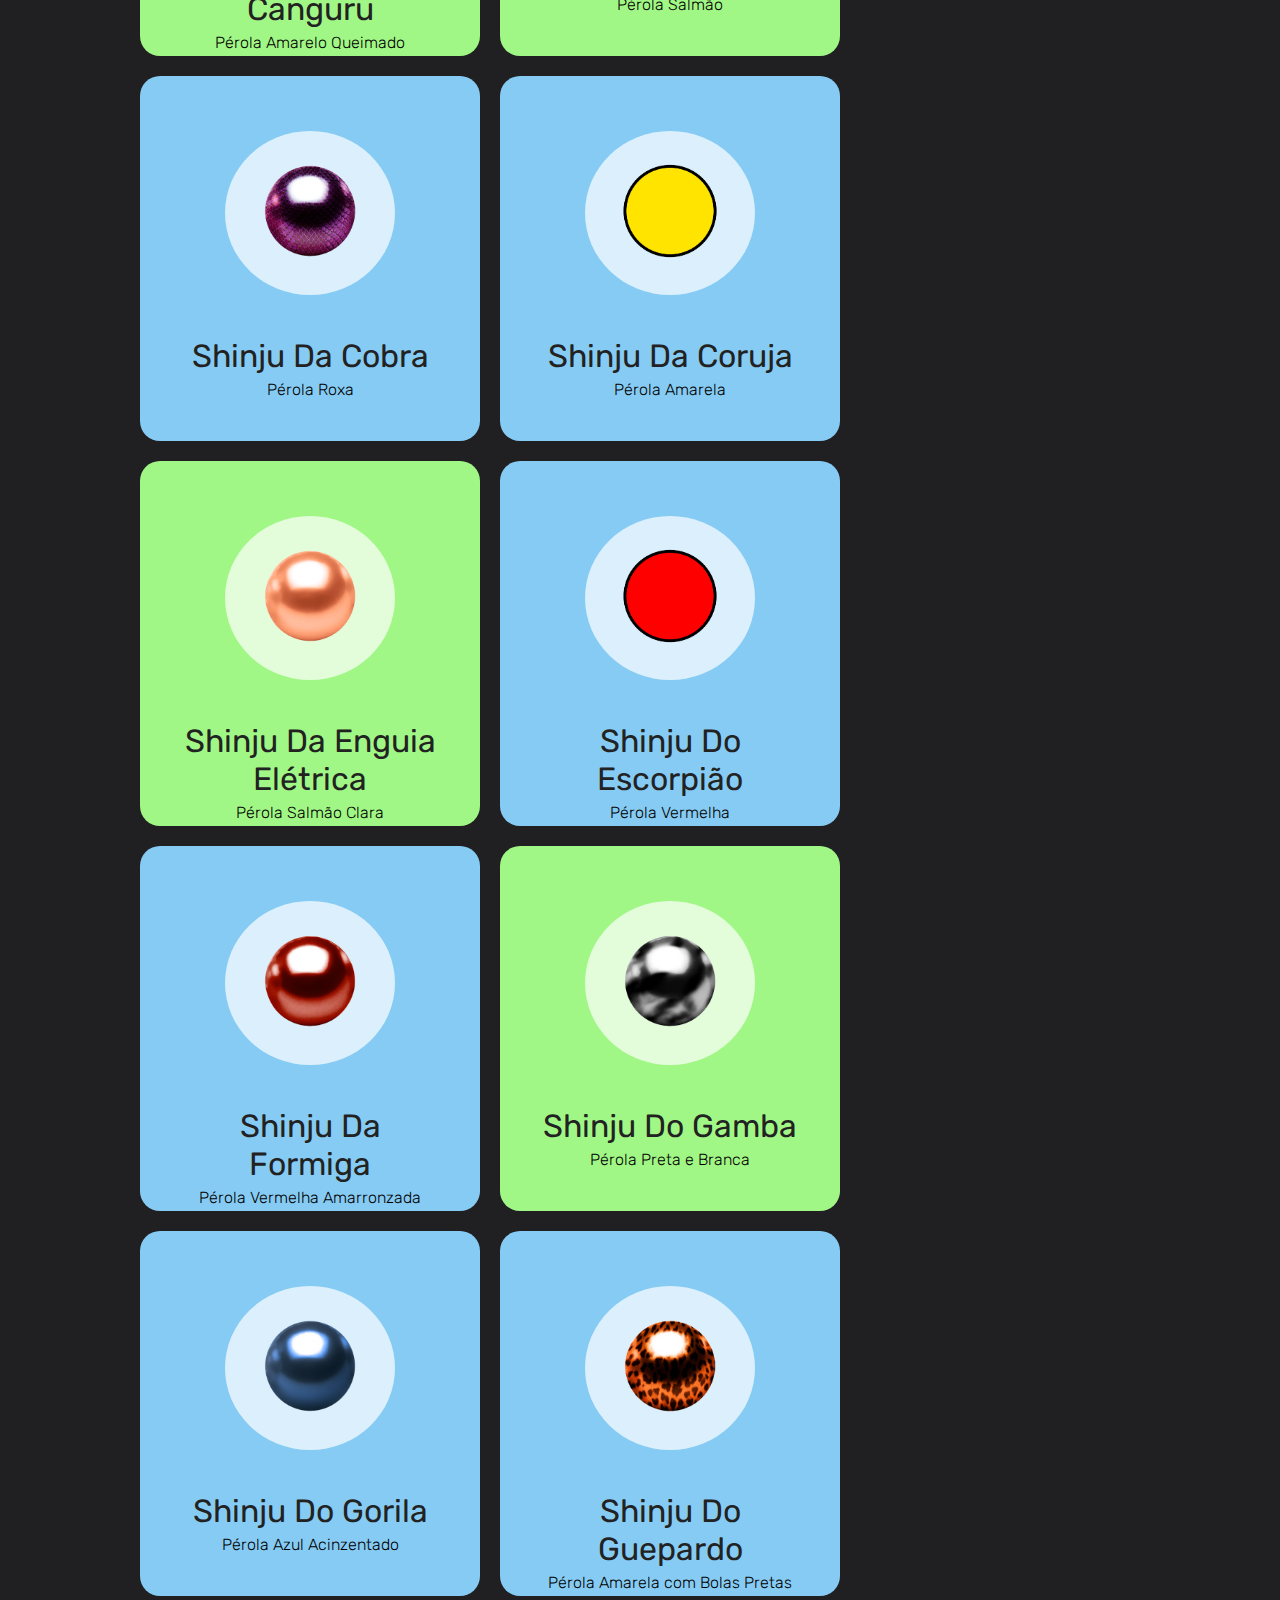
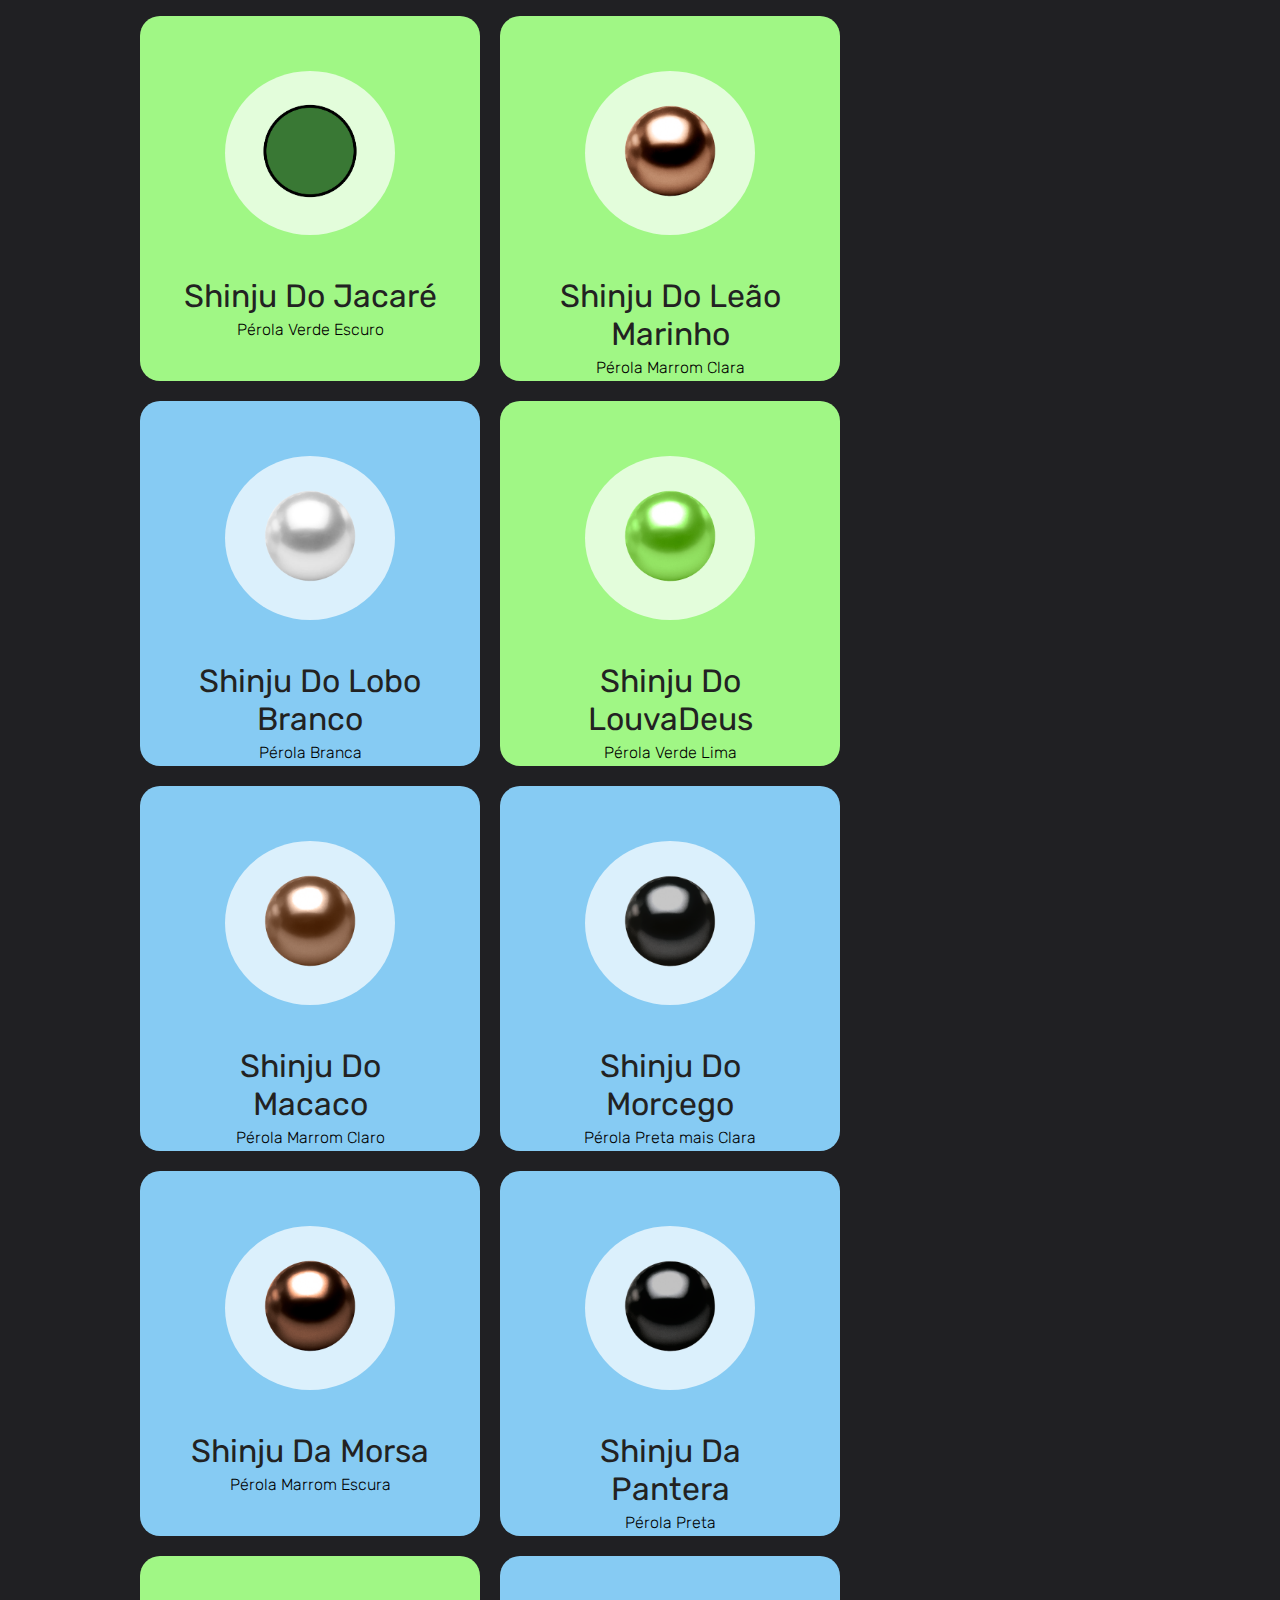
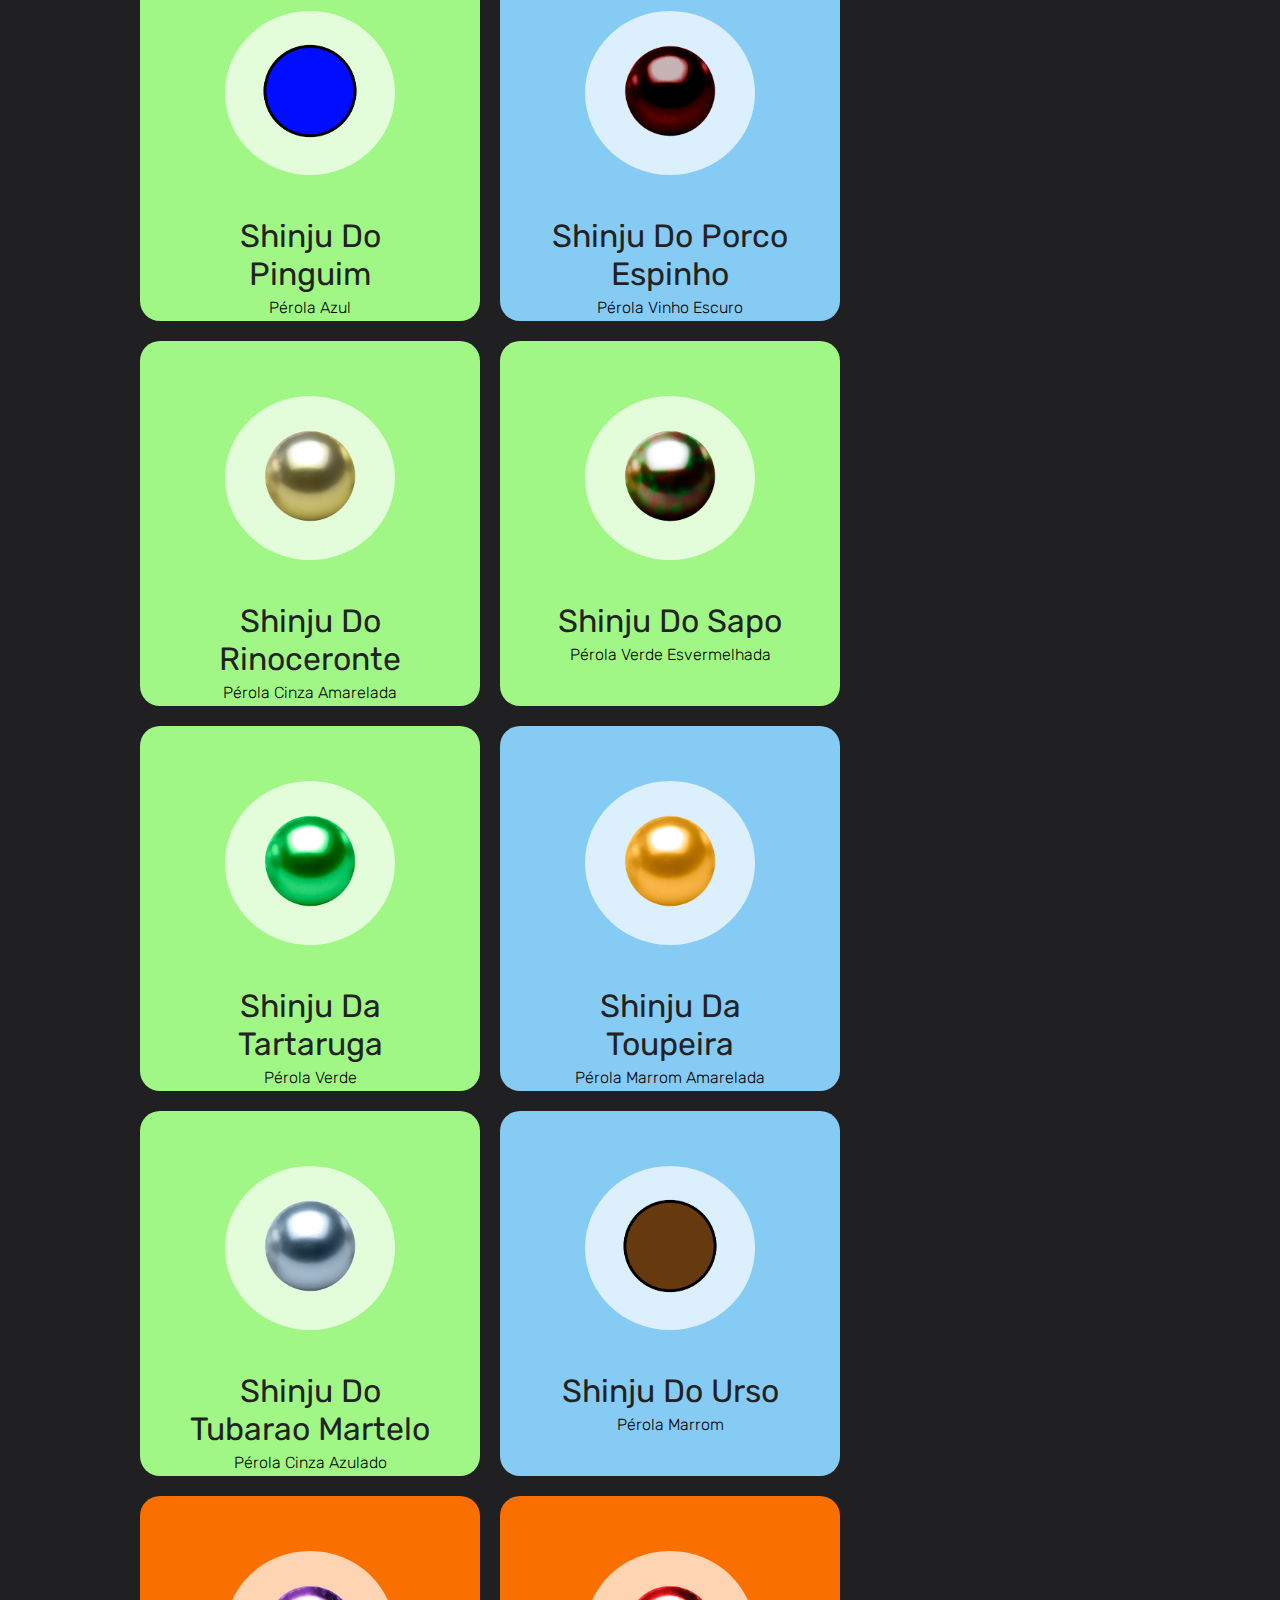
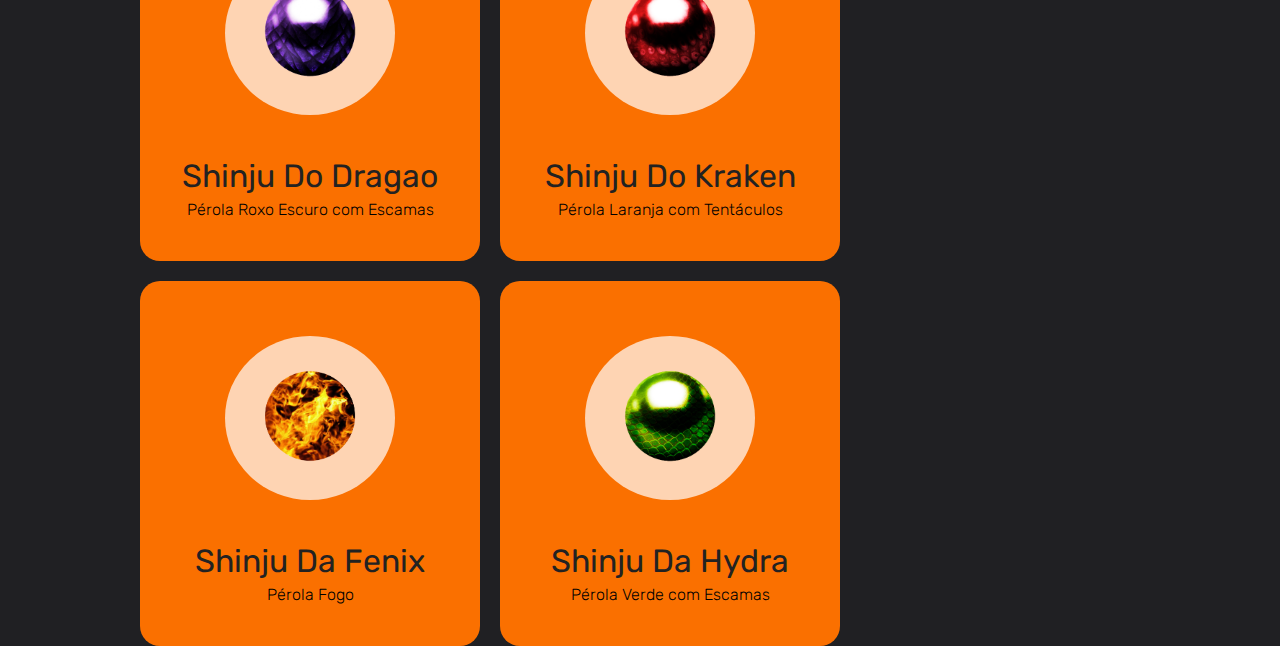
==== commit cf02ce29: "atualização lendarias" ====
--- a/index.html
+++ b/index.html
@@ -160,7 +160,7 @@
             </li> </a>
             <a href="#inicio">
             <li class="card Pinguim">
-                <img class="card-image " src="Imagens/Pedra/pinguim.png"</img>
+                <img class="card-image " src="Imagens/Pedra/Pinguim.png"</img>
                 <h2 class="card-title">Shinju do Pinguim</h2>
                 <p class="card-subtitle">Pérola Azul</p>
             </li> </a>
@@ -240,13 +240,13 @@
                     <h2> Pérola Amarela com listras Pretas<br></h2>
                 </div>
                 <div><br><br><br><br>
-                <p> •6m de deslocamento de vôo<br>
-                    •Acertar: proficiência+destreza+2<br>
-                    •Dano: 1d4 + destreza + 3<br>    
-                    •Ao acertar um ataque, o dano se torna contínuo venenoso e necrótico, repetindo 1d4 de rodadas<br>    
-                    •- Você não precisa realizar o ataque, apenas rolar o dano. Caso ataque novamente,
-                    é zerado o número de rodadas e você pode rolar o d4 de rodadas novamente. <br>
-                    •- Se for um ataque crítico, todos os ataques contínuos subsequentes serão críticos</p>
+                <p> • 6m de deslocamento de vôo<br><br>
+                    • Acertar: proficiência+destreza+2<br><br>
+                    • Dano: 1d4 + destreza + 3<br><br>    
+                    • Ao acertar um ataque, o dano se torna contínuo venenoso e necrótico, repetindo 1d4 de rodadas<br><br>    
+                    • Você não precisa realizar o ataque, apenas rolar o dano. Caso ataque novamente,
+                    é zerado o número de rodadas e você pode rolar o d4 de rodadas novamente. <br><br>
+                    • Se for um ataque crítico, todos os ataques contínuos subsequentes serão críticos</p>
                 </div>      
                     <div class="modal-img">        
                         <img src="Imagens/Abelha.png"> </img>
@@ -264,13 +264,13 @@
                     <h2> Pérola Cinza<br></h2>
                 </div>
                 <div><br><br><br><br>
-                    <p>Você ganha a visão aguçada da águia. <br>
-                        Você pode ver até 5 quilômetros de distância sem dificuldade, 
+                    <p>Você ganha a visão aguçada da águia. <br><br>
+                        • Você pode ver até 5 quilômetros de distância sem dificuldade, 
                         podendo diferenciar os menores detalhes como se estivesse olhando
-                        para algo a não mais do que 30 metros de você.<br>
-                        Além disso, a penumbra não impõe desvantagem nos seus testes de Sabedoria (Percepção).<br>
-                        Deslocamento de vôo 18m<br>
-                        Vantagens em ataques a distância.
+                        para algo a não mais do que 30 metros de você.<br><br>
+                        • Penumbra não impõe desvantagem nos seus testes de Sabedoria (Percepção).<br><br>
+                        • Deslocamento de vôo 18m<br><br>
+                        • Vantagens em ataques a distância.
                     </p>
                 </div>      
                 <div class="modal-img">   
@@ -289,23 +289,23 @@
                      <h2> Pérola Vermelho Escuro<br></h2>
                 </div>
                 <div><br><br><br><br><br>      <br> 
-                    <p> O portador recebe a habilidade de se mover para cima, para baixo e através de superfícies verticais
-                        e de cabeça para baixo pelos tetos, enquanto deixa suas mãos livres.<br> 
-                        O alvo também ganha deslocamento de escalada igual a seu deslocamento de caminhada.<br>
-                        O portador ignora as restrições de movimento causadas pela teia.<br>       
-                        Ataque com Arma à Distância:<br>     
-                        Alcance 60/180, um alvo.<br>     
+                    <p> • O portador recebe a habilidade de se mover para cima, para baixo e através de superfícies verticais
+                        e de cabeça para baixo pelos tetos, enquanto deixa suas mãos livres.<br><br> 
+                        • Deslocamento de escalada igual a seu deslocamento de caminhada.<br><br>
+                        • O portador ignora as restrições de movimento causadas pela teia.<br><br>       
+                        • Ataque com Arma à Distância:<br>    
+                        Alcance 60/180, um alvo.<br>    
                         Acertar: Proficiência + Destreza + 2<br>           
                         Dano: 1d6+Destreza+2 de dano de concussão e o alvo é impedido por teia. Com uma ação, a criatura impedida
                         pode fazer um teste de Força (CD 8 + modificador de sabedoria + Proficiência), escapando da teia em um sucesso.<br>
                         O efeito termina se a teia for destruída.    <br>                
-                        A teia tem CA 10, 10 pontos de vida, resistência a dano de concussão e imunidade a veneno e dano psíquico.<br>    
-                        Ataque com Arma à Distância:<br>
+                        A teia tem CA 10, 10 pontos de vida, resistência a dano de concussão e imunidade a veneno e dano psíquico.<br><br>  
+                        • Ataque com Arma à Distância:<br>
                         Alcance 60/180, um alvo. <br>
-                        Acertar: proficiência + Destreza + 2 <br>  
-                        Acerto: O alvo é agarrado (CD modificador de sabedoria + proficiência para escapar). <br>              
-                        Até que o agarrão termine, o alvo está impedido e tem desvantagem em testes de Força e testes de resistência de Força .<br>                                    
-                        O portador pode puxar uma criatura Grande ou menor agarrada por ele até 7,5m em direção a ele.<br>        
+                        Acertar: proficiência + Destreza + 2 <br> 
+                        Acerto: O alvo é agarrado (CD modificador de sabedoria + proficiência para escapar). <br>             
+                        Até que o agarrão termine, o alvo está impedido e tem desvantagem em testes de Força e testes de resistência de Força .<br>  <br>                                  
+                        O portador pode puxar uma criatura Grande ou menor agarrada por ele até 7,5m em direção a ele.<br>       
                     </p>
                 </div>      
                 <div class="modal-img">   
@@ -324,13 +324,13 @@
                 </div>
                 <div>
                     <p><br><br><br><br>
-                        Essa shinju lhe oferece uma espada que você pode invocar por meio de uma ação bônus, caso esteja desarmado,
+                        • Essa shinju lhe oferece uma espada que você pode invocar por meio de uma ação bônus, caso esteja desarmado,
                         pode realizar um ataque com ela causando 1d8 + o dano mágico dela (2) somando ainda o modificador de força (x)<br>
                         Ataque: Proficiência (x) + 4 (caso tenha invocado ela pela primeira vez) +2 contínuo<br>
                         Dano: 1d8 + 2 dano mágico + força<br>
                         20 natural faz necrosar a parte atingida causando veneno ao portador, e se ele falhar num teste de constituição <br>
                         CD: 8 + proficiência + modificador de força<br>
-                        Respiração na água <br>
+                        • Respiração na água <br>
                     </p>
                 </div>      
                 <div class="modal-img">   
@@ -349,17 +349,16 @@
                 </div>
                 <div>
                     <p><br><br><br><br><br>      <br> 
-                        Aumente o seu valor de Força e Constituição em 2, até um total de 20 enquanto a shinju estiver ativa. <br>
-                        Caso já seja 20, esse valor pode ser excedido.<br>
+                        • Aumente o seu valor de Força e Constituição em 2, até um total de 20 enquanto a shinju estiver ativa. Caso já seja 20, esse valor pode ser excedido.<br>
                         Seu corpo agora é capaz de se expandir, ao realizar essa expansão, espinhos crescem ao redor dele.<br>
-                        Eles são armas naturais que você pode usar para fazer ataques desarmados, mas funcionam como mágicos para superar qualquer desvantagem.<br>
-                        Você pode expandir apenas uma parte específica do seu corpo, como o seu braço.                       <br>                  
+                        • Eles são armas naturais que você pode usar para fazer ataques desarmados, mas funcionam como mágicos para superar qualquer desvantagem.<br>
+                        Você pode expandir apenas uma parte específica do seu corpo, como o seu braço.              <br>                  
                         Acertar: Proficiência + Força                        <br>
                         Dano: Perfurante e de concusao, 1d12 + seu modificador de força <br>           
-                        Você ganha um bônus de +1 em sua CA enquanto não estiver usando armaduras.<br>
-                        Com uma ação, você pode fazer com que seu corpo se expanda e brotem os espinhos detodo o seu corpo.<br> 
+                        • Você ganha um bônus de +1 em sua CA enquanto não estiver usando armaduras.<br>
+                        Com uma ação, você pode fazer com que seu corpo se expanda e brotem os espinhos de todo o seu corpo.<br> 
                         Você causa 2d12 + modificador de força,de dano perfurante a qualquer criatura que esteja a 1,5m de você.<br>
-                        A criatura é arremessada a 1,5m e deve realizar um teste de força CD 8+proficiência+modificador de sabedoria.<br> 
+                        A criatura é arremessada a 1,5m e deve realizar um teste de força CD 8+Proficiência+Modificador de sabedoria.<br> 
                         Caso o resultado seja -10 a sua CD, ele está caído. <br>                    
                         Ao acertar um ataque, o dano se torna contínuo venenoso e necrótico, repetindo 1d4 de rodadas (1d4 venenoso + força + 3)                   <br>                            
                         - Você não precisa realizar o ataque, apenas rolar o dano. Caso ataque novamente, é zerado o número de rodadas e você pode rolar o d4 de rodadas novamente.  <br>                      
@@ -382,7 +381,7 @@
                 </div>
                 <div>
                     <p ><br><br><br><br>
-                        Essa shinju é capaz de copiar qualquer outra shinju que esteja a um raio de 
+                        • Essa shinju é capaz de copiar qualquer outra shinju que esteja a um raio de 
                         12 metros,ela também pode deixar seu portador invisível. <br>
                         Você pode copiar um número de shinjus igual ao seu modificador de sabedoria. <br>
                         Para fazer isso você deve realizar um teste de concentração.<br>
@@ -391,14 +390,14 @@
                         Seus números modificadores funcionam como slots, se todos os slots
                         estiverem ocupados,você pode liberar a energia de um. <br>
                         Caso libere a energia de uma shinju, ela só poderá ser copiada novamente depois de 1d6 de dias.<br>
-                        Cargas (Modificador de Sabedoria)<br>
-                        Invisibilidade (1 carga)<br>
+                        <br><br>Cargas (Modificador de Sabedoria)<br><br>
+                        • Invisibilidade (1 carga)<br>
                         Qualquer coisa que o portador esteja vestindo ou carregando fica invisível
                         enquanto estiver em sua posse. <br>
                         Essa invisibilidade termina caso você seja algo de um ataque ou conjure uma magia. <br>
                         (Você pode gastar uma carga a mais dessa shinju caso esteja em contato com outro alvo,
-                        podendo estender o efeito à ela)<br>
-                        Invisibilidade maior (3 cargas)<br>
+                        podendo estender o efeito à ela)<br><br>
+                        • Invisibilidade maior (3 cargas)<br>
                         Você se torna invisível, qualquer coisa que estiver vestindo ou carregando
                         fica invisível enquanto estiver em sua posse. <br>
                         (Você usar essa propriedade da shinju caso esteja em contato com outro alvo,
@@ -559,7 +558,7 @@
                 <div>
                     <p>
                       
-                        Deslocamento aquático 12m <br>
+                        Deslocamento aquático 12m <br><br>
 
                         Constrição: <br>
                         Acertar: Proficiência+Força, alcance 1,5 m, uma criatura. <br>
@@ -567,56 +566,19 @@
                         Até o agarrão terminar, a criatura estará impedida e a cobra não poderá constringir outro alvo.<br>
                         Se o alvo não conseguir se soltar, você pode rolar o dano sem acertar a CA dele<br>
                         A quantidade de vezes que você pode usar as magias escala de acordo com os espaços de magia para o Druida<br><br>
+                        
                         Truques:<br>
-                        - Você cria um açoite de energia elétrica que golpeia uma criatura, à sua escolha, que você possa ver, dentro do alcance. <br>
-                        O alvo deve ser bem sucedido num teste de resistência de Força ou será puxado até 3 metros [10 feet] em linha reta na sua direção e então, 
-                        sofrerá 1d8 de dano elétrico se estiver a até 1,5 metro [5 feet] de você.<br>
-                        O dano dessa magia aumenta em 1d8 quando você alcança o 5° nível (2d8), 11° nível (3d8) e 17° nível (4d8).<br>
-                        - Eletricidade surge da sua mão para transmitir um choque em uma criatura que você tentar tocar.<br>
-                        Faça um ataque corpo-a-corpo com magia contra o alvo.<br>
-                        Você tem vantagem na jogada de ataque se o alvo estiver vestindo qualquer armadura de metal. Se atingir, o alvo sofre 1d8 de dano 
-                        elétrico e não pode usar reações até o início do próximo turno dele.<br>
-                        O dano da magia aumenta em 1d8 quando você alcança o 5° nível (2d8), 11° nível (3d8) e 17° nível (4d8).<br><br>
+                        - Chicote Elétrico <br>
+                        - Toque Chocante <br><br>
                         Nível 3:<br>
                         (Concentração, Alcance 18m)<br>
-                        - Seu corpo começa a ser envolto por raios, cada criatura que você deseje atingir deve realizar um teste de resistência de Destreza.
-                        Uma criatura sofre 3d10 de dano elétrico se falhar no teste,ou metade desse dano se passar. Em cada um dos seus turnos, até a magia acabar (10min),
-                        você pode usar sua ação para arremessar um raio novamente.<br>
-                        Se você estiver a céu aberto em condições tempestuosas quando conjurar essa habilidade, você receberá uma descarga de energia,
-                        e sob tais condições, o dano da magia aumenta em 1d10.<br>
-                        Em Níveis Superiores. Se você conjurar essa magia usando um espaço de magia de 4° nível ou superior, o dano aumenta em 1d10 
-                        para cada nível do espaço acima do 3°.<br>
-                        - Da próxima vez que você realizar um ataque com uma arma à distância, a munição da arma ou a própria arma, se ela for uma arma 
-                        de arremesso, se envolve por raios. Realize uma jogada de ataque normal.<br>
-                        O alvo sofre 4d8 de dano elétrico se atingir ou metade desse dano se errar, ao invés do dano normal da arma.<br>
-                        Independentemente de você acertar ou errar, cada criatura a até 3 metros do alvo deve realizar um teste de resistência de Destreza.
-                        Cada uma dessas criaturas sofre 2d8 de dano elétrico se falhar<br>
-                        na resistência ou metade desse dano se obtiver sucesso.<br>
-                        Em Níveis Superiores. Quando você conjurar essa magia usando um espaço de magia de 4° nível ou superior, 
-                        o dano de ambos os efeitos da magia aumenta em 1d8 para cada nível do espaço acima do 3°.<br>
-                        - Um relâmpago forma uma linha de 30 metros [100 feet] de comprimento e 1,5 metro [5 feet] de largura que é disparado por você em uma direção, à sua escolha. 
-                        Cada criatura na linha deve realizar um teste de resistência de Destreza. <br>
-                        Uma criatura sofre 8d6 de dano elétrico se falhar na resistência ou metade desse dano se obtiver sucesso.<br>
-                        O relâmpago incendeia objetos inflamáveis na área que não estejam sendo vestidos ou carregados.<br>
-                        Em Níveis Superiores. Quando você conjurar essa magia usando um espaço de magia de 4° nível ou superior,
-                        o dano aumenta em 1d6 para cada nível do espaço acima do 3°.<br>
-                        - Uma esfera de 6 metros [20 feet] de raio de ar rodopiante surge do nada, centrada em você.
-                        A esfera permanece pela duração (concentração de 1min) da magia. Cada criatura na esfera<br>
-                        quando ela aparece ou que termine seu turno nela, deve ser bem sucedida num teste de resistência de destreza ou sofrerá 2d6 de dano de elétrico.
-                        Até acabar, você pode usar<br>
-                        uma ação bônus em cada um dos seus turnos para fazer com que um relâmpago salte do centro da esfera em direção de uma criatura, à sua escolha, a até<br>
-                        18 metros [60 feet] do centro. Faça um ataque à distância com magia. Você tem vantagem na jogada de ataque se o alvo estiver dentro da esfera. Se atingir,
-                        o alvo sofre 4d6 de dano elétrico.<br>
-                        Em Níveis Superiores. Quando você conjura essa magia usando um espaço de magia de 5° nível ou superior,
-                        o dano dos seus efeitos aumenta em 1d6 para cada nível do espaço acima do 4°.<br><br>
+                        - Convocar relâmpagos (Centrado em você) <br>
+                        - Flecha Relampejante <br>
+                        - Relâmpago <br><br>
+                        Nível 4:<br>
+                        - Esfera tempestuosa <br><br>
                         Nível 6:<br>
-                        - Você cria um raio elétrico que atinge um alvo, à sua escolha, que você possa ver dentro do alcance.
-                         Três raios saltam do alvo para até três outros alvos, cada um a não mais de 
-                        9 metros [30 feet] do alvo primário.<br>
-                        Um alvo pode ser uma criatura ou um objeto e só pode ser alvo de um único desses raios.<br>
-                        Um alvo deve realizar um teste de resistência de Destreza. O alvo sofre 10d8 de dano elétrico se falhar no teste ou metade desse dano se for bem sucedido.<br>
-                        Em Níveis Superiores. Se você conjurar essa magia usando um espaço de magia de 7° nível ou superior, um raio adicional salta do alvo primário para outro alvo<br>
-                        para cada nível do espaço acima do 6°.<br>
+                        - Corrente de Relâmpagos <br>
 
                     </p>
                 </div>      
@@ -1034,77 +996,21 @@
                                              
                         12m Deslocamento aquático  <br> <br>
                         Truques: Picada Congelante        <br>                 
-                        Raio de gelo                    <br>                             
-                        A quantidade de vezes que você pode usar as magias escala de acordo com os espaços de magia para o Druida  <br><br> 
+                        Raio de gelo                    <br><br>                             
+                
                         Nível 1:                          <br> 
-                        - Você cria um fragmento de gelo e arremessa-o em uma criatura dentro do alcance. Faça um ataque à distância com magia contra o alvo. <br> 
-                         Se atingir, o alvo sofre 1d10 de dano perfurante. Atingindo ou errando, o fragmento explode. O alvo e cada criatura a até 1,5 metro  <br> 
-                        [5 feet] do ponto onde o gelo explodiu deve ser bem sucedido num teste de resistência de Destreza ou sofrerá 2d6 de dano de frio.       <br>                 
-                        Em Níveis Superiores. Quando você conjura essa magia usando um espaço de magia de 2° nível ou superior, o dano de frio aumenta em 1d6 <br> 
-                        para cada nível do espaço acima do 1°.                                           <br> 
-                        - Um raio frigido de luz azul clara parte em direção de uma criatura, dentro do alcance (18m). Realize um ataque à distância com magia contra o alvo. Se atingir, <br> 
-                        ele sofre 1d8 de dano de frio e seu deslocamento é reduzido em 3 metros [10 feet] até o começo do seu próximo turno.   <br> 
-                        O dano da magia aumenta em 1d8 quando você alcança o 5° nível (2d8), 11° nível (3d8) e 17° nível (4d8).           <br>  <br>           
+                        - Faca de gelo                                           <br> 
+                        - Raio de Gelo <br>  <br>           
                         Nível 4:                         <br> 
-                        - Uma rajada de pedras de gelo batem no chão em um cilindro de 6 metros de raio [20-foot radius] por 12 metros de altura [40-foot-high], <br> 
-                         centrado num ponto dentro do alcance (36m). Cada criatura no cilindro deve realizar um teste de resistência de Destreza. Uma criatura  <br> 
-                         sofre 2d8 de dano de concussão e 4d6 de dano de frio se falhar na resistência ou metade desse dano se obtiver sucesso.              <br> 
-                        O granizo torna a área da tempestade em terreno difícil até o final do seu próximo turno. <br> 
-                        Em Níveis Superiores. Quando você conjurar essa magia usando um espaço de magia de 5° nível ou superior, o dano de concussão aumenta <br> 
-                        em 1d8 para cada nível do espaço acima do 4°.                        <br> <br>
-                        Nível 6: Nevasca                       <br> 
-                        - Uma chuva congelante e neve caem num cilindro de 6 metros de altura [20-foot-tall] por 12 metros de raio [40-foot radius], <br> 
-                        centrado num ponto, à sua escolha, dentro do alcance. A área é de escuridão densa e, chamas expostas na área são extintas.       <br>     
-                        O solo na área é coberto por gelo escorregadio, tornando-o terreno difícil. Quando uma criatura entrar na área da magia pela  <br> 
-                        primeira vez num turno ou começar seu turno nela, ela deve realizar um teste de resistência de Destreza. Se falhar, cairá no chão.  <br>   
-                        Se um, criatura estiver se concentrando na área da magia, a criatura deve realizar um teste de resistência de Constituição <br> 
-                        contra a CD da magia, ou perderá a concentração.                        <br> <br>
+                        - Tempestade de gelo                        <br> <br>
+                        Nível 6: <br> 
+                        - Nevasca <br><br>
                         Nível 5:                        <br> 
-                        - Uma explosão de ar frio irrompe de suas mãos. Cada criatura em um cone de 18 metros [60 pés] deve fazer um teste de  <br> 
-                        resistência da Constituição. Uma criatura recebe 8d8 de dano de frio em um teste falhado, ou metade do dano em um bem sucedido. <br> 
-                        Uma criatura morta por essa magia se torna uma estátua congelada até derreter.                                               <br>  
-                        Em Níveis Superiores. Se você conjurar essa magia usando um espaço de magia de 6° nível ou superior, o dano <br> 
-                        aumenta em 1d8 para cada nível do espaço acima do 5°. <br><br>
+                        - Cone de frio <br><br>
                         Nível 6:                          <br> 
-                        - Um globo frigido de energia gelada é arremessado das pontas dos seus dedos para um ponto, à sua escolha,  <br> 
-                        dentro do alcance, onde ele explode numa esfera de 18 metros [60 feet] de raio. Cada criatura dentro da área deve  <br> 
-                        realizar um teste de resistência de Constituição. Se falhar na resistência, uma criatura sofre 10d6 de dano de frio.  <br> 
-                        Se obtiver sucesso na resistência, ela sofre metade desse dano.                      <br> 
-                        Se o globo atingir um corpo de água ou liquido composto principalmente de água (não incluindo criaturas feitas de água),  <br> 
-                        ele congela o líquido até uma profundidade de 15 centímetros [6 inches] numa área de 9 metros quadrados [30 feet square].  <br> 
-                        Esse gelo dura por 1 minuto. Criaturas que estiverem nadando na superfície de água congelada estarão presas no gelo.  <br> 
-                        Uma criatura presa pode usar sua ação para realizar um teste de Força contra a CD da magia para se libertar.                 <br>        
-                        Você pode evitar de disparar o globo após completar a magia, se desejar. Um pequeno globo, do tamanho de uma pedra de funda,  <br> 
-                        frio ao toque, aparece em sua mão. A qualquer momento, você ou uma criatura a quem você entregar o globo, pode  <br> 
-                        arremessa-lo (a uma distância de 18 metros) ou atirá-lo com uma funda (ao alcance normal da funda). Ele se despedaça no impacto,  <br> 
-                        produzindo o mesmo efeito da conjuração normal da magia. Você pode, também, soltar o globo no chão sem despedaça-lo. Após 1 minuto,  <br> 
-                        se o globo ainda não tiver se despedaçado, ele explode.                     <br> 
-                        Em Níveis Superiores. Quando você conjurar essa magia usando um espaço de magia de 7° nível ou superior,  <br> 
-                        o dano aumenta em 1d6 para cada nível do espaço acima do 6°.                                              <br> 
-                        - Até a magia acabar (Concentração, até 1 minuto), gelo cobre seu corpo, e você ganha os seguintes benefícios:       <br>                  
-                        Você é imune a dano de frio e tem resistência a dano de fogo.                        <br> 
-                        Você pode se mover por terreno difícil criado por gelo ou neve sem gastar movimento extra.                        <br> 
-                        O solo em um raio de 3 metros [10-foot radius] a sua volta é gelado e é terreno difícil para criaturas  <br> 
-                        diferentes de você. O raio se move com você.                         <br> 
-                        Você pode usar sua ação para criar um cone de 4,5 metros [15-foot cone] de vento gélido se estendendo da  <br> 
-                        ponta da sua mão em uma direção de sua escolha. Cada criatura no cone deve realizar um teste de resistência de Constituição.  <br> 
-                        Uma criatura sofre 4d6 de dano de frio se falhar na resistência, ou metade desse dano se obtiver sucesso.  <br> 
-                        Uma criatura que falhe na resistência contra esse efeito tem seu deslocamento reduzido à metade até o início do seu próximo turno.    <br>    
-                        - Você cria uma muralha de gelo numa superfície sólida dentro do alcance. Você pode molda-la em uma cúpula  <br> 
-                        hemisférica ou uma esfera com um raio de até dez painéis de 3 metros [10 feet] por 3 metros [10 feet].  <br> 
-                        Cada painel deve ser contíguo com outro painel. Em qualquer formato, a muralha terá 30 centímetros [1 foot] de espessura.  <br> 
-                        Ela permanece pela duração (Concentração até 10m).               <br> 
-                        Se a muralha passar pelo espaço ocupado por uma criatura quando ela surgir, a criatura na área será  <br> 
-                        empurrada para um dos lados da muralha (você escolhe qual lado) e deve realizar um teste de resistência de Destreza.  <br> 
-                        Se falhar na resistência, a criatura sofrerá 10d6 de dano de frio ou metade desse dano se passar na resistência.     <br>                   
-                        A muralha é um objeto que pode ser danificado e então, partido. Ela tem CA 12, 30 pontos de vida por  <br> 
-                        seção de 3 metros [10 feet] e é vulnerável a dano de fogo. Reduzir os pontos de vida de uma seção de  <br> 
-                        3 metros [10 feet] da muralha a 0 destruirá essa seção, deixando para trás uma camada de ar gelado no espaço ocupado pela muralha.  <br> 
-                        Uma criatura que atravesse a camada de ar gelado pela primeira vez num turno, deve realizar um teste de resistência de Constituição.  <br> 
-                        Essa criatura sofrerá 5d6 de dano de frio se fracassar na resistência, ou metade desse dano se obtiver sucesso. <br> 
-                        Em Níveis Superiores. Quando você conjurar essa magia usando um espaço de magia de 7° nível ou superior,  <br> 
-                        o dano causado quando ela aparece aumenta em 2d6 e o dano por atravessar através da camada de ar gelado 
-                        aumenta em 1d6 para cada nível do espaço acima do 6°. <br> 
+                        - Esfera congelante
+                        - Manto de Gelo <br>    
+                        - Muralha de Gelo <br> 
                          
                     </p>
                 </div>      
@@ -1315,15 +1221,85 @@
                                         </div>
                                     </div>
                                 </div>
-                                <div id="modalDragao" class="modal-containerP">
+                                <div id="modalDragao" class="modal-containerG">
                                     <div class="modal">
                                         <button class="fechar">X</button>
                                         <div><h3>Shinju do Dragão<br></h3>
                                              <h2> Pérola Roxo Escura com Escamas<br></h2>
                                         </div>
                                         <div>
-                                            <p><br> <br>      <br>      <br>                                                                                                                      
-                                                <img src="Imagens/FavIcon/embreve.png"> </img>
+                                            <p><br> <br>      <br>      <br>    
+                                                Resistencia aprimorada:<br>                                                                                                                  
+                                                Resistência a dano ígneo<br>
+                                                Resistência a dano elétrico<br>
+                                                Resistência a dano gélido<br> 
+                                                Resistência a dano energético<br>
+                                                
+                                                Você pode usar sua reação para ganhar imunidade a um desses danos até o começo do seu próximo turno. (2 cargas)<br><br>
+                                                
+                                                Ventos rodeiam seu corpo criando uma barreira que você pode usar como proteção. Você pode terminar esse efeito usando uma ação bônus para dissipa-lo.
+                                                O escudo lhe garante imunidade a ataques à distância com arma e desvantagem em ataques corpo a corpo 
+                                                Além disso, sempre que uma criatura a 1,5 metro de você atingir você com um ataque corpo-a-corpo, os ventos cortam o inimigo. O atacante sofre 2d8 de cortante. (2 Cargas, Duração de 1 minuto)<br><br>
+                                                
+                                                Bola de fogo (2 Cargas)<br>
+                                                Ao receber uma bola de fogo, você pode escolher ficar no teste de resistência para poder ultilizar ela como um ataque em um turno posterior <br><br>
+                                                
+                                                Arma de Sopro (1 Carga)<br>
+                                                Você pode usar uma ação para exalar energia destrutiva. 
+                                                Quando você usa sua arma de sopro, cada criatura na área exalada deve realizar um teste de resistência. A CD do teste de resistência é 8 + seu modificador de sabedoria + seu bônus de proficiência. Uma criatura sofre 2d6 de dano num fracasso e metade desse dano num sucesso. O dano aumenta para 3d6 no 6° nível, 4d6 no 11° nível e 5d6 no 16° nível.<br><br>
+                                                
+                                                CA Natural 18<br>
+                                                CA Armadura 24<br><br>
+                                                
+                                                Deslocamento de vôo 36m<br><br>
+                                                
+                                                Nível 0:<br>
+                                                Chicote elétrico<br>
+                                                Toque chocante<br>
+                                                Criar chamas <br>
+                                                Lufada<br><br>
+                                                
+                                                Nível 1: <br>
+                                                Queda suave <br><br>
+                                                
+                                                Nível 2:<br>
+                                                Bafo de dragão (Fogo)<br>
+                                                Diabo da poeira (Sem a forma da criatura)<br>
+                                                Lufada de vento<br>
+                                                Nublar<br>
+                                                Passo nebuloso <br><br>
+                                                
+                                                Nível 3:<br>
+                                                Muralha de vento<br><br>
+                                                
+                                                Nível 4: <br>
+                                                Esfera tempestuosa (Sai de você)<br><br>
+                                                
+                                                
+                                                Nível 5:<br>
+                                                Ataque do vento de aço <br>
+                                                Controlar os ventos <br>
+                                                Telecinésia <br>
+                                                Anular ar:
+                                                Concentração até 10m
+                                                Você pode criar uma zona de até 6 metros de raio, o oxigênio nesse local é extraído e qualquer criatura que precise respirar sofre 1d8 de dano no final de cada turno que termine na área. 
+                                                Aumenta em 1d8 por espaço de magia superior ao nível 4
+                                                A criatura pode morrer sufocada antes do dano da magia derrubar ela, é impossível falar dentro da área desta magia <br><br>
+                                                
+                                                Nível 6:<br>
+                                                Dispersão<br>
+                                                Manto de vento<br><br>
+                                                
+                                                Nível 7:<br>
+                                                Inverter gravidade <br>
+                                                Vendaval <br><br>
+                                                
+                                                Nível 8:<br>
+                                                Nuvem incendiária<br><br>
+                                                
+                                                Nível 9: <br>
+                                                Tempestade da vingança <br><br>
+                                                
                                             </p>
                                             </div>      
                                             <div class="modal-img">   
@@ -1334,7 +1310,7 @@
                                             </div>
                                         </div>
                                     </div>
-                                    <div id="modalKraken" class="modal-containerP">
+                                    <div id="modalKraken" class="modal-containerG">
                                         <div class="modal">
                                             <button class="fechar">X</button>
                                             <div><h3>Shinju do Kraken<br></h3>
@@ -1342,7 +1318,43 @@
                                             </div>
                                             <div>
                                                 <p><br> <br>      <br>      <br>                                                                                                                      
-                                                    <img src="Imagens/FavIcon/embreve.png"> </img>
+                                                    
+                                                        Deslocamento aquático 36m<br> <br> 
+
+                                                        O portador dessa shinju é capaz de criar um número de tentáculos em forma de aura igual ao seu modificador de sabedoria. Independente do número de tentáculos que ele criar, só poderá atacar com 3 deles em sua ação, podendo usar sua ação bônus para atacar com mais um. Esses ataques podem ser substituídos por um uso de arremesso <br> 
+
+                                                        Tentáculo: Ataque com Arma Corpo a Corpo: Força + Proficiência para acertar, alcance 9 metros, um alvo. <br> 
+                                                        Acerto: 3d6 + Força + 3 de dano de concussão e o alvo é Agarrado (CD: 8 + Modificador de Sabedoria + Proficiência) Até que este agarrão termine, o alvo está Restringido. O portador pode agarrar um alvo com cada um dos seus tentáculos.<br> 
+                                                        Arremessar: Um objeto grande ou menor segurado ou criatura agarrada é arremessada até 18 metros em uma direção aleatória e derrubado. Se um alvo arremessado atingir uma superfície sólida, o alvo sofre 1d6 de dano de concussão para cada 3 metros que foi arremessado . Se o alvo for Atirado em outra criatura, essa criatura deve ser bem sucedida em um teste de resistência de Destreza (CD: 8 + Modificador de Sabedoria + proficiência) ou sofrerá o mesmo dano e será derrubada.<br> 
+                                                        - Você tem uma ação extra para usar mais um de seus tentáculos ou para atacar com uma arma. Você não soma proficiência nesses ataques. Essa ação deve ser usada como uma "Ação lendária"<br> <br> 
+
+                                                        Você ganha uma armadura que fornece uma CA 24.<br> <br> 
+
+                                                        Sempre que estiver em contato com uma fonte de água que cubra seu corpo, você pode usar sua ação bônus para ficar invisível dentro dela. Após sair da água esse efeito dura 6 segundos. <br> <br> 
+
+                                                        Nuvem de Tinta (2 Cargas) : Enquanto estiver debaixo d'água, o portador dessa shinju pode expelir uma nuvem de tinta em um raio de até 18 metros. A nuvem se espalha pelos cantos, e essa área é fortemente obscurecida para outras criaturas além do portador. Cada criatura que não seja o Kraken que terminar seu turno ali deve ser bem sucedida em um teste de resistência de Constituição (CD: 8 + modificador de sabedoria + proficiência), 3d10 de dano de veneno se falhar na resistência, ou metade desse dano se obtiver sucesso. Uma forte corrente dispersa a nuvem. Ela desaparece no final do próximo turno do portador, caso não tenha sido dispersa por outros meios. Você também pode usar essa habilidade caso esteja a 1,5 de uma criatura agarrada, funcionando apenas com ela. <br> <br> 
+
+                                                        Nível 0:<br> 
+                                                        Moldar água <br> <br> 
+
+                                                        Nível 1: <br> 
+                                                        Criar ou destruir água <br> 
+                                                        Área escorregadia <br> <br> 
+
+                                                        Nível 3: Andar na água <br> 
+                                                        Maremoto <br> 
+                                                        Muralha de água <br> <br> 
+
+                                                        Nível 4:<br> 
+                                                        Controlar água <br> 
+                                                        Esfera aquosa<br> <br> 
+
+                                                        Nível 5:<br> 
+                                                        Redemoinho <br> <br> 
+
+                                                        Nível 8:<br> 
+                                                        Tsunami <br> <br> 
+
                                                 </p>
                                                 </div>      
                                                 <div class="modal-img">   
@@ -1353,7 +1365,7 @@
                                                 </div>      
                                             </div>
                                         </div>
-                                        <div id="modalFenix" class="modal-containerP">
+                                        <div id="modalFenix" class="modal-containerG">
                                             <div class="modal">
                                                 <button class="fechar">X</button>
                                                 <div><h3>Shinju da Fenix<br></h3>
@@ -1361,7 +1373,64 @@
                                                 </div>
                                                 <div>
                                                     <p><br> <br>      <br>      <br>                                                                                                                      
-                                                        <img src="Imagens/FavIcon/embreve.png"> </img>
+                                                        36m de vôo<br><br>
+
+                                                        Classe de Armadura: 24<br><br>
+                                                        
+                                                        Escudo de fogo<br>
+                                                        Finas e discretas chamas rodeiam seu corpo, emitindo luz plena em 3 metros de raio e penumbra por mais 3 metros adicionais. Você pode terminar esse efeito usando sua ação bônus para dissipa-lo.
+                                                        O escudo lhe garante resistência a dano gélido e imunidade a dano ígneo
+                                                        Além disso, sempre que uma criatura a 1,5 metro de você atingir você com um ataque corpo-a-corpo, o escudo expele chamas. O atacante sofre 2d8 de dano ígneo. (2 Cargas, Duração de 1 minuto)<br><br>
+                                                        
+                                                        Ressurreição da Fênix<br>
+                                                        Ao cair a 0 pontos de vida, seu corpo incenera e ao redor dele é criada uma esfera de até 6 metros de diâmetro e 30 centímetros de espessura
+                                                        Quando a esfera aparece, cada criatura dentro da área dela deve realizar um salvaguarda de Destreza. Se falhar na resistência, uma criatura sofrerá 8d8 de dano, ou metade desse dano se passar na resistência. 
+                                                        Você ressuscita 1d4 de rodadas depois e pode rolar uma quantidade de dados de vida igual ao seu modificador de sabedoria. 
+                                                        Essa propriedade é recuperada logo após um descanso longo.
+                                                        Você recupera tudo que foi gasto por um número de rodadas igual ao seu modificador de sabedoria. Após essas rodadas acabarem você cai a 0 pontos de vida e perde o que foi gasto<br>
+                                                        
+                                                        - Toda cura que você receber vai para um "reservatório". Após o número de rodadas da ressurreição acabar, esse reservatório vira sua quantidade de pontos de vida.<br>
+                                                        
+                                                        - Você pode selecionar um ponto de ressurreição para quando voltar a vida, recuperar todos os buffs e nerfs referentes ao ponto.<br><br>
+                                                    
+                                                        Nível 0: <br>
+                                                        Controlar chamas<br>
+                                                        Criar fogo <br>
+                                                        Criar fogueira<br><br>
+                                                        
+                                                        Nível 1:<br>
+                                                        Mãos flamejantes<br>
+                                                        Repreensão infernal <br><br>
+                                                        
+                                                        Nível 2:<br>
+                                                        Chama contínua<br>
+                                                        Esfera flamejante<br>
+                                                        Esquentar metal<br>
+                                                        Lâmina flamejante<br>
+                                                        Pirotecnia<br>
+                                                        Queimadura de Agnazzar <br><br>
+                                                        
+                                                        Nível 3:<br>
+                                                        Bola de fogo<br><br>
+                                                        
+                                                        Nível 4:<br>
+                                                        Muralha de fogo<br><br>
+                                                        
+                                                        Nível 5: <br>
+                                                        Coluna de chamas<br>
+                                                        Imolação <br><br>
+                                                        
+                                                        Nível 6:<br>
+                                                        Manto de chamas <br><br>
+                                                        
+                                                        Nível 7:<br>
+                                                        Bola de fogo controlável<br>
+                                                        Tempestade de fogo<br><br>
+                                                        
+                                                        Nível 8:<br>
+                                                        Nuvem incendiária<br><br>
+                                                        
+                                                        
                                                     </p>
                                                     </div>      
                                                     <div class="modal-img">   
@@ -1372,7 +1441,7 @@
                                                     </div> 
                                                 </div>
                                             </div>
-                                            <div id="modalHydra" class="modal-containerM">
+                                            <div id="modalHydra" class="modal-containerG">
                                                 <div class="modal">
                                                     <button class="fechar">X</button>
                                                     <div><h3>Shinju da Hydra<br></h3>
